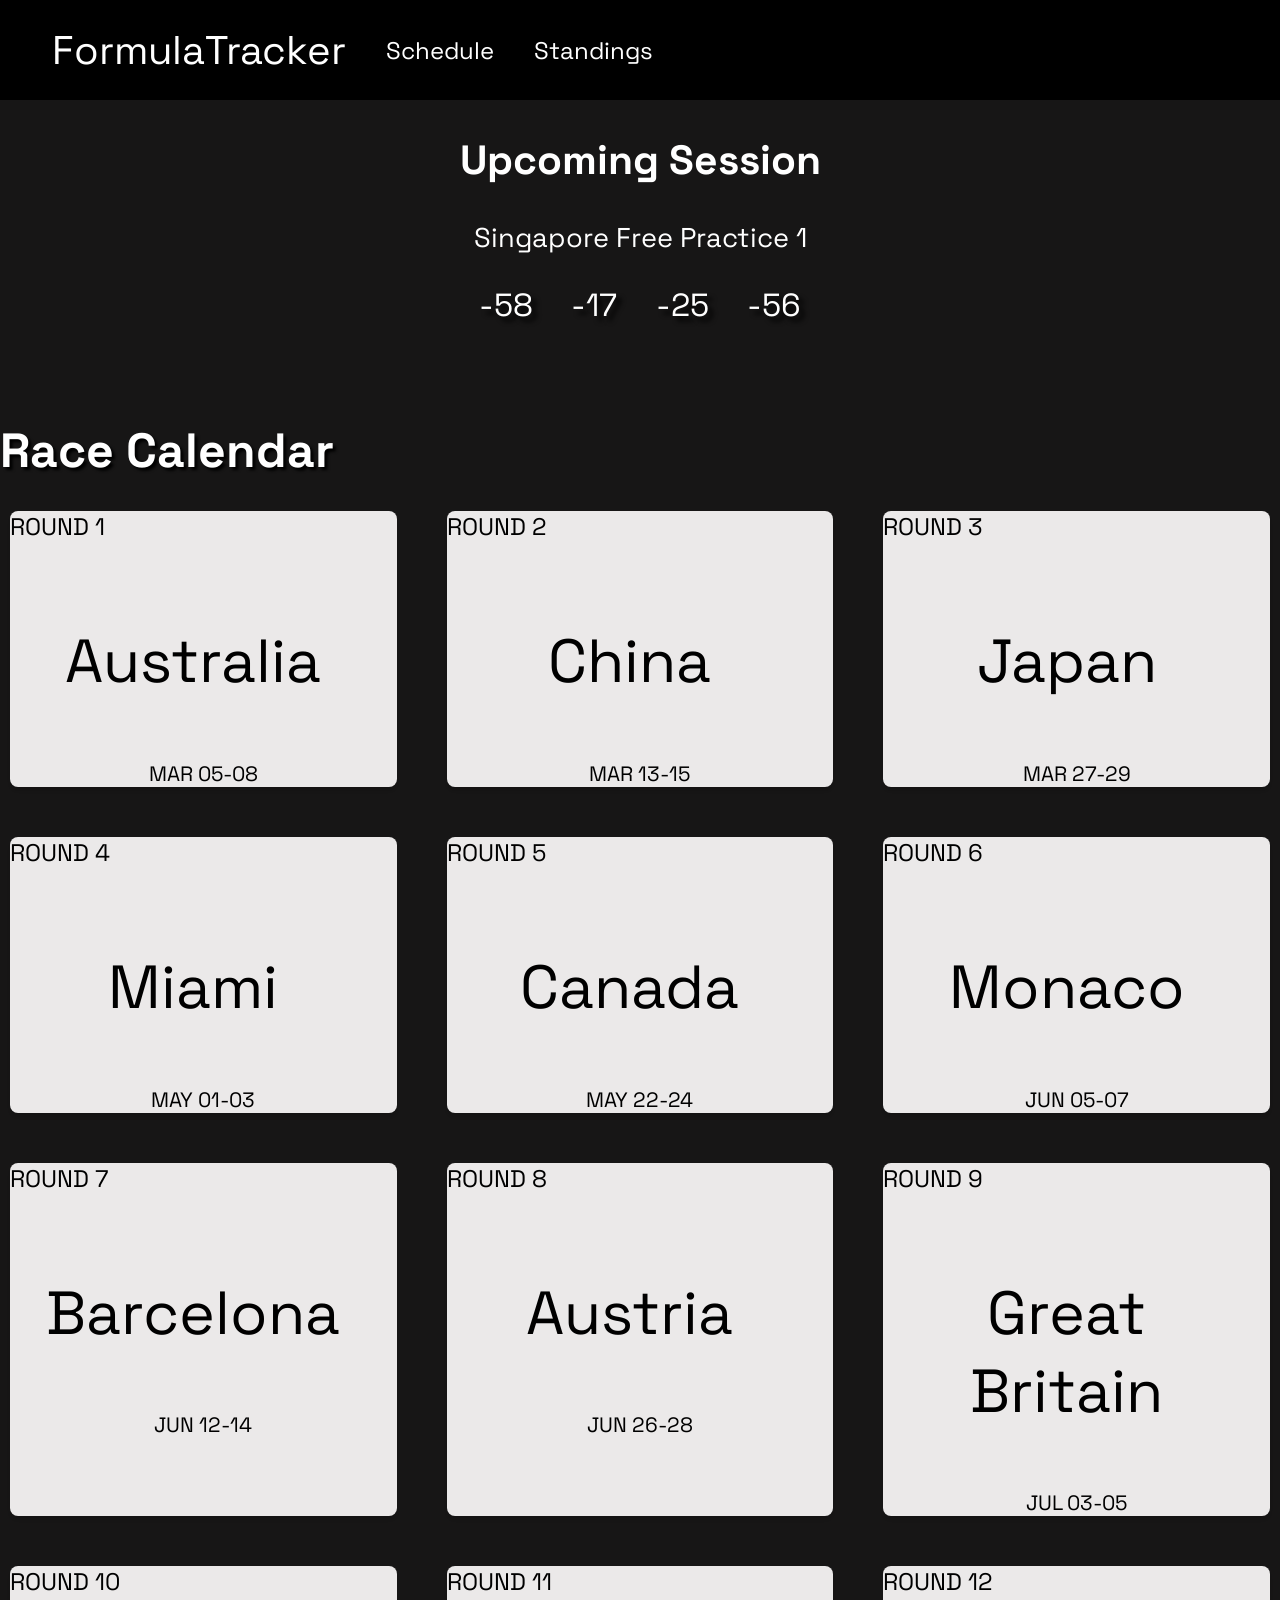
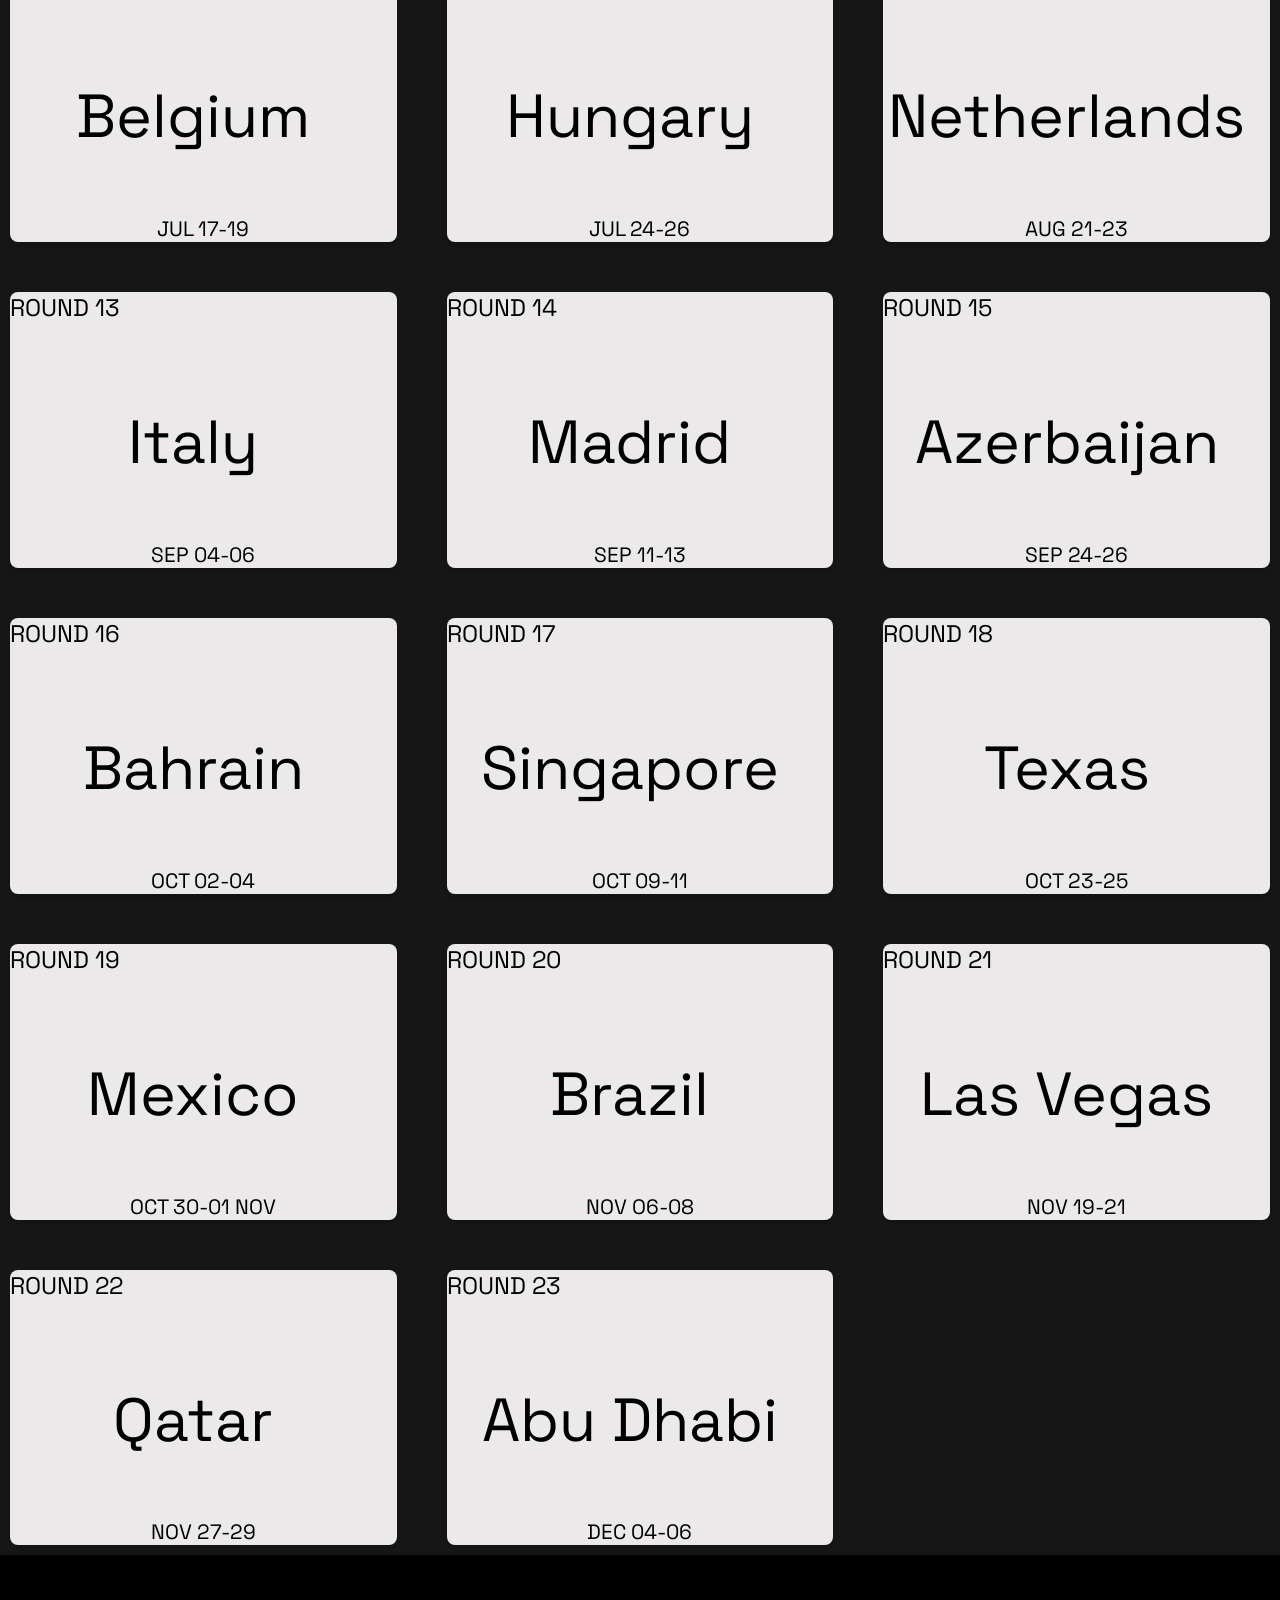
==== schedule/index.html @ 97226236 "Responsiveness and schedule fix Fixed all the races on the schedule also made it more responsive for" ====
<!DOCTYPE html>
<html lang="en">
<head>
    <meta charset="UTF-8">
    <meta name="viewport" content="width=device-width, initial-scale=1.0">
    <link rel="stylesheet" href="../style.css">
    <link rel="preconnect" href="https://fonts.googleapis.com">
    <link rel="preconnect" href="https://fonts.gstatic.com" crossorigin>
    <link href="https://fonts.googleapis.com/css2?family=Space+Grotesk:wght@300..700&display=swap" rel="stylesheet">
    <title>FormulaTracker</title>
</head>
<body>
    <header class="header">
        <nav class="nav">
            <a id="logo" href="index.html">FormulaTracker</a>
        

            <a class="nav-link" href="index.html">Schedule</a>
            <a class="nav-link" href="../standings/standings.html">Standings</a>
            

            <div class="nav-spacer"></div>
        </nav>
    </header>

    <section class="upcoming-bar">
        <video autoplay muted loop id="bg-video">
            <source src="../video/bgvideo.mp4" type="video/mp4">
        </video>
        <div id="session-info">
            <h1 id="session-title">Upcoming Session</h1>
            <p id="session-name"> Singapore Free Practice 1</p>
            <div class="clock" id="clock1">
                <div data-value="days"> </div>
                <div data-value="hours"> </div>
                <div data-value="minutes"> </div>
                <div data-value="seconds"> </div>
            </div>
        </div>
    </section>

    <main>
        <section id="calendar" class="calendar">
            <h2>Race Calendar</h2>
            <div id="calendar-container" class="calendar-container">
                <div class="card-content">
                    <span class="round">ROUND 1</span>
                    <p class="location">Australia </p>
                    <span class="race-date">MAR 05-08</span>
                </div>
                <div class="card-content">
                    <span class="round">ROUND 2</span>
                    <p class="location"> China </p>
                    <span class="race-date">MAR 13-15</span>
                </div>
                <div class="card-content">
                    <span class="round">ROUND 3</span>
                    <p class="location"> Japan </p>
                    <span class="race-date">MAR 27-29</span>
                </div>
                <div class="card-content">
                    <span class="round">ROUND 4</span>
                    <p class="location"> Miami </p>
                    <span class="race-date">MAY 01-03</span>
                </div>
                <div class="card-content">
                    <span class="round">ROUND 5</span>
                    <p class="location"> Canada </p>
                    <span class="race-date">MAY 22-24</span>
                </div>
                <div class="card-content">
                    <span class="round">ROUND 6</span>
                    <p class="location"> Monaco </p>
                    <span class="race-date">JUN 05-07</span>
                </div>
                <div class="card-content">
                    <span class="round">ROUND 7</span>
                    <p class="location"> Barcelona </p>
                    <span class="race-date">JUN 12-14</span>
                </div>
                <div class="card-content">
                    <span class="round">ROUND 8</span>
                    <p class="location"> Austria </p>
                    <span class="race-date">JUN 26-28</span>
                </div>
                <div class="card-content">
                    <span class="round">ROUND 9</span>
                    <p class="location"> Great Britain </p>
                    <span class="race-date">JUL 03-05</span>
                </div>
                <div class="card-content">
                    <span class="round">ROUND 10</span>
                    <p class="location"> Belgium </p>
                    <span class="race-date">JUL 17-19</span>
                </div>
                <div class="card-content">
                    <span class="round">ROUND 11</span>
                    <p class="location"> Hungary </p>
                    <span class="race-date">JUL 24-26</span>
                </div>
                <div class="card-content">
                    <span class="round">ROUND 12</span>
                    <p class="location"> Netherlands </p>
                    <span class="race-date">AUG 21-23</span>
                </div>
                <div class="card-content">
                    <span class="round">ROUND 13</span>
                    <p class="location"> Italy </p>
                    <span class="race-date">SEP 04-06</span>
                </div>
                <div class="card-content">
                    <span class="round">ROUND 14</span>
                    <p class="location"> Madrid </p>
                    <span class="race-date">SEP 11-13</span>
                </div>
                <div class="card-content">
                    <span class="round">ROUND 15</span>
                    <p class="location"> Azerbaijan </p>
                    <span class="race-date">SEP 24-26</span>
                </div>
                <div class="card-content">
                    <span class="round">ROUND 16</span>
                    <p class="location"> Bahrain </p>
                    <span class="race-date">OCT 02-04</span>
                </div>
                <div class="card-content">
                    <span class="round">ROUND 17</span>
                    <p class="location"> Singapore </p>
                    <span class="race-date">OCT 09-11</span>
                </div>
                <div class="card-content">
                    <span class="round">ROUND 18</span>
                    <p class="location"> Texas </p>
                    <span class="race-date">OCT 23-25</span>
                </div>
                 <div class="card-content">
                    <span class="round">ROUND 19</span>
                    <p class="location"> Mexico </p>
                    <span class="race-date">OCT 30-01 NOV</span>
                </div>
                 <div class="card-content">
                    <span class="round">ROUND 20</span>
                    <p class="location"> Brazil </p>
                    <span class="race-date">NOV O6-08</span>
                </div>
                 <div class="card-content">
                    <span class="round">ROUND 21</span>
                    <p class="location"> Las Vegas </p>
                    <span class="race-date">NOV 19-21</span>
                </div>
                 <div class="card-content">
                    <span class="round">ROUND 22</span>
                    <p class="location"> Qatar </p>
                    <span class="race-date">NOV 27-29</span>
                </div>
                 <div class="card-content">
                    <span class="round">ROUND 23</span>
                    <p class="location"> Abu Dhabi </p>
                    <span class="race-date">DEC 04-06</span>
                </div>
            </div>
        </section>
    </main>

     <footer>  
       <div class="footer-bar">



       </div>
    
    </footer>


    <script src="../script/countdown.js"> </script>
    <script src="../script/script.js"> </script>
    <script src="../script/calendar.js"> </script>
</body>
</html>
---- style.css ----
* {
    box-sizing: border-box;
    font-family: 'Space Grotesk', sans-serif;
    text-decoration: none;
    
}

body{
    margin: 0;
    padding: 0;
    background: #0e0d0df5;
    width: 100%;
    overflow-x: hidden;
   

}

span{
    display: block;
    font-size: 1rem;
}


.header{
    display: flex;
    background: #000000;
    height: 100px;
    padding: 20px;
    text-align: center;
}

.nav{
    display: flex;
    height: 100%;
    align-items: center;
    justify-content: flex-start;
    gap: 40px;
    padding: 0 32px;
}

#logo{
   color: white;
   display: flex;
  justify-content: space-between;
   text-shadow: 5px 5px 5px #000000;
   font-size: 2.5rem;
}

.nav-link{
    color: white;
    text-shadow: 5px 5px 5px #000000;
    font-size: 1.5rem;
}

.upcoming-bar{
    position: relative;
    height: 300px;
    min-height: 0px;

    display: flex;
    align-items: center;
    flex-direction: column;
    text-align: center;

    margin: 0px;
    padding:0%;

    font-size: 1.7rem;

  

    overflow: hidden;
}

#bg-video{
    position: absolute;
    top: 0;
    left: 0;

    width: 100%;
    height: 85%;

    object-fit: cover;
    z-index: -1;
}

#session-title{
    color: white;
}

#session-name{
   color: white;
}

.clock{
    display: flex;
   text-align: center;
   font-size: 2rem;
    margin-top: 30px;
   justify-content: space-around;
   flex-direction: row;
   

   color: white;
    text-shadow: 5px 5px 5px #000000;
}

#calendar-container{
    display: grid;
    grid-template-columns: repeat(3, 1fr);
    padding: 10px;
    

    grid-gap: 50px;
   

}

.card-content {
    display: flex;
    flex-direction: column;
    box-shadow: 0 4px 3px rgba(0, 0, 0, 0.1);
    border-radius: 8px; 
    width: 100%;
    height: 100%;
    background: #ebe9e9;
}
    
.round{
    font-size: 1.5rem;
}


.race-date{
    text-align: center;
    position: relative;
    font-size: 1.3rem;
  
}

.location{
    text-align: center;
    margin-top: 80px;
    margin-right: 20px;
    font-size: 3.8rem;
    overflow: auto;
}

h1{
    color: white;
}

h2{
    margin: 20px 0;
    font-size: 3rem;
    color: white;
    text-align: start;
    text-shadow: 3px 3px 3px #000000;
}

.footer-bar{
    margin: 0;
    background: black;
    height: 10vh;
    padding: 20px;

}

@media (max-width: 900px) {
    #calendar-container {
        grid-template-columns: repeat(auto-fit);
    }
}

@media (max-width: 300px) {
    #calendar-container {
        grid-template-columns: 1fr;
    }

    .header{
        min-height: 100px;
        height: 100px;
        padding: 15px;
    }

    .nav{
        gap: 15px;
    }

    .nav-link{
        font-size: 2rem;
    }
       
    #logo{
        font-size: 2.5rem;
    }  
    
    .location{
        font-size: 2rem;
    }

    .upcoming-bar{
        width: 100%;
        min-height: 300px;
        height: 300px;
    }

    .footer-bar {
        min-height: 100px;
        height: 100px;
    }

    span{
        font-size: 24px;
    }

    h2{
        font-size: 2rem;
        margin: 20px 0;
    }
    

}
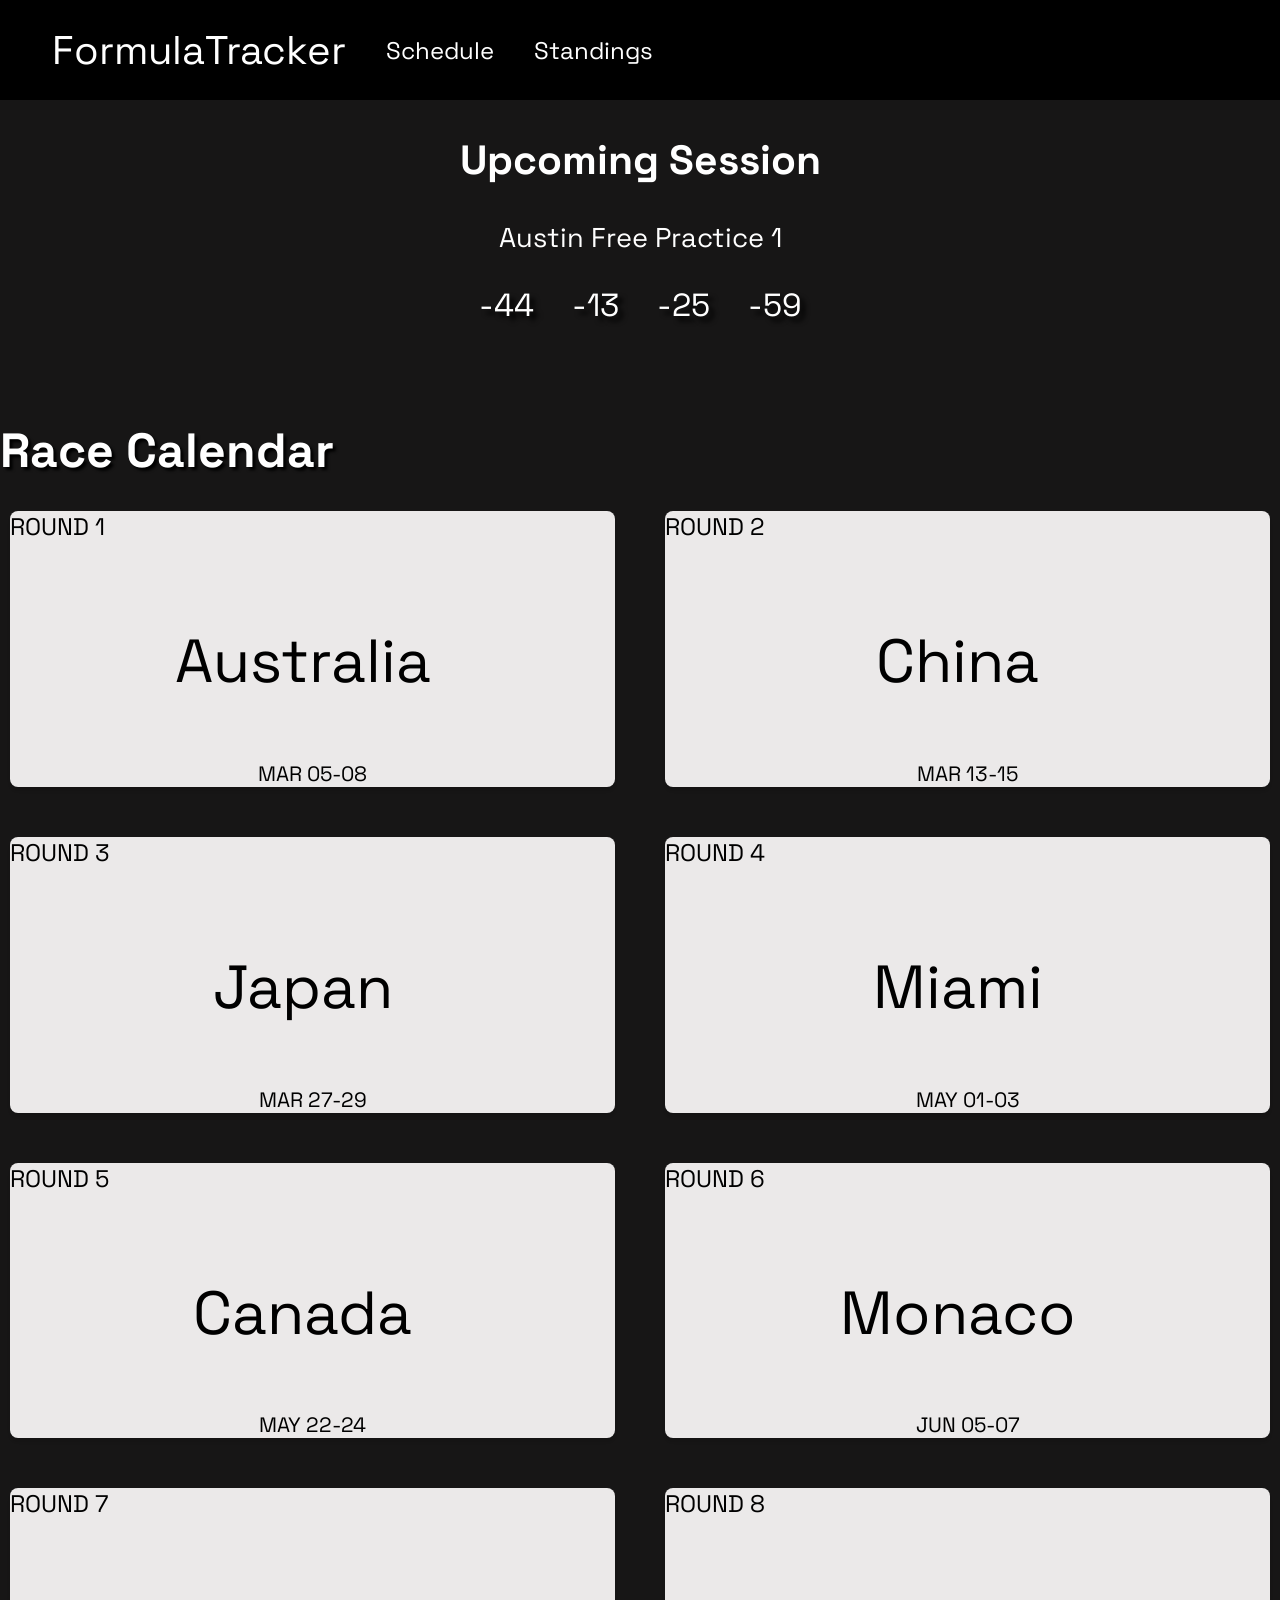
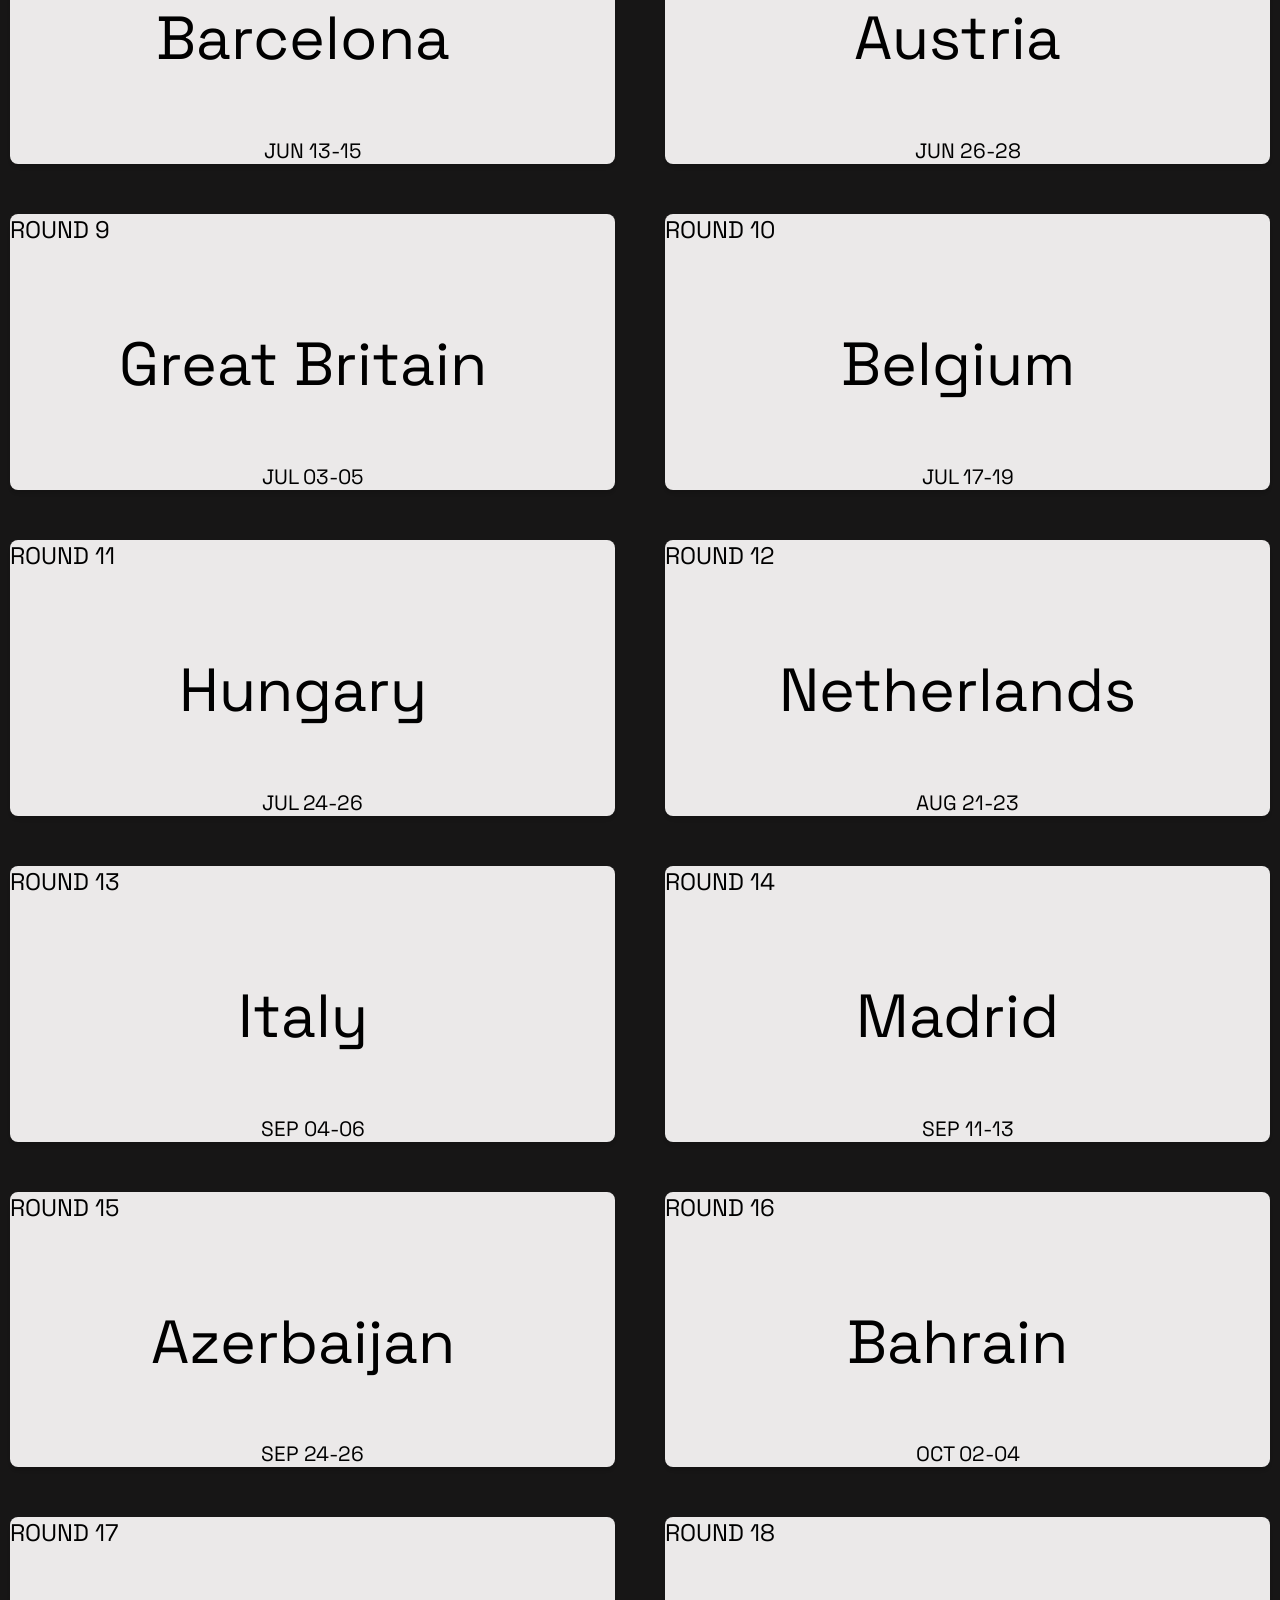
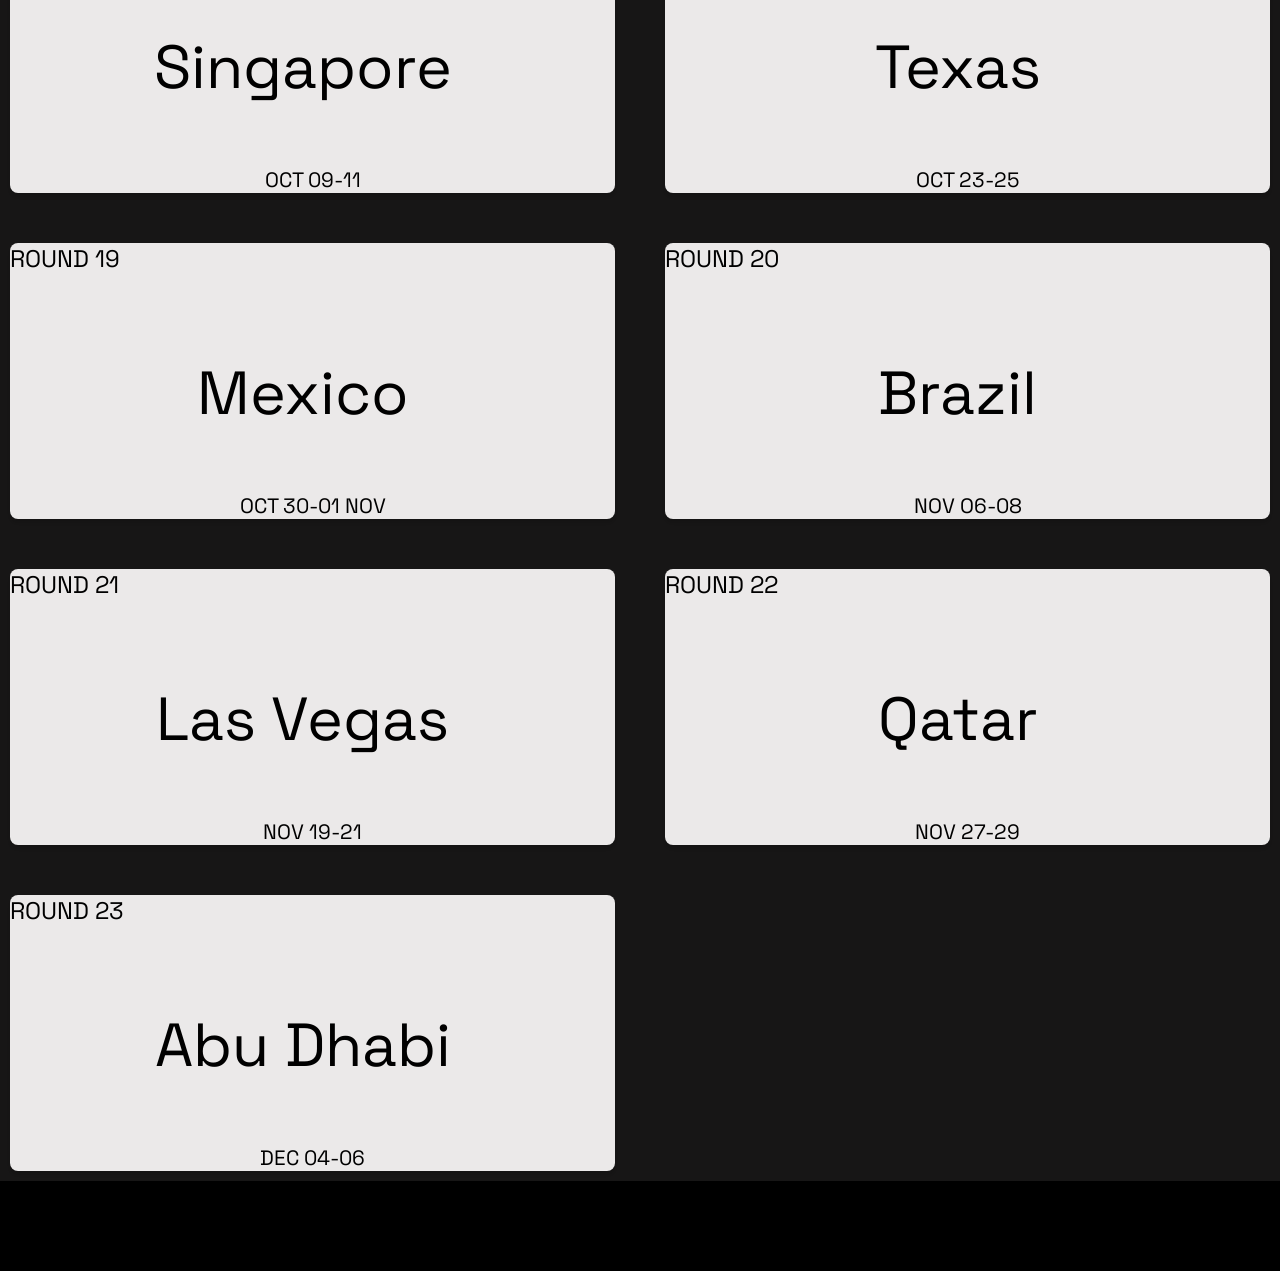
==== commit bf4cfdde: "Small changes Updated the countdown and the session, also fixed the calendar for more displays" ====
--- a/schedule/index.html
+++ b/schedule/index.html
@@ -29,7 +29,7 @@
         </video>
         <div id="session-info">
             <h1 id="session-title">Upcoming Session</h1>
-            <p id="session-name"> Singapore Free Practice 1</p>
+            <p id="session-name"> Austin Free Practice 1</p>
             <div class="clock" id="clock1">
                 <div data-value="days"> </div>
                 <div data-value="hours"> </div>
@@ -76,17 +76,17 @@
                 <div class="card-content">
                     <span class="round">ROUND 7</span>
                     <p class="location"> Barcelona </p>
-                    <span class="race-date">JUN 12-14</span>
-                </div>
-                <div class="card-content">
+                    <span class="race-date">JUN 13-15</span>
+                </div><div class="card-content">
                     <span class="round">ROUND 8</span>
                     <p class="location"> Austria </p>
                     <span class="race-date">JUN 26-28</span>
                 </div>
                 <div class="card-content">
                     <span class="round">ROUND 9</span>
-                    <p class="location"> Great Britain </p>
+                    <p class="location">Great Britain </p>
                     <span class="race-date">JUL 03-05</span>
+                    <div class="result">   </div>
                 </div>
                 <div class="card-content">
                     <span class="round">ROUND 10</span>
--- a/style.css
+++ b/style.css
@@ -18,6 +18,7 @@
 span{
     display: block;
     font-size: 1rem;
+    
 }
 
 
@@ -110,7 +111,7 @@
     grid-template-columns: repeat(3, 1fr);
     padding: 10px;
     
-
+    height: 100%;
     grid-gap: 50px;
    
 
@@ -133,8 +134,9 @@
 
 .race-date{
     text-align: center;
-    position: relative;
+    position:relative;
     font-size: 1.3rem;
+    
   
 }
 
@@ -166,6 +168,13 @@
 
 }
 
+@media (max-width: 1300px){
+    #calendar-container{
+         grid-template-columns:repeat(2, 1fr);
+    }
+   
+}
+
 @media (max-width: 900px) {
     #calendar-container {
         grid-template-columns: repeat(auto-fit);
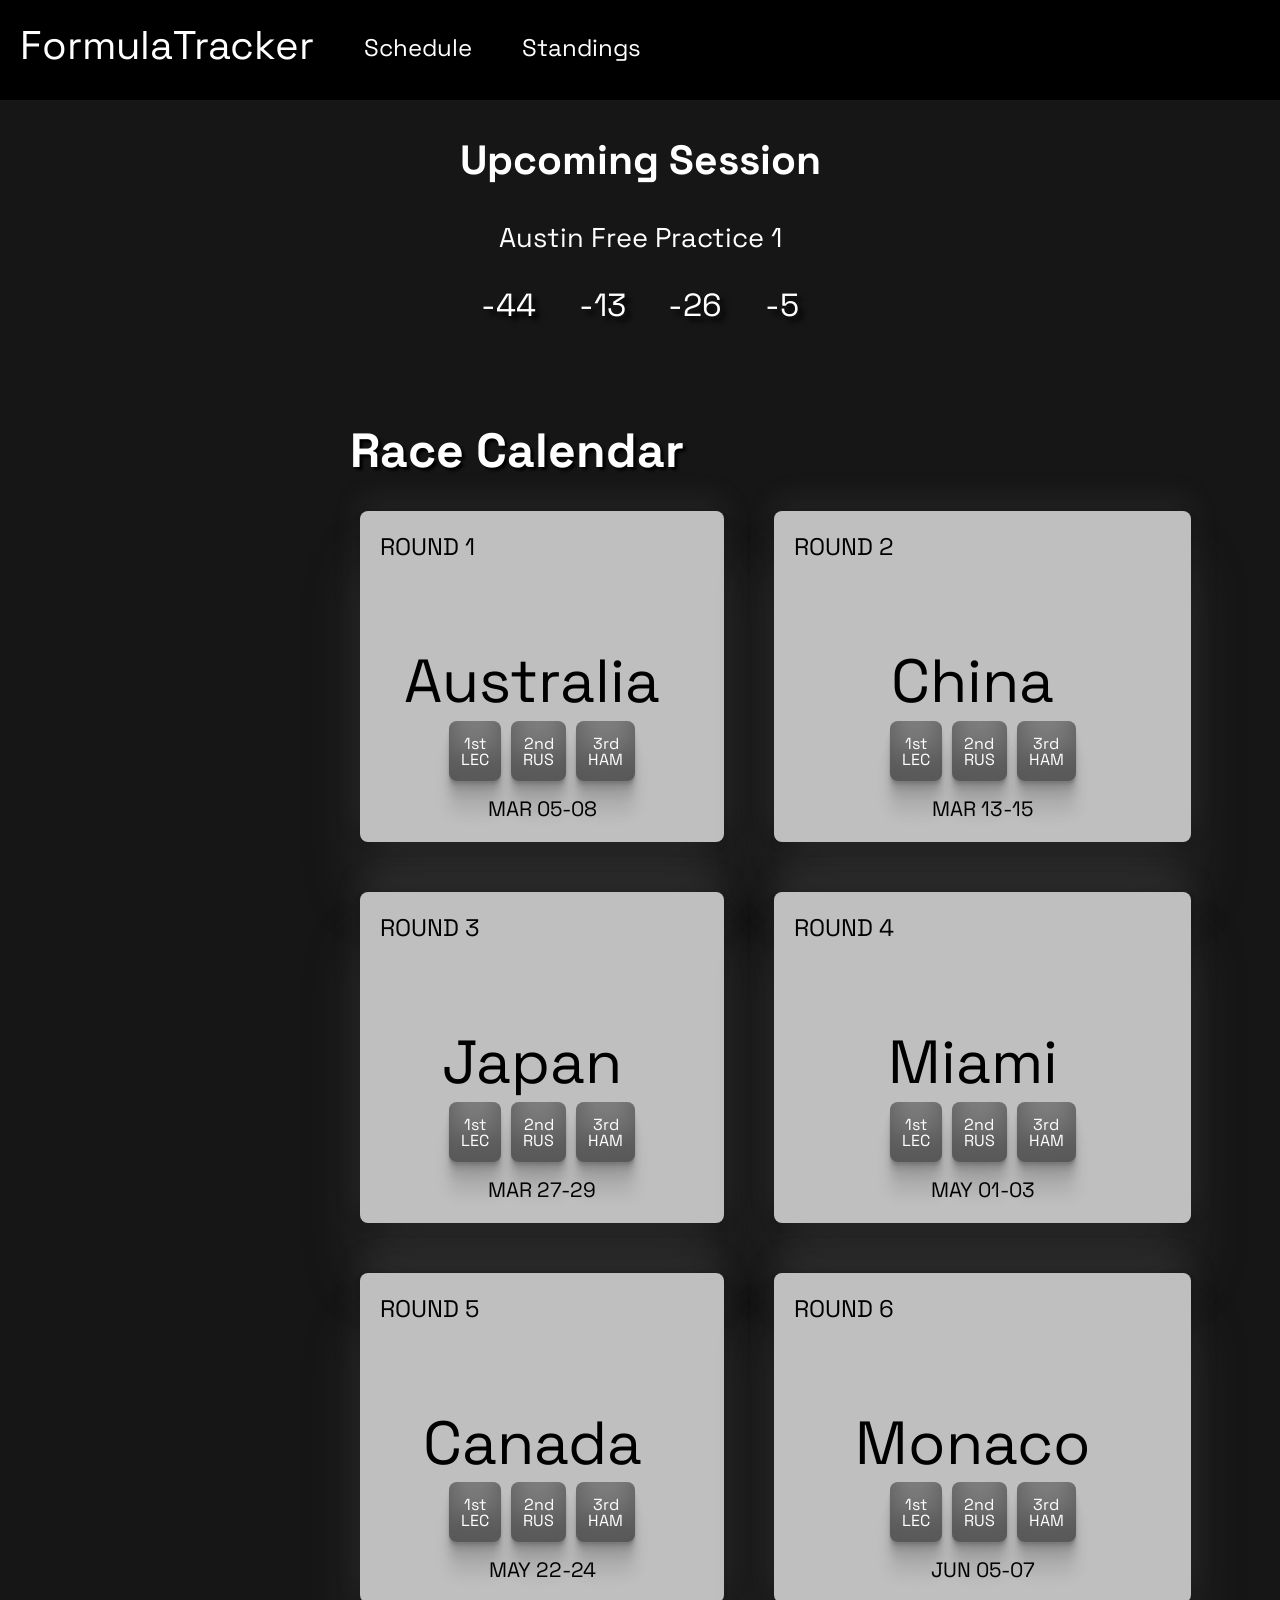
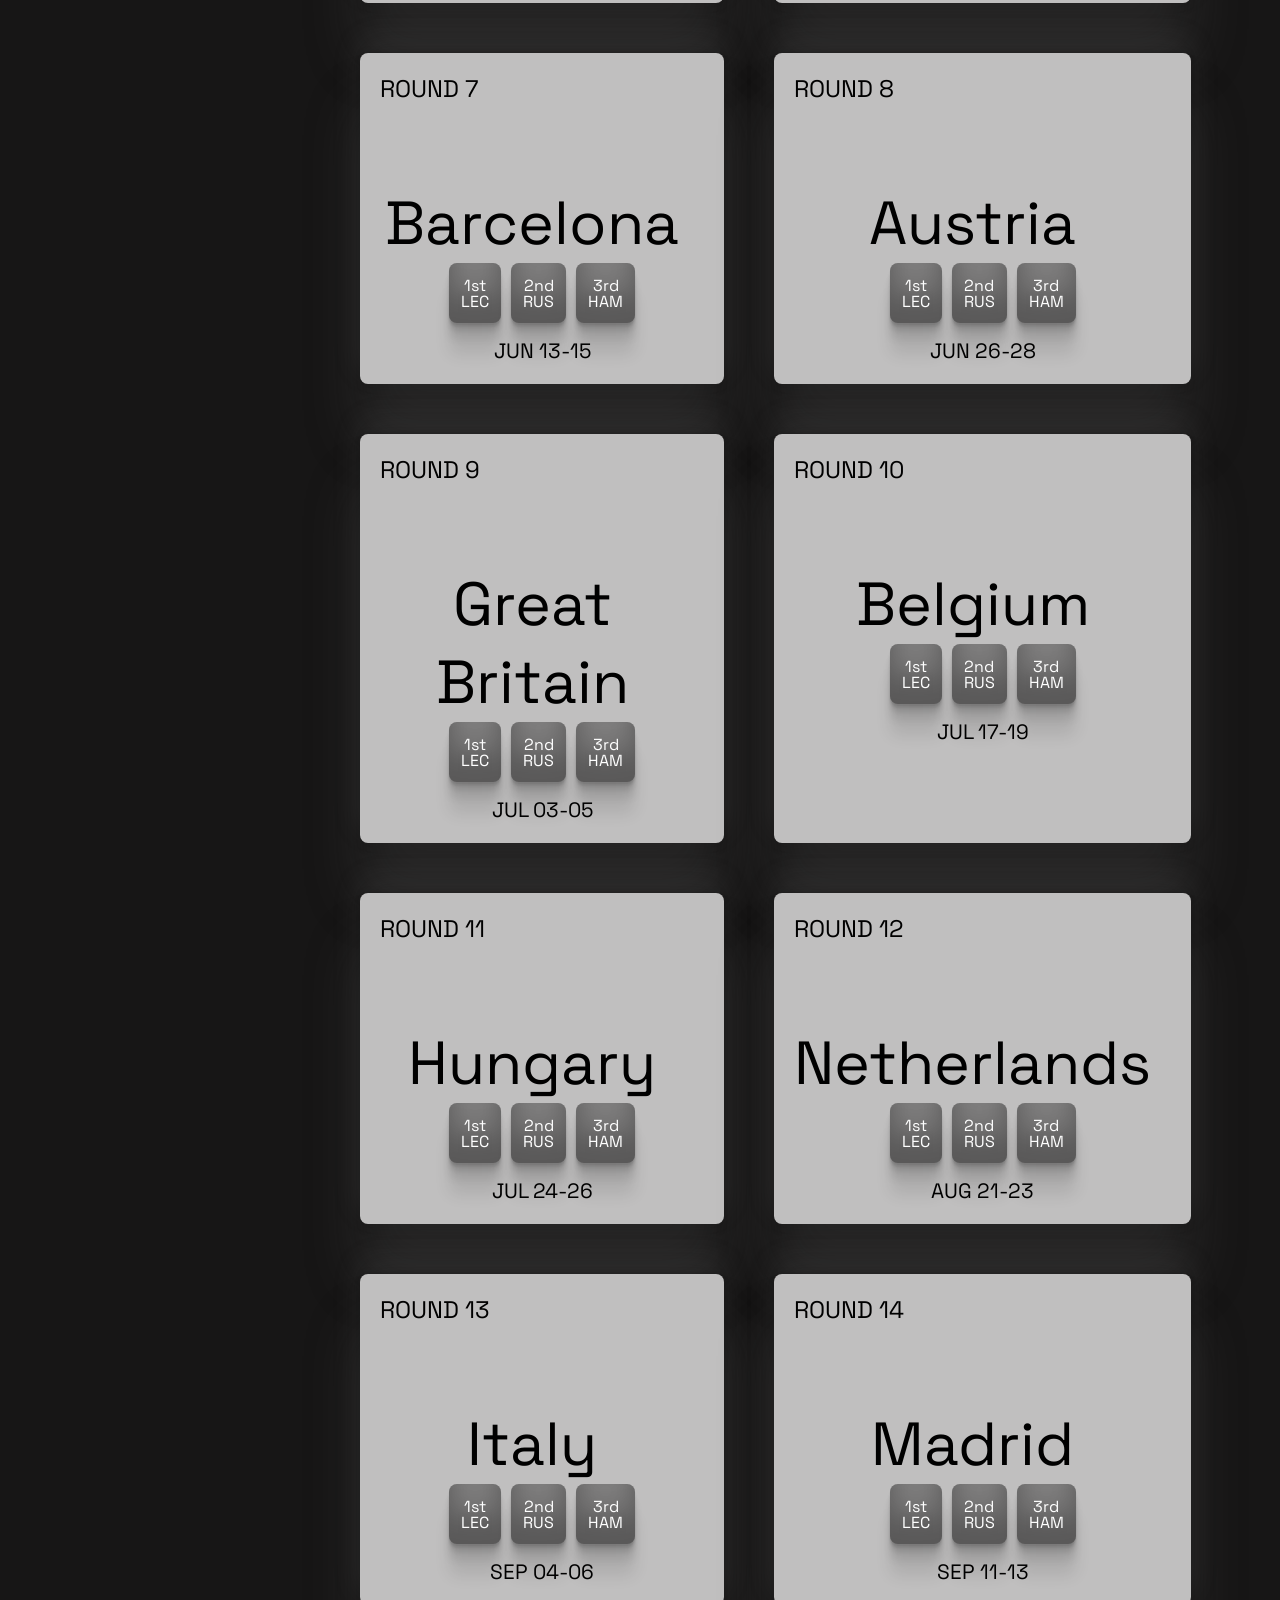
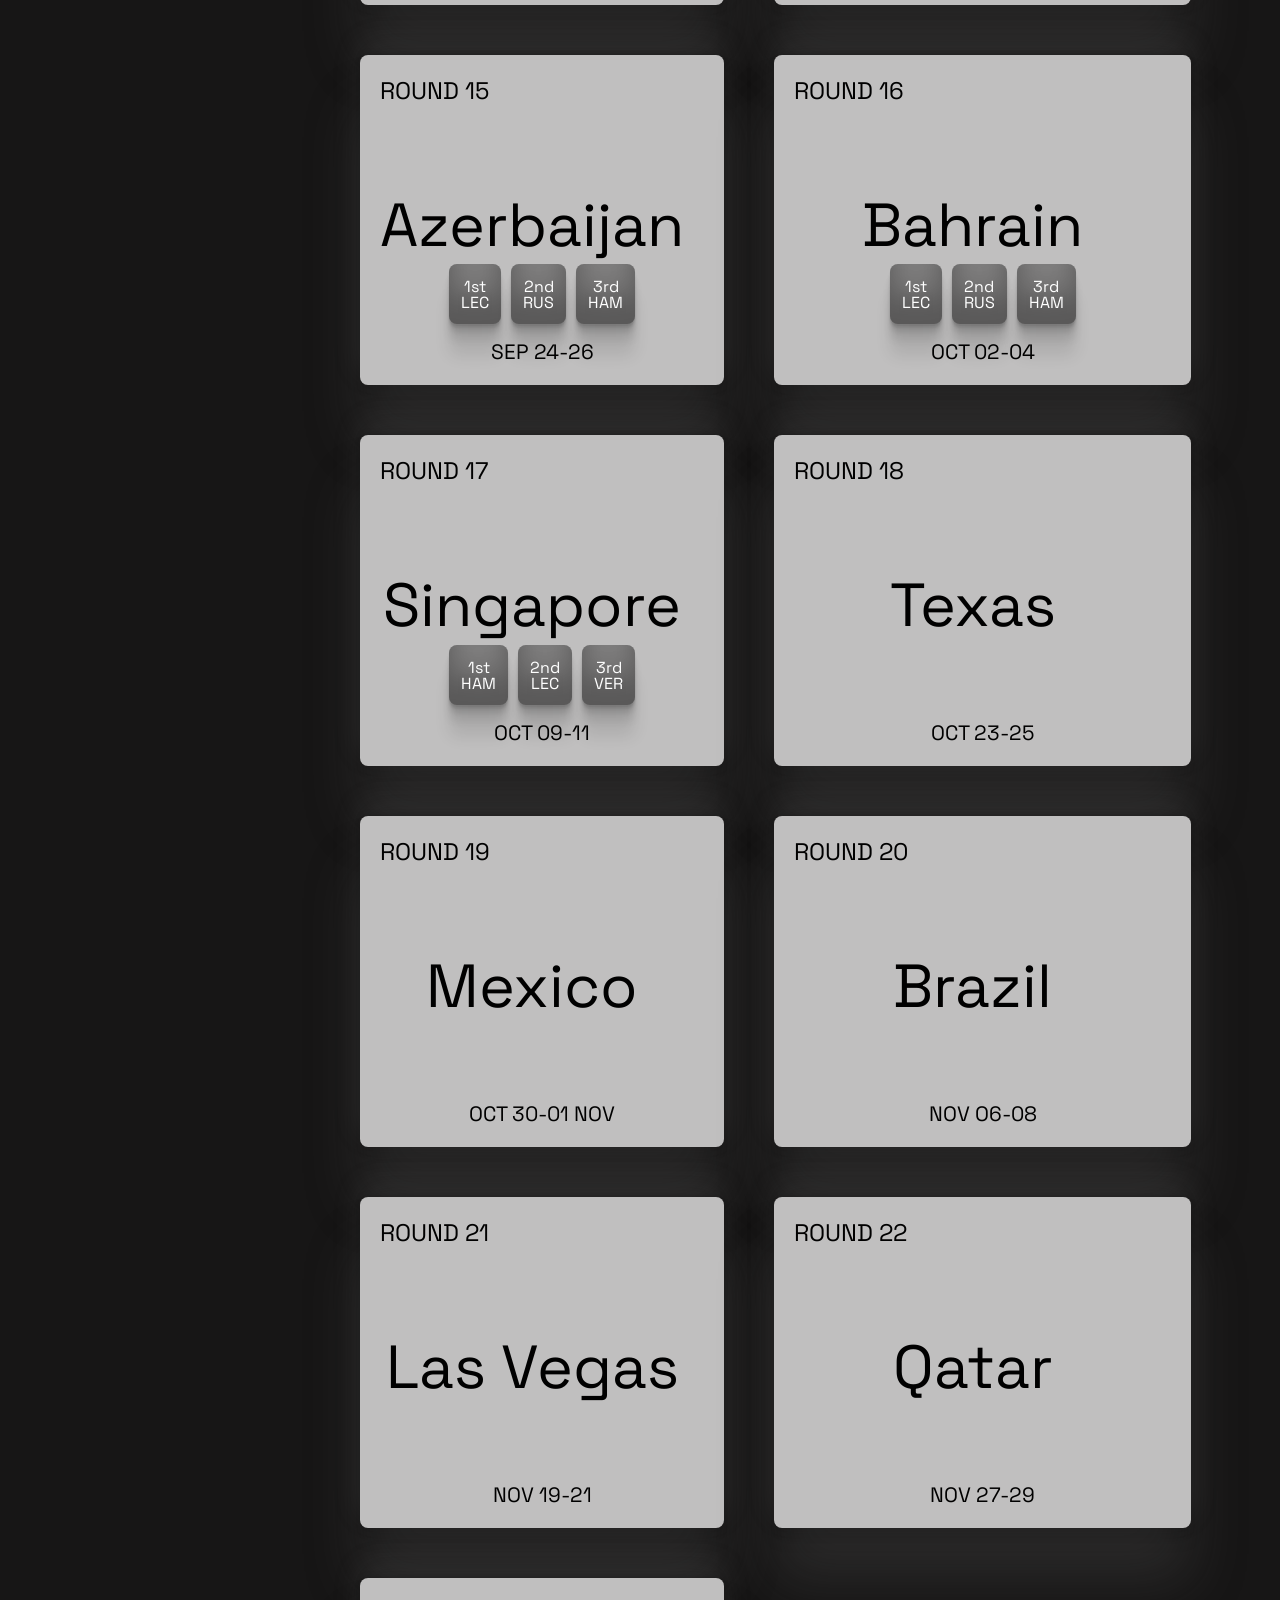
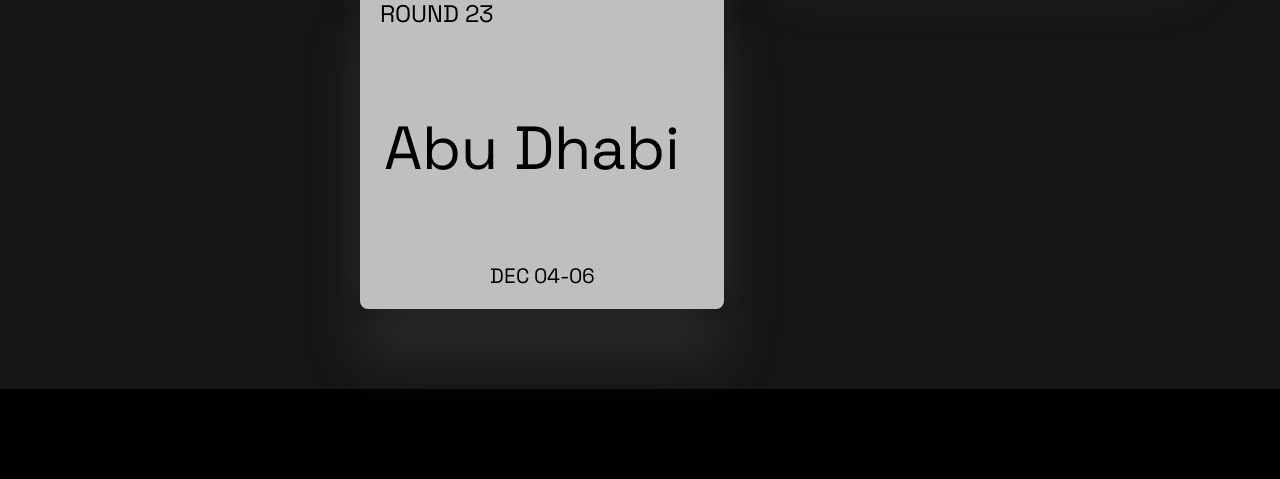
==== commit f4a81442: "Added standings menu Reworked main schedule page and added a new standings page, team standings are " ====
--- a/schedule/index.html
+++ b/schedule/index.html
@@ -10,7 +10,7 @@
     <title>FormulaTracker</title>
 </head>
 <body>
-    <header class="header">
+    <header id="header">
         <nav class="nav">
             <a id="logo" href="index.html">FormulaTracker</a>
         
@@ -18,9 +18,9 @@
             <a class="nav-link" href="index.html">Schedule</a>
             <a class="nav-link" href="../standings/standings.html">Standings</a>
             
-
-            <div class="nav-spacer"></div>
         </nav>
+
+        <div class="nav-spacer"></div>
     </header>
 
     <section class="upcoming-bar">
@@ -46,116 +46,372 @@
                 <div class="card-content">
                     <span class="round">ROUND 1</span>
                     <p class="location">Australia </p>
+                    <div class="podium">
+                         <div class="driver">  
+                            <span>1st</span>
+                            <p>LEC</p>
+                    </div>
+                    <div class="driver">  
+                            <span>2nd</span>
+                            <p>RUS</p>
+                    </div>
+                    <div class="driver">  
+                            <span>3rd</span>
+                            <p>HAM</p>
+                        </div>    
+                    </div>
                     <span class="race-date">MAR 05-08</span>
+                    <div class="race-details" hidden >hello</div>
                 </div>
                 <div class="card-content">
                     <span class="round">ROUND 2</span>
                     <p class="location"> China </p>
+                    <div class="podium">
+                        <div class="driver">  
+                            <span>1st</span>
+                            <p>LEC</p>
+                        </div>
+                    <div class="driver">  
+                            <span>2nd</span>
+                            <p>RUS</p>
+                        </div>
+                    <div class="driver">  
+                            <span>3rd</span>
+                            <p>HAM</p>
+                        </div>    
+                    </div>
                     <span class="race-date">MAR 13-15</span>
                 </div>
                 <div class="card-content">
                     <span class="round">ROUND 3</span>
                     <p class="location"> Japan </p>
+                    <div class="podium">
+                        <div class="driver">  
+                            <span>1st</span>
+                            <p>LEC</p>
+                        </div>
+                    <div class="driver">  
+                            <span>2nd</span>
+                            <p>RUS</p>
+                        </div>
+                    <div class="driver">  
+                            <span>3rd</span>
+                            <p>HAM</p>
+                        </div>    
+                    </div>
                     <span class="race-date">MAR 27-29</span>
                 </div>
                 <div class="card-content">
                     <span class="round">ROUND 4</span>
                     <p class="location"> Miami </p>
+                    <div class="podium">
+                          <div class="driver">  
+                            <span>1st</span>
+                            <p>LEC</p>
+                        </div>
+                    <div class="driver">  
+                            <span>2nd</span>
+                            <p>RUS</p>
+                        </div>
+                    <div class="driver">  
+                            <span>3rd</span>
+                            <p>HAM</p>
+                        </div>    
+                    </div>
                     <span class="race-date">MAY 01-03</span>
                 </div>
                 <div class="card-content">
                     <span class="round">ROUND 5</span>
                     <p class="location"> Canada </p>
+                    <div class="podium">
+                         <div class="driver">  
+                            <span>1st</span>
+                            <p>LEC</p>
+                        </div>
+                    <div class="driver">  
+                            <span>2nd</span>
+                            <p>RUS</p>
+                        </div>
+                    <div class="driver">  
+                            <span>3rd</span>
+                            <p>HAM</p>
+                        </div>    
+                    </div>
                     <span class="race-date">MAY 22-24</span>
                 </div>
                 <div class="card-content">
                     <span class="round">ROUND 6</span>
                     <p class="location"> Monaco </p>
+                    <div class="podium">
+                         <div class="driver">  
+                            <span>1st</span>
+                            <p>LEC</p>
+                        </div>
+                    <div class="driver">  
+                            <span>2nd</span>
+                            <p>RUS</p>
+                        </div>
+                    <div class="driver">  
+                            <span>3rd</span>
+                            <p>HAM</p>
+                        </div>    
+                    </div>
                     <span class="race-date">JUN 05-07</span>
                 </div>
                 <div class="card-content">
                     <span class="round">ROUND 7</span>
                     <p class="location"> Barcelona </p>
+                    <div class="podium">
+                          <div class="driver">  
+                            <span>1st</span>
+                            <p>LEC</p>
+                        </div>
+                    <div class="driver">  
+                            <span>2nd</span>
+                            <p>RUS</p>
+                        </div>
+                    <div class="driver">  
+                            <span>3rd</span>
+                            <p>HAM</p>
+                        </div>    
+                    </div>
                     <span class="race-date">JUN 13-15</span>
                 </div><div class="card-content">
                     <span class="round">ROUND 8</span>
                     <p class="location"> Austria </p>
+                    <div class="podium">
+                           <div class="driver">  
+                            <span>1st</span>
+                            <p>LEC</p>
+                        </div>
+                    <div class="driver">  
+                            <span>2nd</span>
+                            <p>RUS</p>
+                        </div>
+                    <div class="driver">  
+                            <span>3rd</span>
+                            <p>HAM</p>
+                        </div>    
+                    </div>
                     <span class="race-date">JUN 26-28</span>
                 </div>
                 <div class="card-content">
                     <span class="round">ROUND 9</span>
                     <p class="location">Great Britain </p>
+                     <div class="podium">
+                        <div class="driver">  
+                            <span>1st</span>
+                            <p>LEC</p>
+                        </div>
+                    <div class="driver">  
+                            <span>2nd</span>
+                            <p>RUS</p>
+                        </div>
+                    <div class="driver">  
+                            <span>3rd</span>
+                            <p>HAM</p>
+                        </div>    
+                    </div>
                     <span class="race-date">JUL 03-05</span>
-                    <div class="result">   </div>
                 </div>
                 <div class="card-content">
                     <span class="round">ROUND 10</span>
                     <p class="location"> Belgium </p>
+                    <div class="podium">
+                          <div class="driver">  
+                            <span>1st</span>
+                            <p>LEC</p>
+                        </div>
+                    <div class="driver">  
+                            <span>2nd</span>
+                            <p>RUS</p>
+                        </div>
+                    <div class="driver">  
+                            <span>3rd</span>
+                            <p>HAM</p>
+                        </div>    
+                    </div>
                     <span class="race-date">JUL 17-19</span>
                 </div>
                 <div class="card-content">
                     <span class="round">ROUND 11</span>
                     <p class="location"> Hungary </p>
+                    <div class="podium">
+                         <div class="driver">  
+                            <span>1st</span>
+                            <p>LEC</p>
+                        </div>
+                    <div class="driver">  
+                            <span>2nd</span>
+                            <p>RUS</p>
+                        </div>
+                    <div class="driver">  
+                            <span>3rd</span>
+                            <p>HAM</p>
+                        </div>    
+                    </div>
                     <span class="race-date">JUL 24-26</span>
                 </div>
                 <div class="card-content">
                     <span class="round">ROUND 12</span>
                     <p class="location"> Netherlands </p>
+                    <div class="podium">
+                       <div class="driver">  
+                            <span>1st</span>
+                            <p>LEC</p>
+                        </div>
+                    <div class="driver">  
+                            <span>2nd</span>
+                            <p>RUS</p>
+                        </div>
+                    <div class="driver">  
+                            <span>3rd</span>
+                            <p>HAM</p>
+                        </div>    
+                    </div>
                     <span class="race-date">AUG 21-23</span>
                 </div>
                 <div class="card-content">
                     <span class="round">ROUND 13</span>
                     <p class="location"> Italy </p>
+                    <div class="podium">
+                          <div class="driver">  
+                            <span>1st</span>
+                            <p>LEC</p>
+                        </div>
+                    <div class="driver">  
+                            <span>2nd</span>
+                            <p>RUS</p>
+                        </div>
+                    <div class="driver">  
+                            <span>3rd</span>
+                            <p>HAM</p>
+                        </div>    
+                    </div>
                     <span class="race-date">SEP 04-06</span>
                 </div>
                 <div class="card-content">
                     <span class="round">ROUND 14</span>
                     <p class="location"> Madrid </p>
+                    <div class="podium">
+                           <div class="driver">  
+                            <span>1st</span>
+                            <p>LEC</p>
+                        </div>
+                    <div class="driver">  
+                            <span>2nd</span>
+                            <p>RUS</p>
+                        </div>
+                    <div class="driver">  
+                            <span>3rd</span>
+                            <p>HAM</p>
+                        </div>    
+                    </div>
                     <span class="race-date">SEP 11-13</span>
                 </div>
                 <div class="card-content">
                     <span class="round">ROUND 15</span>
                     <p class="location"> Azerbaijan </p>
+                    <div class="podium">
+                          <div class="driver">  
+                            <span>1st</span>
+                            <p>LEC</p>
+                        </div>
+                    <div class="driver">  
+                            <span>2nd</span>
+                            <p>RUS</p>
+                        </div>
+                    <div class="driver">  
+                            <span>3rd</span>
+                            <p>HAM</p>
+                        </div>    
+                    </div>
                     <span class="race-date">SEP 24-26</span>
                 </div>
                 <div class="card-content">
                     <span class="round">ROUND 16</span>
                     <p class="location"> Bahrain </p>
+                    <div class="podium">
+                          <div class="driver">  
+                            <span>1st</span>
+                            <p>LEC</p>
+                        </div>
+                    <div class="driver">  
+                            <span>2nd</span>
+                            <p>RUS</p>
+                        </div>
+                    <div class="driver">  
+                            <span>3rd</span>
+                            <p>HAM</p>
+                        </div>    
+                    </div>
                     <span class="race-date">OCT 02-04</span>
                 </div>
                 <div class="card-content">
                     <span class="round">ROUND 17</span>
                     <p class="location"> Singapore </p>
+                    <div class="podium">
+                          <div class="driver">  
+                            <span>1st</span>
+                            <p>HAM</p>
+                        </div>
+                    <div class="driver">  
+                            <span>2nd</span>
+                            <p>LEC</p>
+                        </div>
+                    <div class="driver">  
+                            <span>3rd</span>
+                            <p>VER</p>
+                        </div>    
+                    </div>
                     <span class="race-date">OCT 09-11</span>
                 </div>
                 <div class="card-content">
                     <span class="round">ROUND 18</span>
                     <p class="location"> Texas </p>
+                    <div class="podium">
+                        
+                    </div>
                     <span class="race-date">OCT 23-25</span>
                 </div>
                  <div class="card-content">
                     <span class="round">ROUND 19</span>
                     <p class="location"> Mexico </p>
+                    <div class="podium">
+                       
+                    </div>
                     <span class="race-date">OCT 30-01 NOV</span>
                 </div>
                  <div class="card-content">
                     <span class="round">ROUND 20</span>
                     <p class="location"> Brazil </p>
+                    <div class="podium">
+                         
+                    </div>
                     <span class="race-date">NOV O6-08</span>
                 </div>
                  <div class="card-content">
                     <span class="round">ROUND 21</span>
                     <p class="location"> Las Vegas </p>
+                    <div class="podium">
+                       
+                    </div>
                     <span class="race-date">NOV 19-21</span>
                 </div>
                  <div class="card-content">
                     <span class="round">ROUND 22</span>
                     <p class="location"> Qatar </p>
+                    <div class="podium">
+                      
+                    </div>
                     <span class="race-date">NOV 27-29</span>
                 </div>
                  <div class="card-content">
                     <span class="round">ROUND 23</span>
                     <p class="location"> Abu Dhabi </p>
+                    <div class="podium">
+                
+                    </div>
                     <span class="race-date">DEC 04-06</span>
                 </div>
             </div>
@@ -175,5 +431,6 @@
     <script src="../script/countdown.js"> </script>
     <script src="../script/script.js"> </script>
     <script src="../script/calendar.js"> </script>
+    <script src="../script/header.js"></script>
 </body>
 </html>
--- a/style.css
+++ b/style.css
@@ -3,6 +3,12 @@
     font-family: 'Space Grotesk', sans-serif;
     text-decoration: none;
     
+}
+
+main{
+    padding-left: 350px;
+    padding-right: 350px;
+    padding-bottom: 70px;
 }
 
 body{
@@ -18,16 +24,16 @@
 span{
     display: block;
     font-size: 1rem;
-    
-}
-
-
-.header{
+}
+
+
+#header{
     display: flex;
     background: #000000;
     height: 100px;
     padding: 20px;
     text-align: center;
+    gap: 50px;
 }
 
 .nav{
@@ -37,6 +43,7 @@
     justify-content: flex-start;
     gap: 40px;
     padding: 0 32px;
+    
 }
 
 #logo{
@@ -51,6 +58,7 @@
     color: white;
     text-shadow: 5px 5px 5px #000000;
     font-size: 1.5rem;
+    margin-top: 12px;
 }
 
 .upcoming-bar{
@@ -120,11 +128,17 @@
 .card-content {
     display: flex;
     flex-direction: column;
-    box-shadow: 0 4px 3px rgba(0, 0, 0, 0.1);
+    box-shadow: rgba(97, 96, 96, 0.25) 0px 54px 55px, rgba(143, 141, 141, 0.12) 0px -12px 30px, rgba(0, 0, 0, 0.12) 0px 4px 6px, rgba(0, 0, 0, 0.17) 0px 12px 13px, rgba(0, 0, 0, 0.09) 0px -3px 5px;
     border-radius: 8px; 
     width: 100%;
     height: 100%;
-    background: #ebe9e9;
+    padding: 20px;
+    background: #c0bfbf;
+}
+
+.card-content:hover{
+    transform: translateY(-4px);
+    box-shadow: rgba(0, 0, 0, 0.35) 0px -50px 36px -28px inset;
 }
     
 .round{
@@ -136,6 +150,7 @@
     text-align: center;
     position:relative;
     font-size: 1.3rem;
+    margin-top: 15px;
     
   
 }
@@ -168,6 +183,85 @@
 
 }
 
+.podium{
+    display: flex;
+    flex-direction: row;
+    justify-content: center;
+    gap: 10px;
+    height: 60px;
+    margin-top: -60px;
+    text-align: center;
+    color: white;
+}
+
+.driver{
+    background:#8d8c8c;
+    padding: 12px;
+    border-radius: 8px;
+    box-shadow: rgba(0, 0, 0, 0.17) 0px -23px 25px 0px inset, rgba(0, 0, 0, 0.15) 0px -36px 30px 0px inset, rgba(0, 0, 0, 0.1) 0px -79px 40px 0px inset, rgba(0, 0, 0, 0.06) 0px 2px 1px, rgba(0, 0, 0, 0.09) 0px 4px 2px, rgba(0, 0, 0, 0.09) 0px 8px 4px, rgba(0, 0, 0, 0.09) 0px 16px 8px, rgba(0, 0, 0, 0.09) 0px 32px 16px;
+}
+
+.driver p{
+
+    margin-top: -5px;
+}
+
+.standings h1{
+    text-align: center;
+}
+
+.driver-standings-container{
+    display: flex;
+    
+    flex-direction: column;
+    margin:  auto;
+    align-self: st;
+    
+
+    background: #c0bfbf;
+    border-radius: 10px; 
+    width: 50%;
+}
+
+.team-standings-container{
+    display: flex;
+    
+    flex-direction: column;
+    margin:  auto;
+    align-self: st;
+    
+
+    background: #c0bfbf;
+    border-radius: 10px; 
+    width: 50%;
+}
+
+.driver-row{
+    display: flex;
+    list-style-type: none;
+    box-shadow: rgba(9, 30, 66, 0.25) 0px 1px 1px, rgba(9, 30, 66, 0.13) 0px 0px 1px 1px;
+    margin: 10px;
+    margin-right: 50px;
+   
+   justify-content: space-between;
+}
+
+.driver-name{
+    text-align: start;
+     list-style-type: none;
+}
+
+.driver-row .team{
+    align-items: center;
+}
+
+.team.row{
+    
+}
+
+
+
+
 @media (max-width: 1300px){
     #calendar-container{
          grid-template-columns:repeat(2, 1fr);
@@ -186,7 +280,7 @@
         grid-template-columns: 1fr;
     }
 
-    .header{
+    #header{
         min-height: 100px;
         height: 100px;
         padding: 15px;
@@ -227,7 +321,7 @@
         font-size: 2rem;
         margin: 20px 0;
     }
-    
-
-}
-
+
+    .standings-container{}
+}
+
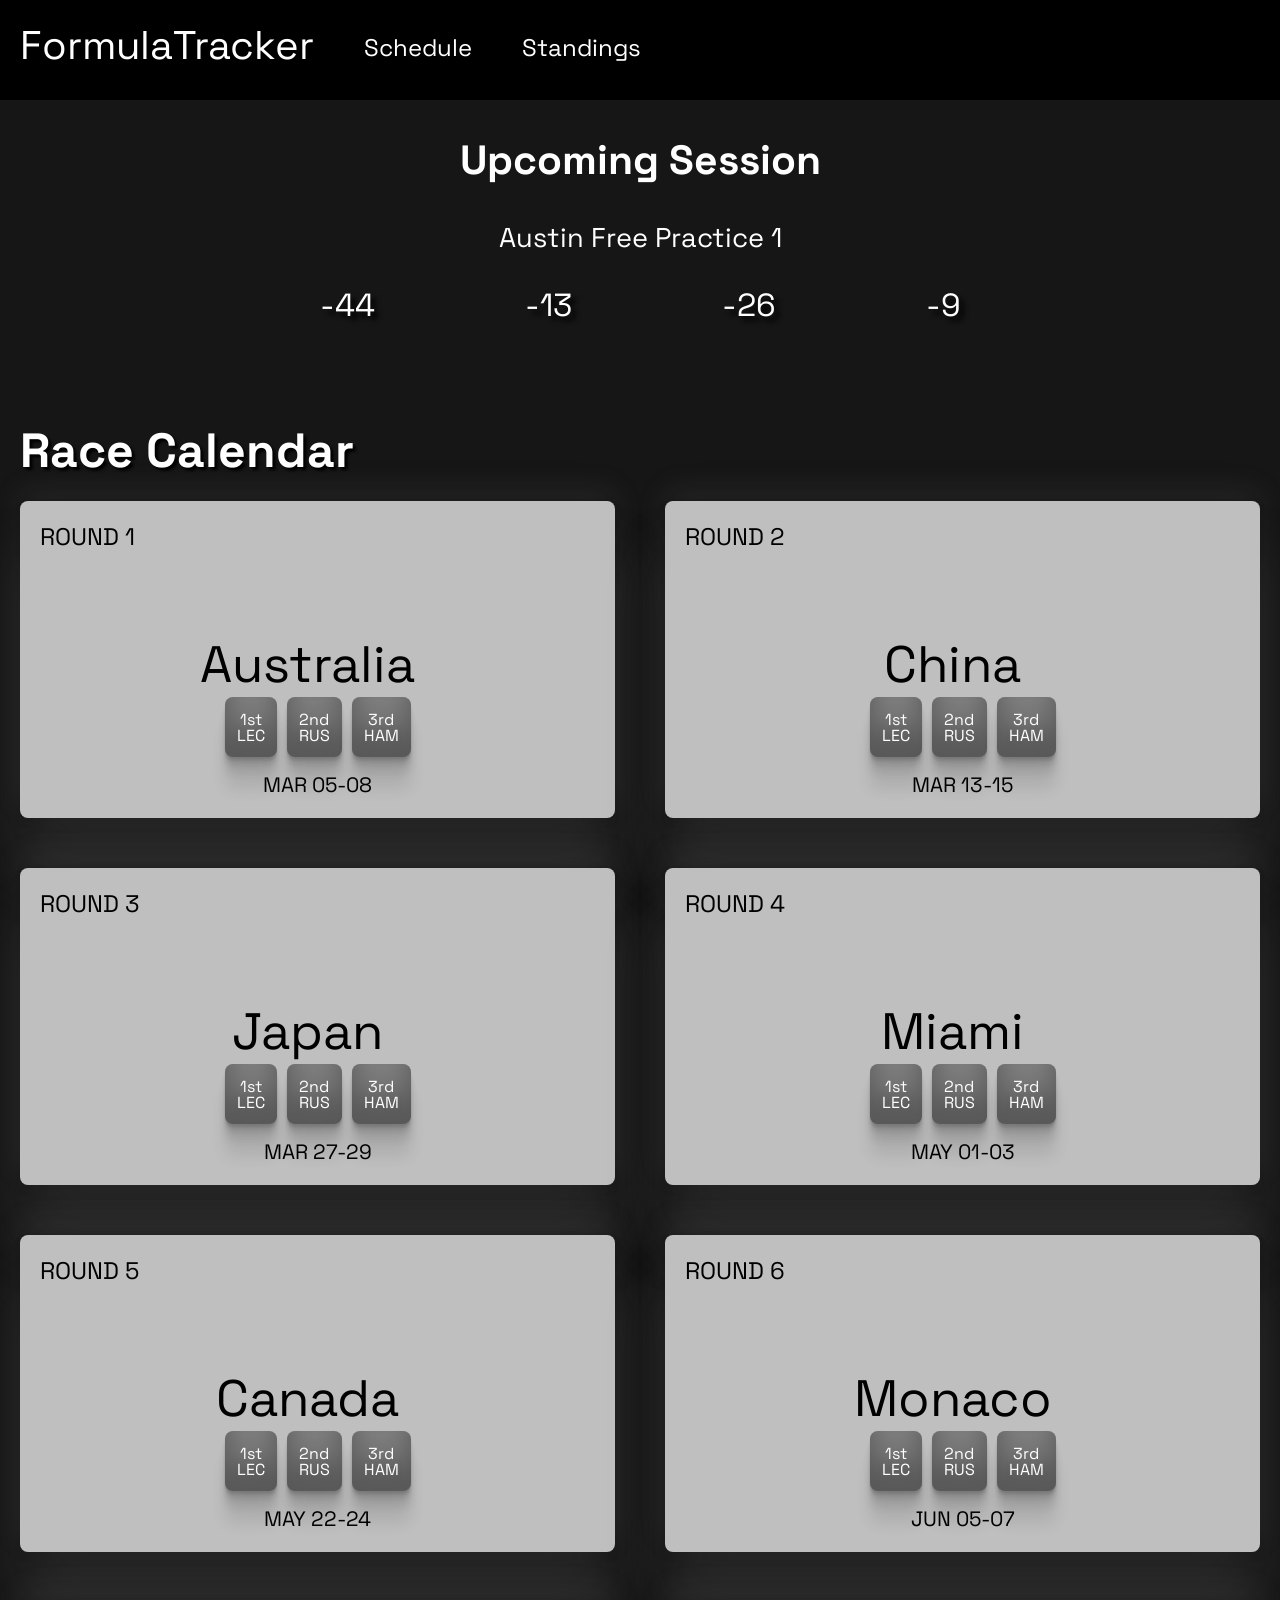
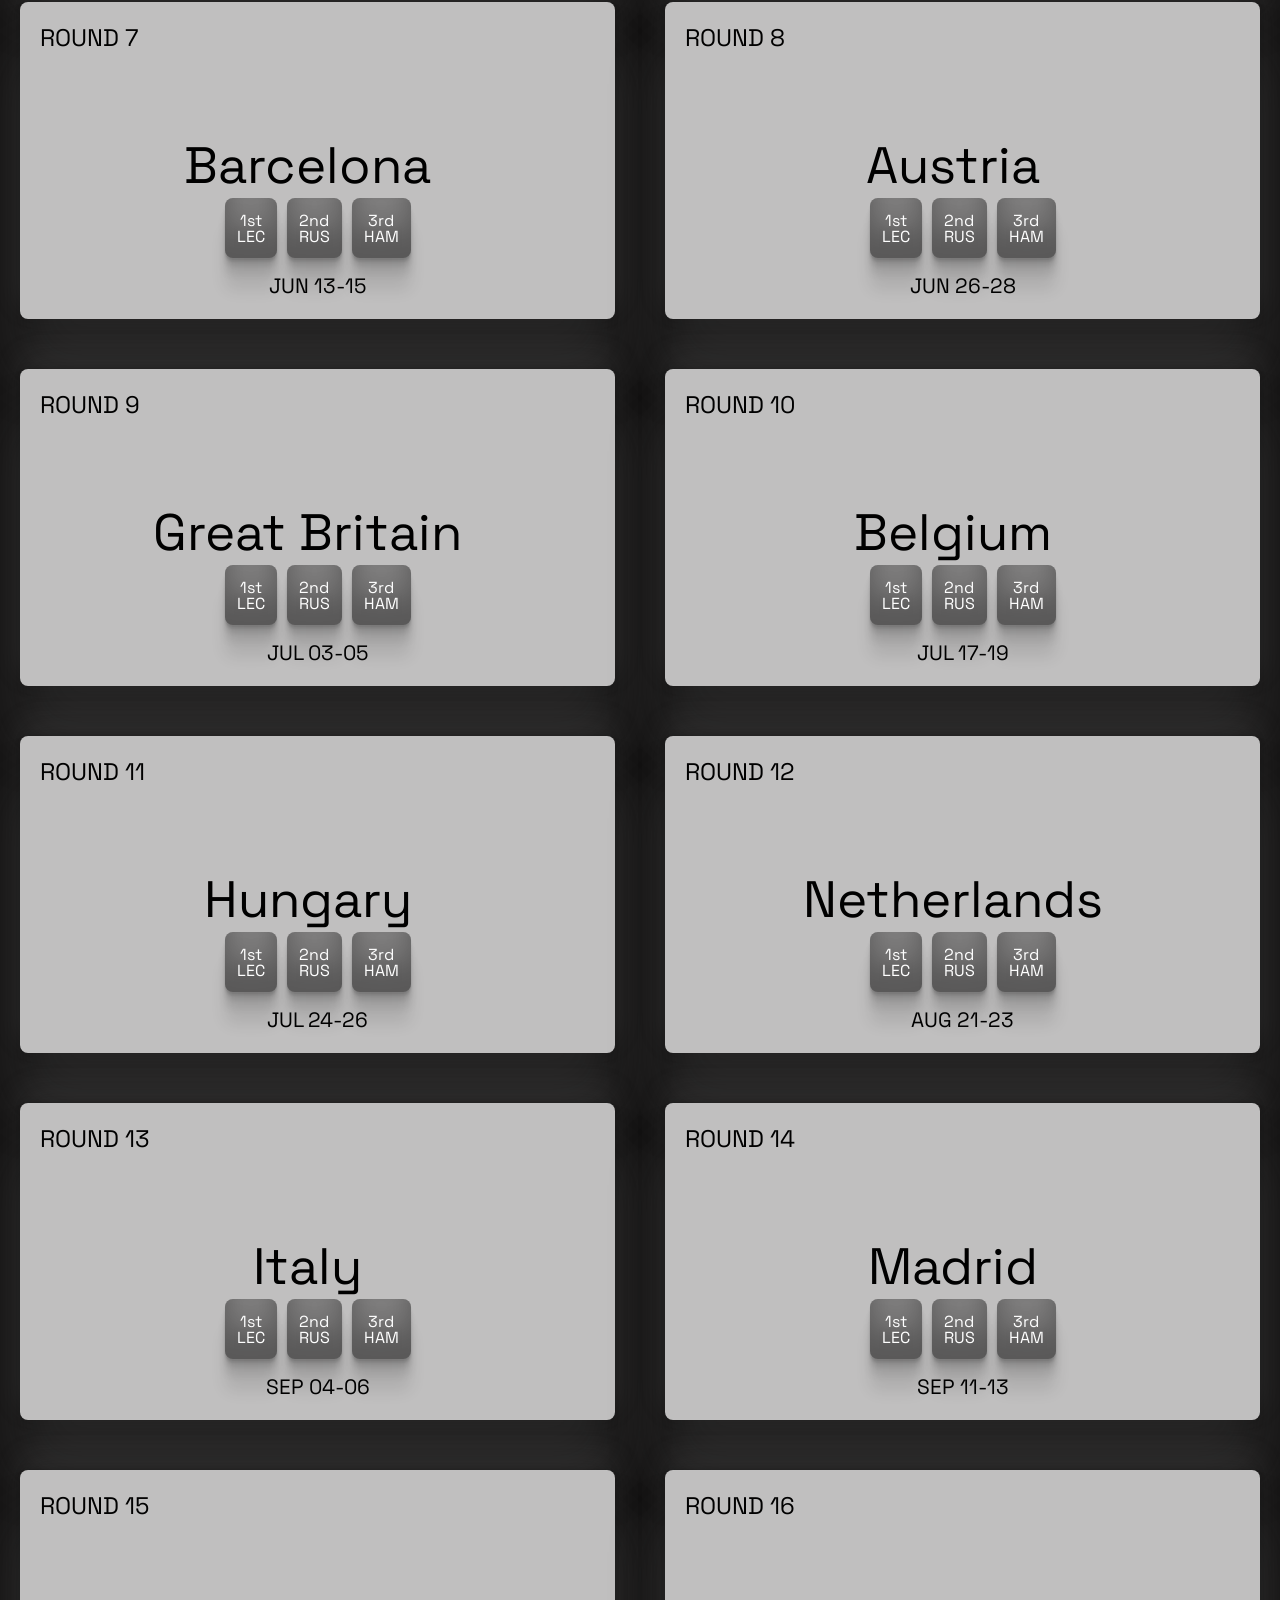
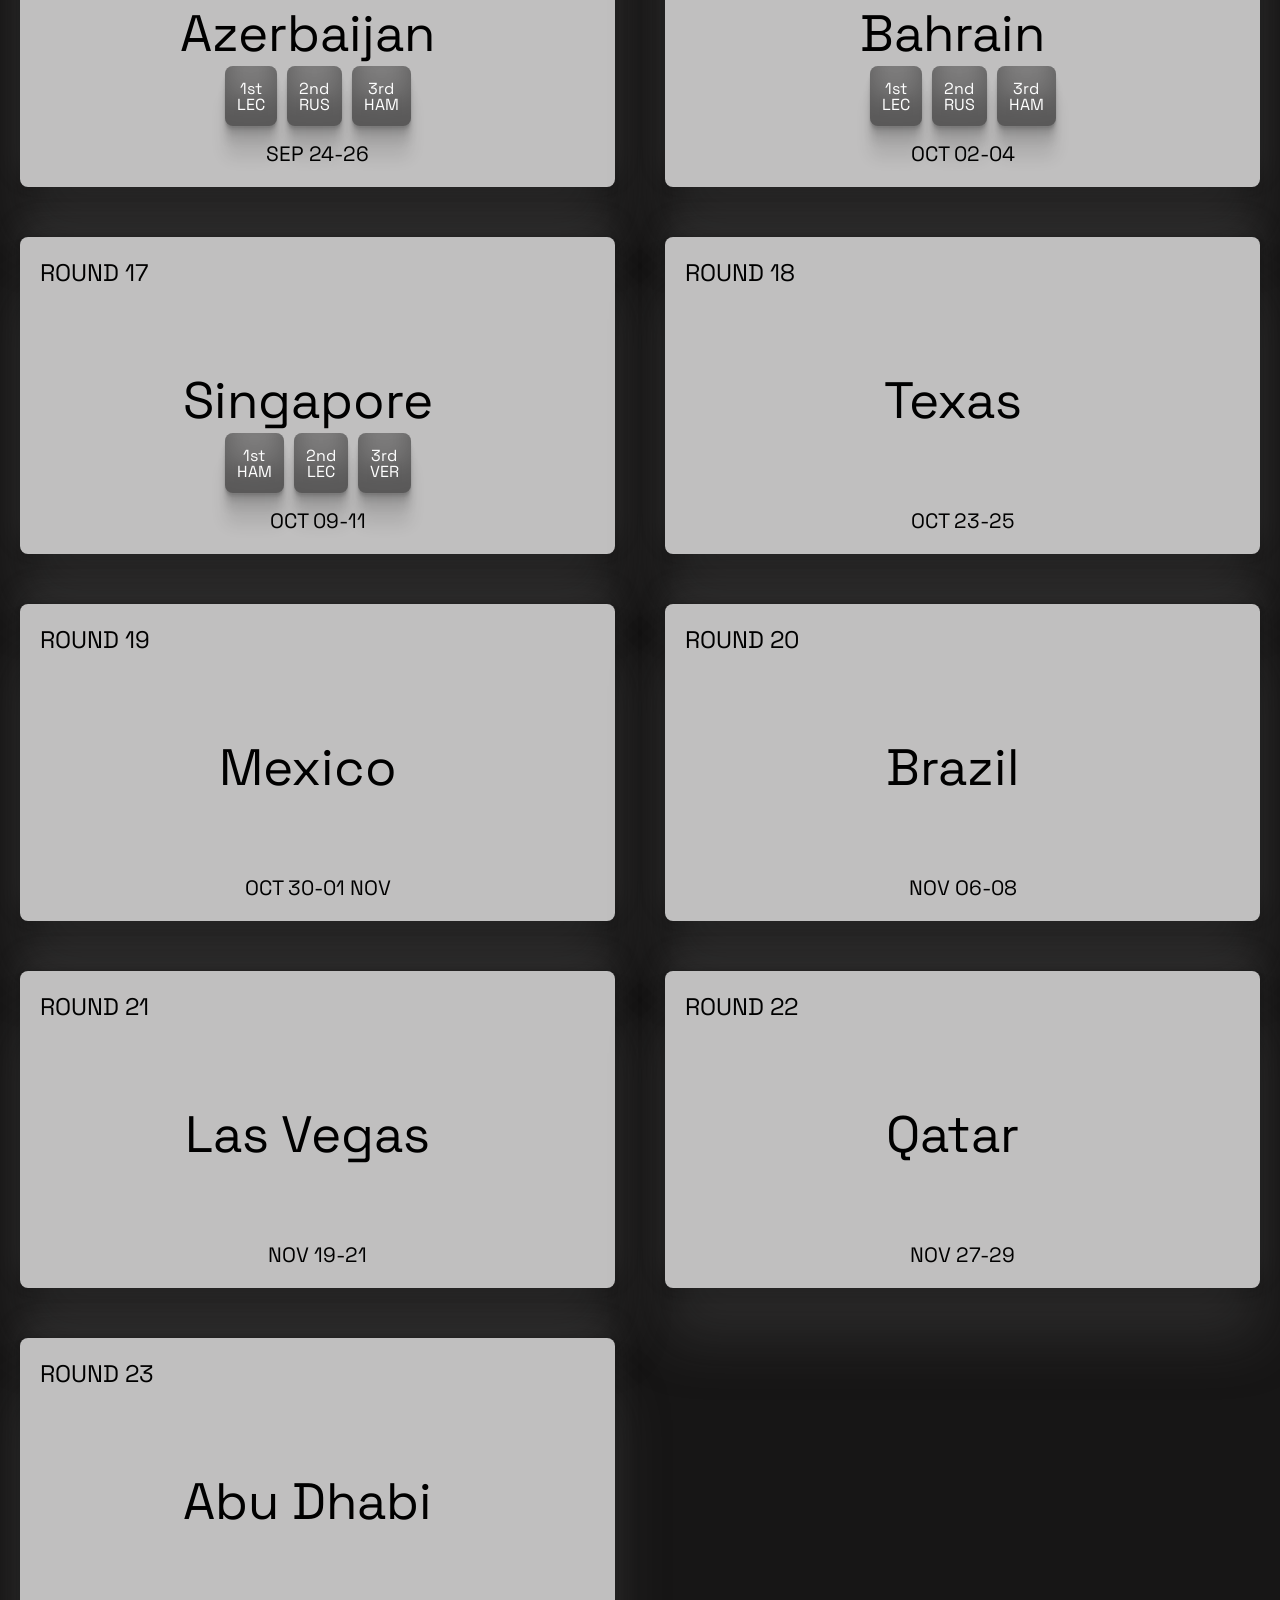
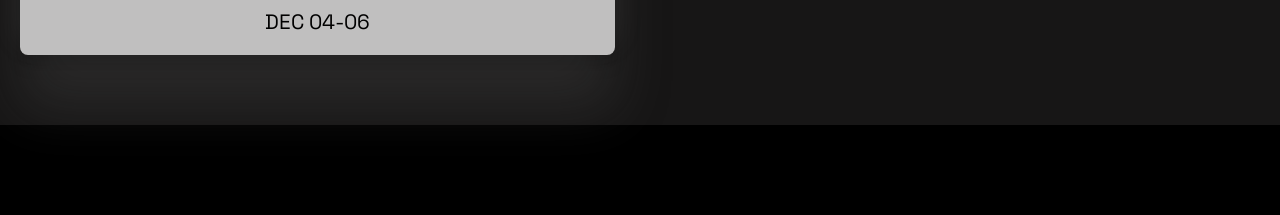
==== commit 340b4739: "working on the standings page" ====
--- a/schedule/index.html
+++ b/schedule/index.html
@@ -45,7 +45,7 @@
             <div id="calendar-container" class="calendar-container">
                 <div class="card-content">
                     <span class="round">ROUND 1</span>
-                    <p class="location">Australia </p>
+                    <p class="location">Australia</p>
                     <div class="podium">
                          <div class="driver">  
                             <span>1st</span>
--- a/style.css
+++ b/style.css
@@ -6,9 +6,10 @@
 }
 
 main{
-    padding-left: 350px;
-    padding-right: 350px;
-    padding-bottom: 70px;
+    width: 100%;
+    max-width: 1440px;
+    margin: 0 auto;
+    padding: 0 20px 70px;
 }
 
 body{
@@ -63,8 +64,9 @@
 
 .upcoming-bar{
     position: relative;
+    min-height: 0px;
+    width: 100%;
     height: 300px;
-    min-height: 0px;
 
     display: flex;
     align-items: center;
@@ -75,8 +77,6 @@
     padding:0%;
 
     font-size: 1.7rem;
-
-  
 
     overflow: hidden;
 }
@@ -97,16 +97,21 @@
     color: white;
 }
 
+#session-info{
+    width: 100%;
+    padding: 0 16px;
+}
+
 #session-name{
    color: white;
 }
 
 .clock{
     display: flex;
-   text-align: center;
    font-size: 2rem;
     margin-top: 30px;
-   justify-content: space-around;
+   justify-content: center;
+   gap: 150px;
    flex-direction: row;
    
 
@@ -117,7 +122,7 @@
 #calendar-container{
     display: grid;
     grid-template-columns: repeat(3, 1fr);
-    padding: 10px;
+    
     
     height: 100%;
     grid-gap: 50px;
@@ -130,6 +135,8 @@
     flex-direction: column;
     box-shadow: rgba(97, 96, 96, 0.25) 0px 54px 55px, rgba(143, 141, 141, 0.12) 0px -12px 30px, rgba(0, 0, 0, 0.12) 0px 4px 6px, rgba(0, 0, 0, 0.17) 0px 12px 13px, rgba(0, 0, 0, 0.09) 0px -3px 5px;
     border-radius: 8px; 
+
+    min-width: 0;
     width: 100%;
     height: 100%;
     padding: 20px;
@@ -158,8 +165,9 @@
 .location{
     text-align: center;
     margin-top: 80px;
+    margin-bottom: 0;
     margin-right: 20px;
-    font-size: 3.8rem;
+    font-size: clamp(2rem, 4vw, 3.8rem);
     overflow: auto;
 }
 
@@ -189,7 +197,6 @@
     justify-content: center;
     gap: 10px;
     height: 60px;
-    margin-top: -60px;
     text-align: center;
     color: white;
 }
@@ -215,12 +222,13 @@
     
     flex-direction: column;
     margin:  auto;
-    align-self: st;
+    justify-content: center;
     
 
     background: #c0bfbf;
     border-radius: 10px; 
-    width: 50%;
+    width: 100%;
+    height: 40%;
 }
 
 .team-standings-container{
@@ -228,12 +236,11 @@
     
     flex-direction: column;
     margin:  auto;
-    align-self: st;
     
 
     background: #c0bfbf;
     border-radius: 10px; 
-    width: 50%;
+    width: 50%;   
 }
 
 .driver-row{
@@ -255,10 +262,44 @@
     align-items: center;
 }
 
-.team.row{
-    
-}
-
+.dropdown button{
+    background: #000000;
+    color: white;
+    padding: 10px 10px;
+    cursor: pointer;
+    border-radius: 18px;
+}
+
+.dropdown button:hover{
+    background: #a09e9e54;
+}
+
+.dropdown a{
+    display: block;
+    text-decoration: none;
+}
+
+.dropdown-content{
+    display: none;
+    position: absolute;
+    border-radius: 10px;
+    background-color: darkgray;
+}
+
+.container{
+    margin: auto;
+    margin-top: -25px;
+    margin-bottom: 20px;
+    background: #000000;
+    height: 100px;
+    width: 60%;
+    border-bottom-right-radius: 20px;
+    border-bottom-left-radius: 20px;
+}
+
+.short-name{
+    display: none;
+}
 
 
 
@@ -273,17 +314,44 @@
     #calendar-container {
         grid-template-columns: repeat(auto-fit);
     }
-}
-
-@media (max-width: 300px) {
+
+    main{
+        margin:auto;
+    }
+}
+
+@media  (max-width: 650px) {
+
+    main{
+       
+    }
+
+   
+
     #calendar-container {
         grid-template-columns: 1fr;
+        padding: auto;
     }
 
     #header{
         min-height: 100px;
         height: 100px;
         padding: 15px;
+        width: 100%;
+        width: 1000px;
+    }
+
+    .driver-name{
+        display: none;
+    }
+
+    .team{
+        display: none;
+    }
+
+    .short-name{
+        display: block;
+
     }
 
     .nav{
@@ -299,18 +367,21 @@
     }  
     
     .location{
-        font-size: 2rem;
+          font-size: clamp(2rem, 4vw, 3.8rem);
     }
 
     .upcoming-bar{
         width: 100%;
         min-height: 300px;
-        height: 300px;
+        height: 100%;
+        width: 1000px;
     }
 
     .footer-bar {
-        min-height: 100px;
-        height: 100px;
+        min-height: 500px;
+        height: 100%;
+        width: 100%;
+        width: 1000px;
     }
 
     span{
@@ -325,3 +396,4 @@
     .standings-container{}
 }
 
+
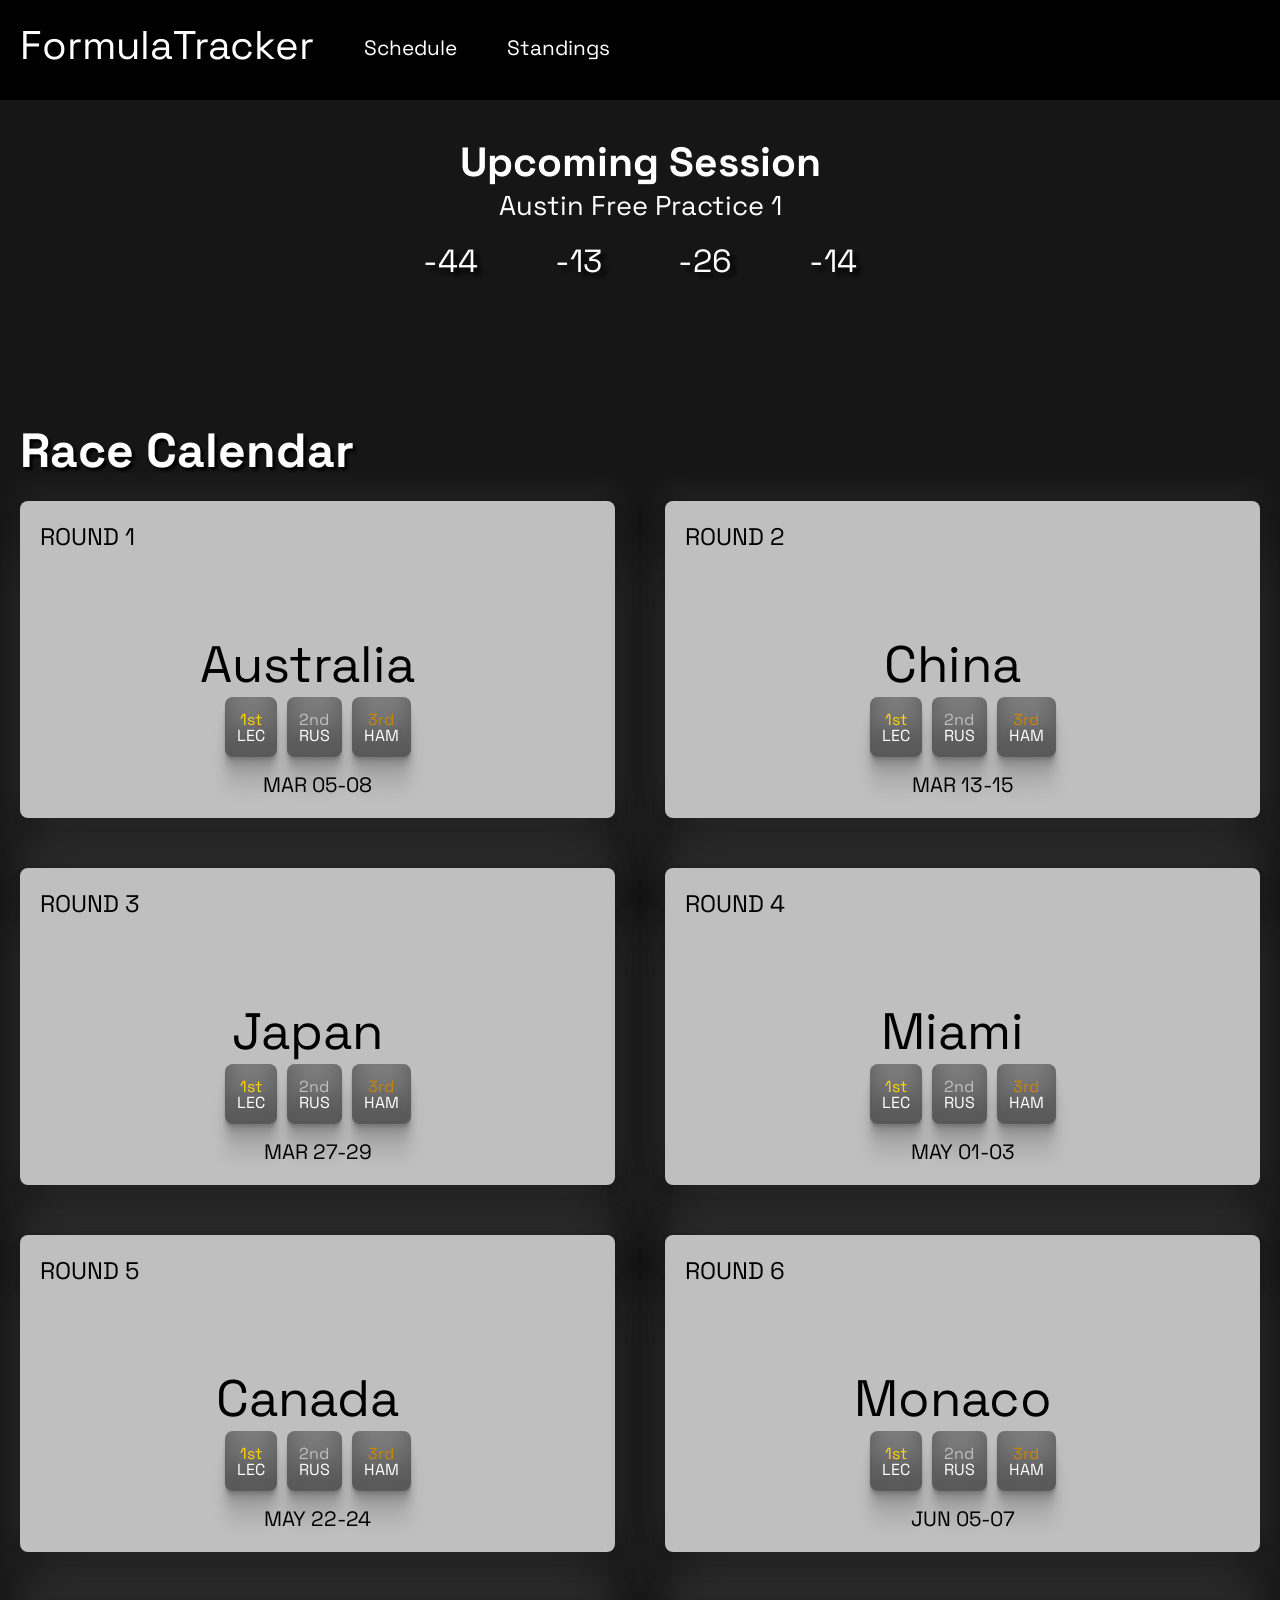
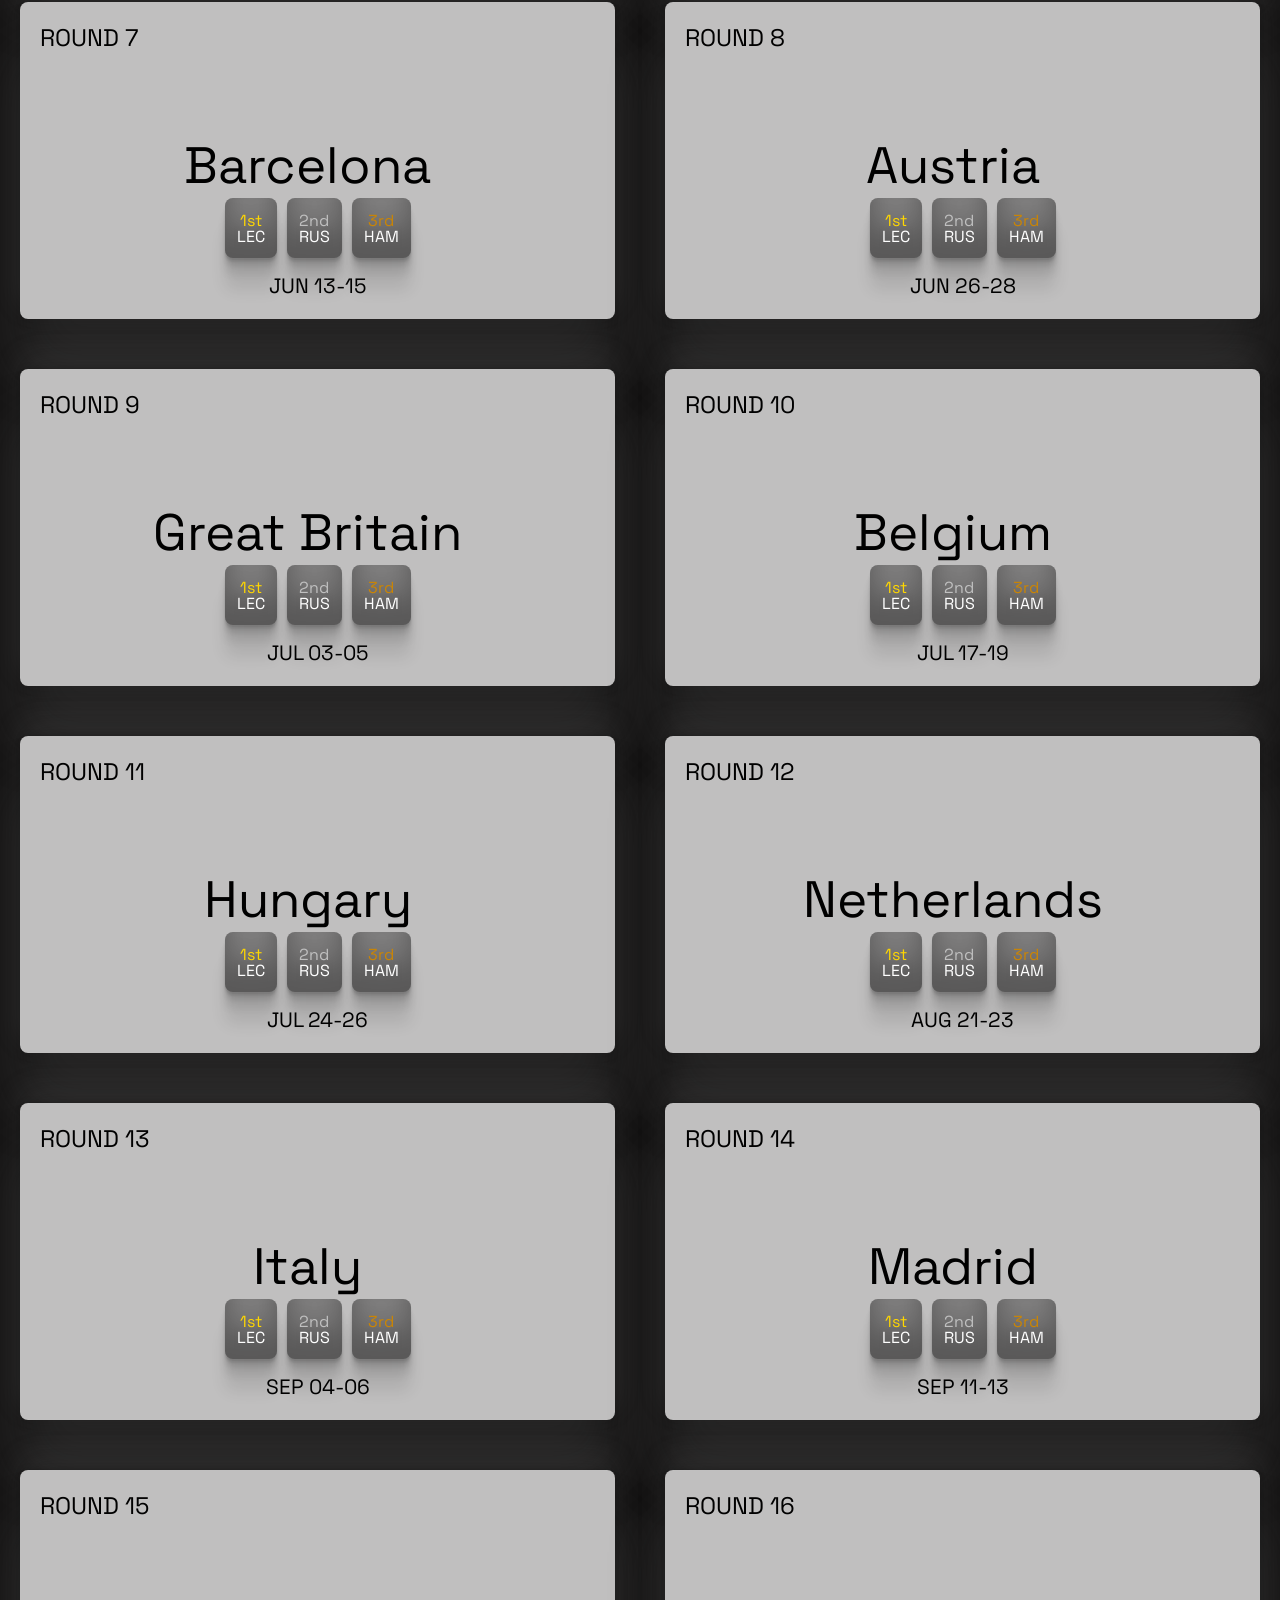
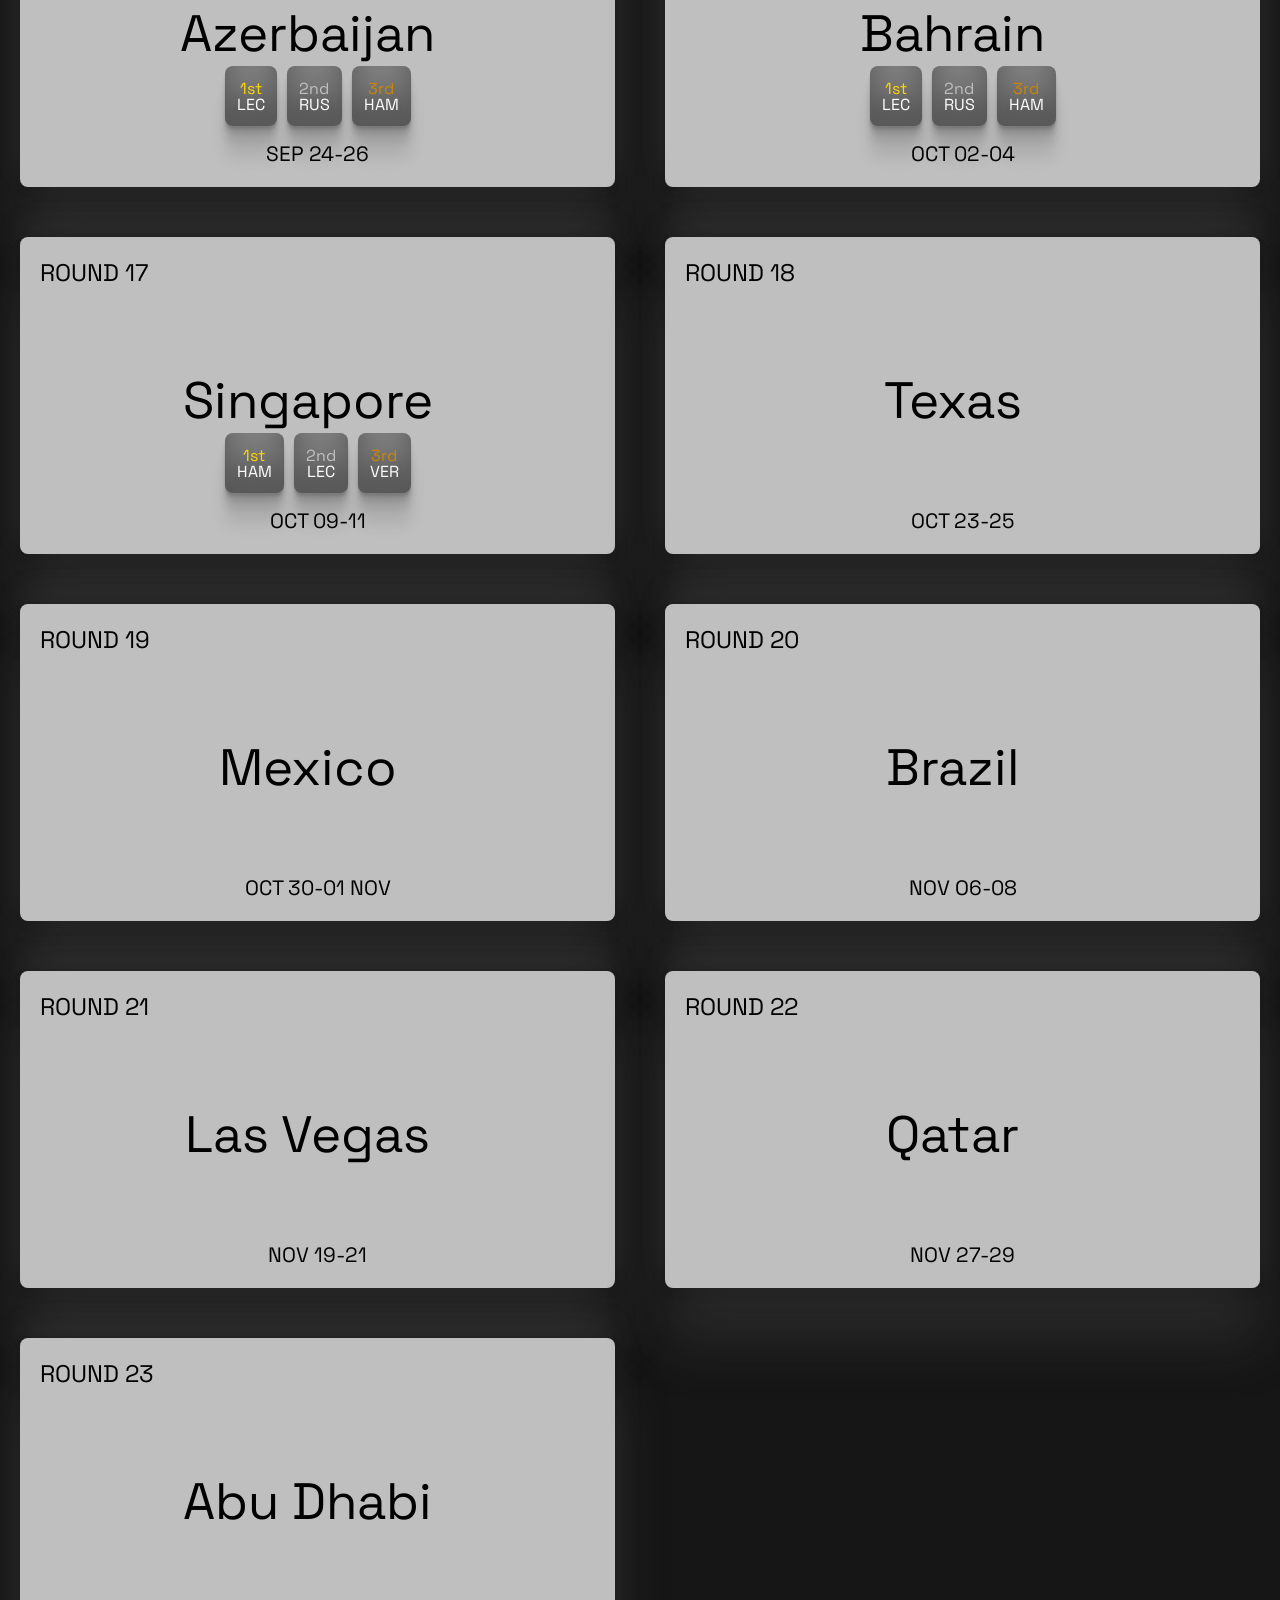
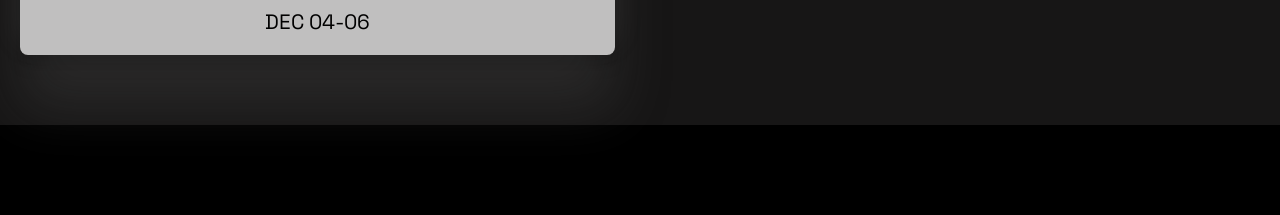
==== commit 28097381: "Working on the standings page" ====
--- a/schedule/index.html
+++ b/schedule/index.html
@@ -13,11 +13,8 @@
     <header id="header">
         <nav class="nav">
             <a id="logo" href="index.html">FormulaTracker</a>
-        
-
             <a class="nav-link" href="index.html">Schedule</a>
             <a class="nav-link" href="../standings/standings.html">Standings</a>
-            
         </nav>
 
         <div class="nav-spacer"></div>
@@ -25,7 +22,7 @@
 
     <section class="upcoming-bar">
         <video autoplay muted loop id="bg-video">
-            <source src="../video/bgvideo.mp4" type="video/mp4">
+            <source src="../video/bgvideo.mp4" type="video/mp4" width = 100 height = 100>
         </video>
         <div id="session-info">
             <h1 id="session-title">Upcoming Session</h1>
@@ -48,15 +45,15 @@
                     <p class="location">Australia</p>
                     <div class="podium">
                          <div class="driver">  
-                            <span>1st</span>
-                            <p>LEC</p>
-                    </div>
-                    <div class="driver">  
-                            <span>2nd</span>
-                            <p>RUS</p>
-                    </div>
-                    <div class="driver">  
-                            <span>3rd</span>
+                            <span class ="p1">1st</span>
+                            <p>LEC</p>
+                    </div>
+                    <div class="driver">  
+                            <span class="p2">2nd</span>
+                            <p>RUS</p>
+                    </div>
+                    <div class="driver">  
+                            <span class="p3">3rd</span>
                             <p>HAM</p>
                         </div>    
                     </div>
@@ -68,15 +65,15 @@
                     <p class="location"> China </p>
                     <div class="podium">
                         <div class="driver">  
-                            <span>1st</span>
-                            <p>LEC</p>
-                        </div>
-                    <div class="driver">  
-                            <span>2nd</span>
-                            <p>RUS</p>
-                        </div>
-                    <div class="driver">  
-                            <span>3rd</span>
+                            <span class="p1">1st</span>
+                            <p>LEC</p>
+                        </div>
+                    <div class="driver">  
+                            <span class="p2">2nd</span>
+                            <p>RUS</p>
+                        </div>
+                    <div class="driver">  
+                            <span class="p3">3rd</span>
                             <p>HAM</p>
                         </div>    
                     </div>
@@ -87,15 +84,15 @@
                     <p class="location"> Japan </p>
                     <div class="podium">
                         <div class="driver">  
-                            <span>1st</span>
-                            <p>LEC</p>
-                        </div>
-                    <div class="driver">  
-                            <span>2nd</span>
-                            <p>RUS</p>
-                        </div>
-                    <div class="driver">  
-                            <span>3rd</span>
+                            <span class="p1">1st</span>
+                            <p>LEC</p>
+                        </div>
+                    <div class="driver">  
+                            <span class="p2">2nd</span>
+                            <p>RUS</p>
+                        </div>
+                    <div class="driver">  
+                            <span class="p3">3rd</span>
                             <p>HAM</p>
                         </div>    
                     </div>
@@ -106,15 +103,15 @@
                     <p class="location"> Miami </p>
                     <div class="podium">
                           <div class="driver">  
-                            <span>1st</span>
-                            <p>LEC</p>
-                        </div>
-                    <div class="driver">  
-                            <span>2nd</span>
-                            <p>RUS</p>
-                        </div>
-                    <div class="driver">  
-                            <span>3rd</span>
+                            <span class="p1">1st</span>
+                            <p>LEC</p>
+                        </div>
+                    <div class="driver">  
+                            <span class="p2">2nd</span>
+                            <p>RUS</p>
+                        </div>
+                    <div class="driver">  
+                            <span class="p3">3rd</span>
                             <p>HAM</p>
                         </div>    
                     </div>
@@ -125,15 +122,15 @@
                     <p class="location"> Canada </p>
                     <div class="podium">
                          <div class="driver">  
-                            <span>1st</span>
-                            <p>LEC</p>
-                        </div>
-                    <div class="driver">  
-                            <span>2nd</span>
-                            <p>RUS</p>
-                        </div>
-                    <div class="driver">  
-                            <span>3rd</span>
+                            <span class="p1">1st</span>
+                            <p>LEC</p>
+                        </div>
+                    <div class="driver">  
+                            <span class="p2">2nd</span>
+                            <p>RUS</p>
+                        </div>
+                    <div class="driver">  
+                            <span class="p3">3rd</span>
                             <p>HAM</p>
                         </div>    
                     </div>
@@ -144,15 +141,15 @@
                     <p class="location"> Monaco </p>
                     <div class="podium">
                          <div class="driver">  
-                            <span>1st</span>
-                            <p>LEC</p>
-                        </div>
-                    <div class="driver">  
-                            <span>2nd</span>
-                            <p>RUS</p>
-                        </div>
-                    <div class="driver">  
-                            <span>3rd</span>
+                            <span class="p1">1st</span>
+                            <p>LEC</p>
+                        </div>
+                    <div class="driver">  
+                            <span class="p2">2nd</span>
+                            <p>RUS</p>
+                        </div>
+                    <div class="driver">  
+                            <span class="p3">3rd</span>
                             <p>HAM</p>
                         </div>    
                     </div>
@@ -163,15 +160,15 @@
                     <p class="location"> Barcelona </p>
                     <div class="podium">
                           <div class="driver">  
-                            <span>1st</span>
-                            <p>LEC</p>
-                        </div>
-                    <div class="driver">  
-                            <span>2nd</span>
-                            <p>RUS</p>
-                        </div>
-                    <div class="driver">  
-                            <span>3rd</span>
+                            <span class="p1">1st</span>
+                            <p>LEC</p>
+                        </div>
+                    <div class="driver">  
+                            <span class="p2">2nd</span>
+                            <p>RUS</p>
+                        </div>
+                    <div class="driver">  
+                            <span class="p3">3rd</span>
                             <p>HAM</p>
                         </div>    
                     </div>
@@ -181,15 +178,15 @@
                     <p class="location"> Austria </p>
                     <div class="podium">
                            <div class="driver">  
-                            <span>1st</span>
-                            <p>LEC</p>
-                        </div>
-                    <div class="driver">  
-                            <span>2nd</span>
-                            <p>RUS</p>
-                        </div>
-                    <div class="driver">  
-                            <span>3rd</span>
+                            <span class="p1">1st</span>
+                            <p>LEC</p>
+                        </div>
+                    <div class="driver">  
+                            <span class="p2">2nd</span>
+                            <p>RUS</p>
+                        </div>
+                    <div class="driver">  
+                            <span class="p3">3rd</span>
                             <p>HAM</p>
                         </div>    
                     </div>
@@ -200,15 +197,15 @@
                     <p class="location">Great Britain </p>
                      <div class="podium">
                         <div class="driver">  
-                            <span>1st</span>
-                            <p>LEC</p>
-                        </div>
-                    <div class="driver">  
-                            <span>2nd</span>
-                            <p>RUS</p>
-                        </div>
-                    <div class="driver">  
-                            <span>3rd</span>
+                            <span class="p1">1st</span>
+                            <p>LEC</p>
+                        </div>
+                    <div class="driver">  
+                            <span class="p2">2nd</span>
+                            <p>RUS</p>
+                        </div>
+                    <div class="driver">  
+                            <span class="p3">3rd</span>
                             <p>HAM</p>
                         </div>    
                     </div>
@@ -219,15 +216,15 @@
                     <p class="location"> Belgium </p>
                     <div class="podium">
                           <div class="driver">  
-                            <span>1st</span>
-                            <p>LEC</p>
-                        </div>
-                    <div class="driver">  
-                            <span>2nd</span>
-                            <p>RUS</p>
-                        </div>
-                    <div class="driver">  
-                            <span>3rd</span>
+                            <span class="p1">1st</span>
+                            <p>LEC</p>
+                        </div>
+                    <div class="driver">  
+                            <span class="p2">2nd</span>
+                            <p>RUS</p>
+                        </div>
+                    <div class="driver">  
+                            <span class="p3">3rd</span>
                             <p>HAM</p>
                         </div>    
                     </div>
@@ -238,15 +235,15 @@
                     <p class="location"> Hungary </p>
                     <div class="podium">
                          <div class="driver">  
-                            <span>1st</span>
-                            <p>LEC</p>
-                        </div>
-                    <div class="driver">  
-                            <span>2nd</span>
-                            <p>RUS</p>
-                        </div>
-                    <div class="driver">  
-                            <span>3rd</span>
+                            <span class="p1">1st</span>
+                            <p>LEC</p>
+                        </div>
+                    <div class="driver">  
+                            <span class="p2">2nd</span>
+                            <p>RUS</p>
+                        </div>
+                    <div class="driver">  
+                            <span class="p3">3rd</span>
                             <p>HAM</p>
                         </div>    
                     </div>
@@ -257,15 +254,15 @@
                     <p class="location"> Netherlands </p>
                     <div class="podium">
                        <div class="driver">  
-                            <span>1st</span>
-                            <p>LEC</p>
-                        </div>
-                    <div class="driver">  
-                            <span>2nd</span>
-                            <p>RUS</p>
-                        </div>
-                    <div class="driver">  
-                            <span>3rd</span>
+                            <span class="p1">1st</span>
+                            <p>LEC</p>
+                        </div>
+                    <div class="driver">  
+                            <span class="p2">2nd</span>
+                            <p>RUS</p>
+                        </div>
+                    <div class="driver">  
+                            <span class="p3">3rd</span>
                             <p>HAM</p>
                         </div>    
                     </div>
@@ -276,15 +273,15 @@
                     <p class="location"> Italy </p>
                     <div class="podium">
                           <div class="driver">  
-                            <span>1st</span>
-                            <p>LEC</p>
-                        </div>
-                    <div class="driver">  
-                            <span>2nd</span>
-                            <p>RUS</p>
-                        </div>
-                    <div class="driver">  
-                            <span>3rd</span>
+                            <span class="p1">1st</span>
+                            <p>LEC</p>
+                        </div>
+                    <div class="driver">  
+                            <span class="p2">2nd</span>
+                            <p>RUS</p>
+                        </div>
+                    <div class="driver">  
+                            <span class="p3">3rd</span>
                             <p>HAM</p>
                         </div>    
                     </div>
@@ -295,15 +292,15 @@
                     <p class="location"> Madrid </p>
                     <div class="podium">
                            <div class="driver">  
-                            <span>1st</span>
-                            <p>LEC</p>
-                        </div>
-                    <div class="driver">  
-                            <span>2nd</span>
-                            <p>RUS</p>
-                        </div>
-                    <div class="driver">  
-                            <span>3rd</span>
+                            <span class="p1">1st</span>
+                            <p>LEC</p>
+                        </div>
+                    <div class="driver">  
+                            <span class="p2">2nd</span>
+                            <p>RUS</p>
+                        </div>
+                    <div class="driver">  
+                            <span class="p3">3rd</span>
                             <p>HAM</p>
                         </div>    
                     </div>
@@ -314,15 +311,15 @@
                     <p class="location"> Azerbaijan </p>
                     <div class="podium">
                           <div class="driver">  
-                            <span>1st</span>
-                            <p>LEC</p>
-                        </div>
-                    <div class="driver">  
-                            <span>2nd</span>
-                            <p>RUS</p>
-                        </div>
-                    <div class="driver">  
-                            <span>3rd</span>
+                            <span class="p1">1st</span>
+                            <p>LEC</p>
+                        </div>
+                    <div class="driver">  
+                            <span class="p2">2nd</span>
+                            <p>RUS</p>
+                        </div>
+                    <div class="driver">  
+                            <span class="p3">3rd</span>
                             <p>HAM</p>
                         </div>    
                     </div>
@@ -333,15 +330,15 @@
                     <p class="location"> Bahrain </p>
                     <div class="podium">
                           <div class="driver">  
-                            <span>1st</span>
-                            <p>LEC</p>
-                        </div>
-                    <div class="driver">  
-                            <span>2nd</span>
-                            <p>RUS</p>
-                        </div>
-                    <div class="driver">  
-                            <span>3rd</span>
+                            <span class="p1">1st</span>
+                            <p>LEC</p>
+                        </div>
+                    <div class="driver">  
+                            <span class="p2">2nd</span>
+                            <p>RUS</p>
+                        </div>
+                    <div class="driver">  
+                            <span class="p3">3rd</span>
                             <p>HAM</p>
                         </div>    
                     </div>
@@ -352,15 +349,15 @@
                     <p class="location"> Singapore </p>
                     <div class="podium">
                           <div class="driver">  
-                            <span>1st</span>
-                            <p>HAM</p>
-                        </div>
-                    <div class="driver">  
-                            <span>2nd</span>
-                            <p>LEC</p>
-                        </div>
-                    <div class="driver">  
-                            <span>3rd</span>
+                            <span class="p1">1st</span>
+                            <p>HAM</p>
+                        </div>
+                    <div class="driver">  
+                            <span class="p2">2nd</span>
+                            <p>LEC</p>
+                        </div>
+                    <div class="driver">  
+                            <span class="p3">3rd</span>
                             <p>VER</p>
                         </div>    
                     </div>
--- a/style.css
+++ b/style.css
@@ -2,11 +2,12 @@
     box-sizing: border-box;
     font-family: 'Space Grotesk', sans-serif;
     text-decoration: none;
-    
+    margin: 0;
+    padding: 0;
 }
 
 main{
-    width: 100%;
+  
     max-width: 1440px;
     margin: 0 auto;
     padding: 0 20px 70px;
@@ -30,6 +31,7 @@
 
 #header{
     display: flex;
+    flex-direction: row;
     background: #000000;
     height: 100px;
     padding: 20px;
@@ -37,31 +39,30 @@
     gap: 50px;
 }
 
-.nav{
-    display: flex;
-    height: 100%;
-    align-items: center;
-    justify-content: flex-start;
-    gap: 40px;
-    padding: 0 32px;
-    
-}
+
 
 #logo{
    color: white;
    display: flex;
-  justify-content: space-between;
+
    text-shadow: 5px 5px 5px #000000;
    font-size: 2.5rem;
 }
 
-.nav-link{
+ .nav-link{
+    display: flex;
+    flex-direction: row;
     color: white;
     text-shadow: 5px 5px 5px #000000;
-    font-size: 1.5rem;
-    margin-top: 12px;
-}
-
+    font-size: 1.3rem;
+    margin-top: 15px;
+
+    transition: background-color 150ms ease;
+}
+
+.nav-link:hover{
+    border-bottom: 2px solid red;
+}
 .upcoming-bar{
     position: relative;
     min-height: 0px;
@@ -73,8 +74,8 @@
     flex-direction: column;
     text-align: center;
 
-    margin: 0px;
-    padding:0%;
+    margin-top: auto;
+   
 
     font-size: 1.7rem;
 
@@ -100,6 +101,7 @@
 #session-info{
     width: 100%;
     padding: 0 16px;
+    margin-top: 4vh;
 }
 
 #session-name{
@@ -108,10 +110,10 @@
 
 .clock{
     display: flex;
-   font-size: 2rem;
-    margin-top: 30px;
+    font-size: 2rem;
+    margin-top: 2vh;
    justify-content: center;
-   gap: 150px;
+   gap: 6vw;
    flex-direction: row;
    
 
@@ -218,17 +220,7 @@
 }
 
 .driver-standings-container{
-    display: flex;
-    
-    flex-direction: column;
-    margin:  auto;
-    justify-content: center;
-    
-
-    background: #c0bfbf;
-    border-radius: 10px; 
-    width: 100%;
-    height: 40%;
+   min-height: 100%;
 }
 
 .team-standings-container{
@@ -243,14 +235,22 @@
     width: 50%;   
 }
 
-.driver-row{
-    display: flex;
-    list-style-type: none;
-    box-shadow: rgba(9, 30, 66, 0.25) 0px 1px 1px, rgba(9, 30, 66, 0.13) 0px 0px 1px 1px;
-    margin: 10px;
-    margin-right: 50px;
-   
-   justify-content: space-between;
+#driver-table{
+    display: relative;
+    width: 50%;
+    height: 40%;
+    background: rgb(49, 49, 49);
+    z-index: 10;
+    border-radius: 9px;
+    margin: auto;
+    text-align: center;
+    color: white;
+}
+
+#driver-table th, td{
+    padding: 10px;
+    background: rgb(49, 49, 49);    
+    
 }
 
 .driver-name{
@@ -285,6 +285,18 @@
     border-radius: 10px;
     background-color: darkgray;
 }
+
+.short-name{
+    display: none;
+}
+
+.p1{
+    color: gold;
+}
+.p2{
+    color: silver;
+}
+.p3{color: rgb(202, 133, 5);}
 
 .container{
     margin: auto;
@@ -297,10 +309,6 @@
     border-bottom-left-radius: 20px;
 }
 
-.short-name{
-    display: none;
-}
-
 
 
 @media (max-width: 1300px){
@@ -318,15 +326,19 @@
     main{
         margin:auto;
     }
-}
-
-@media  (max-width: 650px) {
-
-    main{
-       
-    }
-
-   
+
+    
+}
+
+@media  (max-width: 600px) {
+
+    html, body {
+    overflow-x: hidden;
+    }
+    body {
+    position: relative
+    }
+    
 
     #calendar-container {
         grid-template-columns: 1fr;
@@ -334,11 +346,20 @@
     }
 
     #header{
+        display: flex;
+        flex: 0 1;
         min-height: 100px;
         height: 100px;
         padding: 15px;
         width: 100%;
-        width: 1000px;
+    }
+
+    .driver-standings-container{
+        display: flex;
+        flex: 0 1;
+        justify-content: center;
+        padding: auto;
+        
     }
 
     .driver-name{
@@ -354,12 +375,9 @@
 
     }
 
-    .nav{
-        gap: 15px;
-    }
-
     .nav-link{
-        font-size: 2rem;
+        font-size: 1rem;
+       
     }
        
     #logo{
@@ -371,29 +389,36 @@
     }
 
     .upcoming-bar{
+        display: flex;
+        flex: 0 1;
         width: 100%;
         min-height: 300px;
         height: 100%;
-        width: 1000px;
+      
     }
 
     .footer-bar {
         min-height: 500px;
         height: 100%;
         width: 100%;
-        width: 1000px;
-    }
-
-    span{
-        font-size: 24px;
-    }
+        width: 100vw;
+    }
+    
+    .clock{
+        flex-direction: row;
+        flex-shrink: 1;
+    }
+
+    
+    #session-info{
+        margin-top: -0vh;
+    }
+
 
     h2{
         font-size: 2rem;
         margin: 20px 0;
     }
-
-    .standings-container{}
-}
-
-
+}
+
+
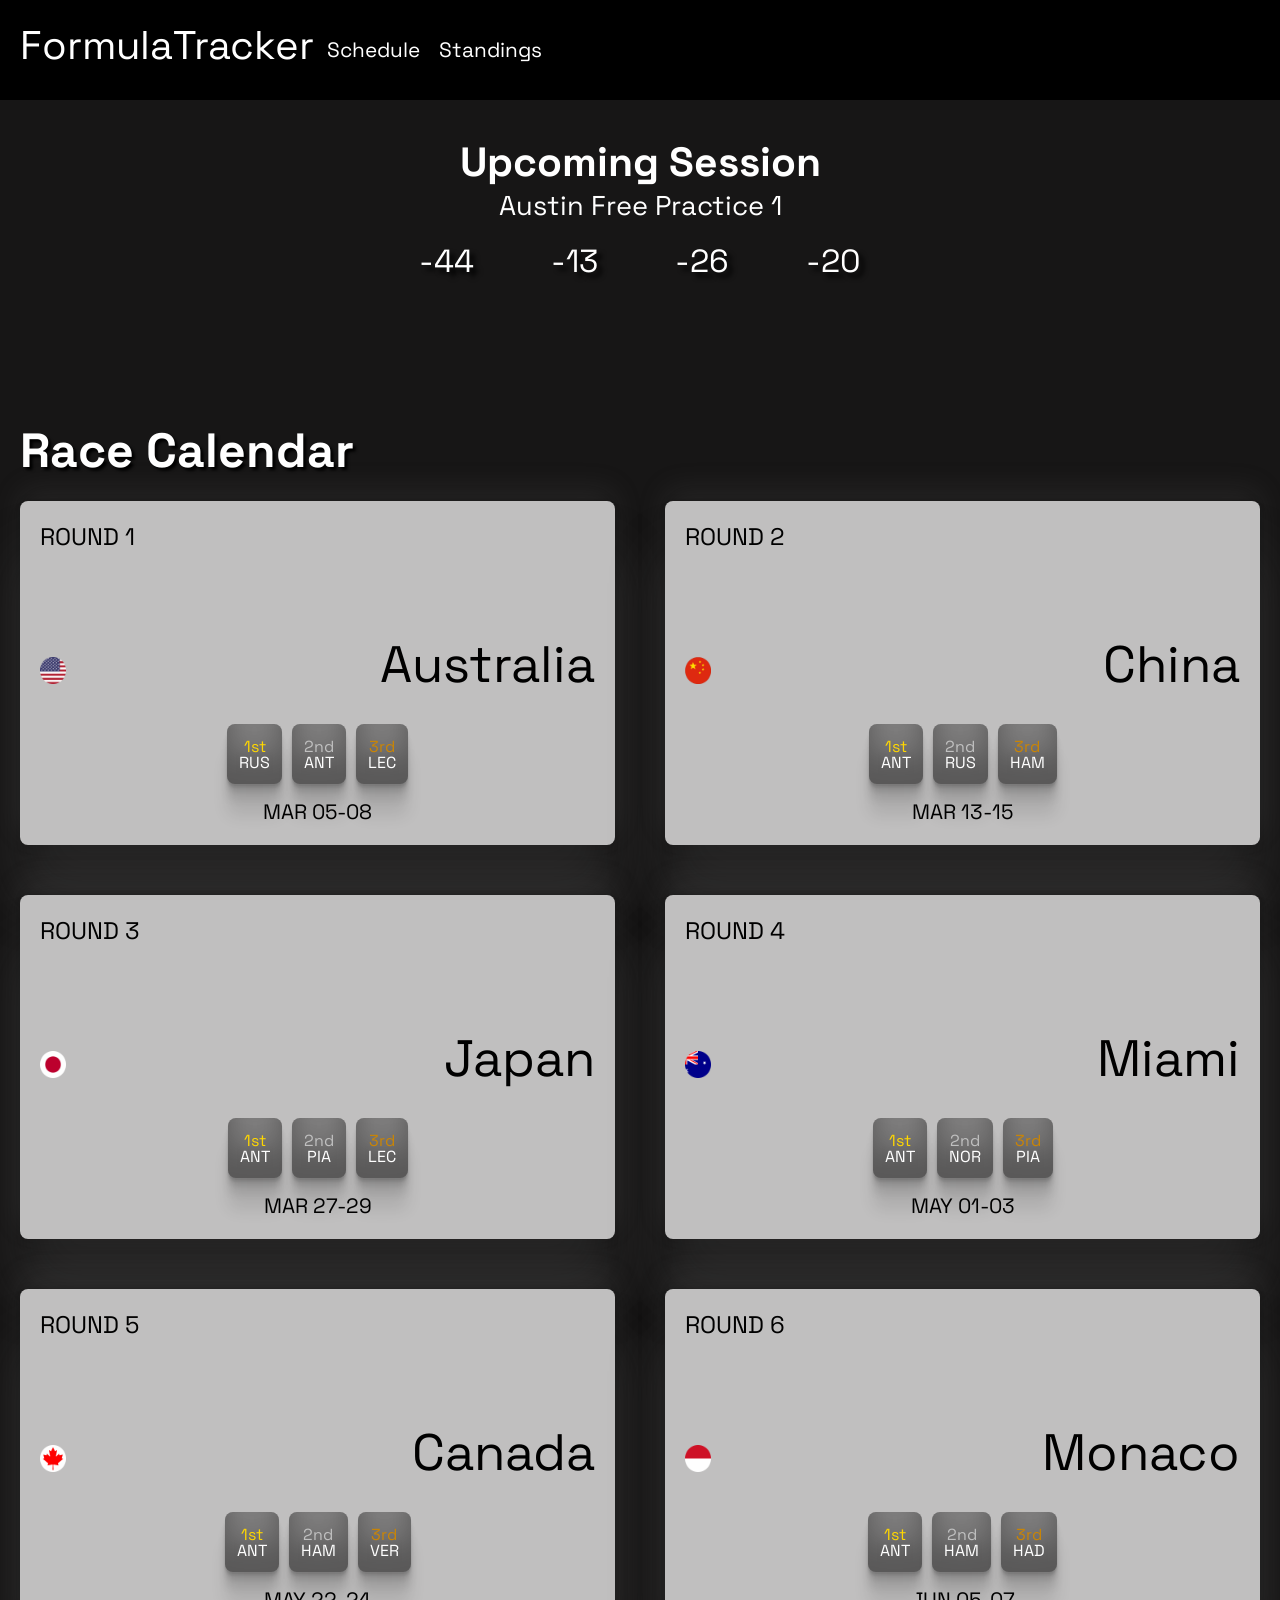
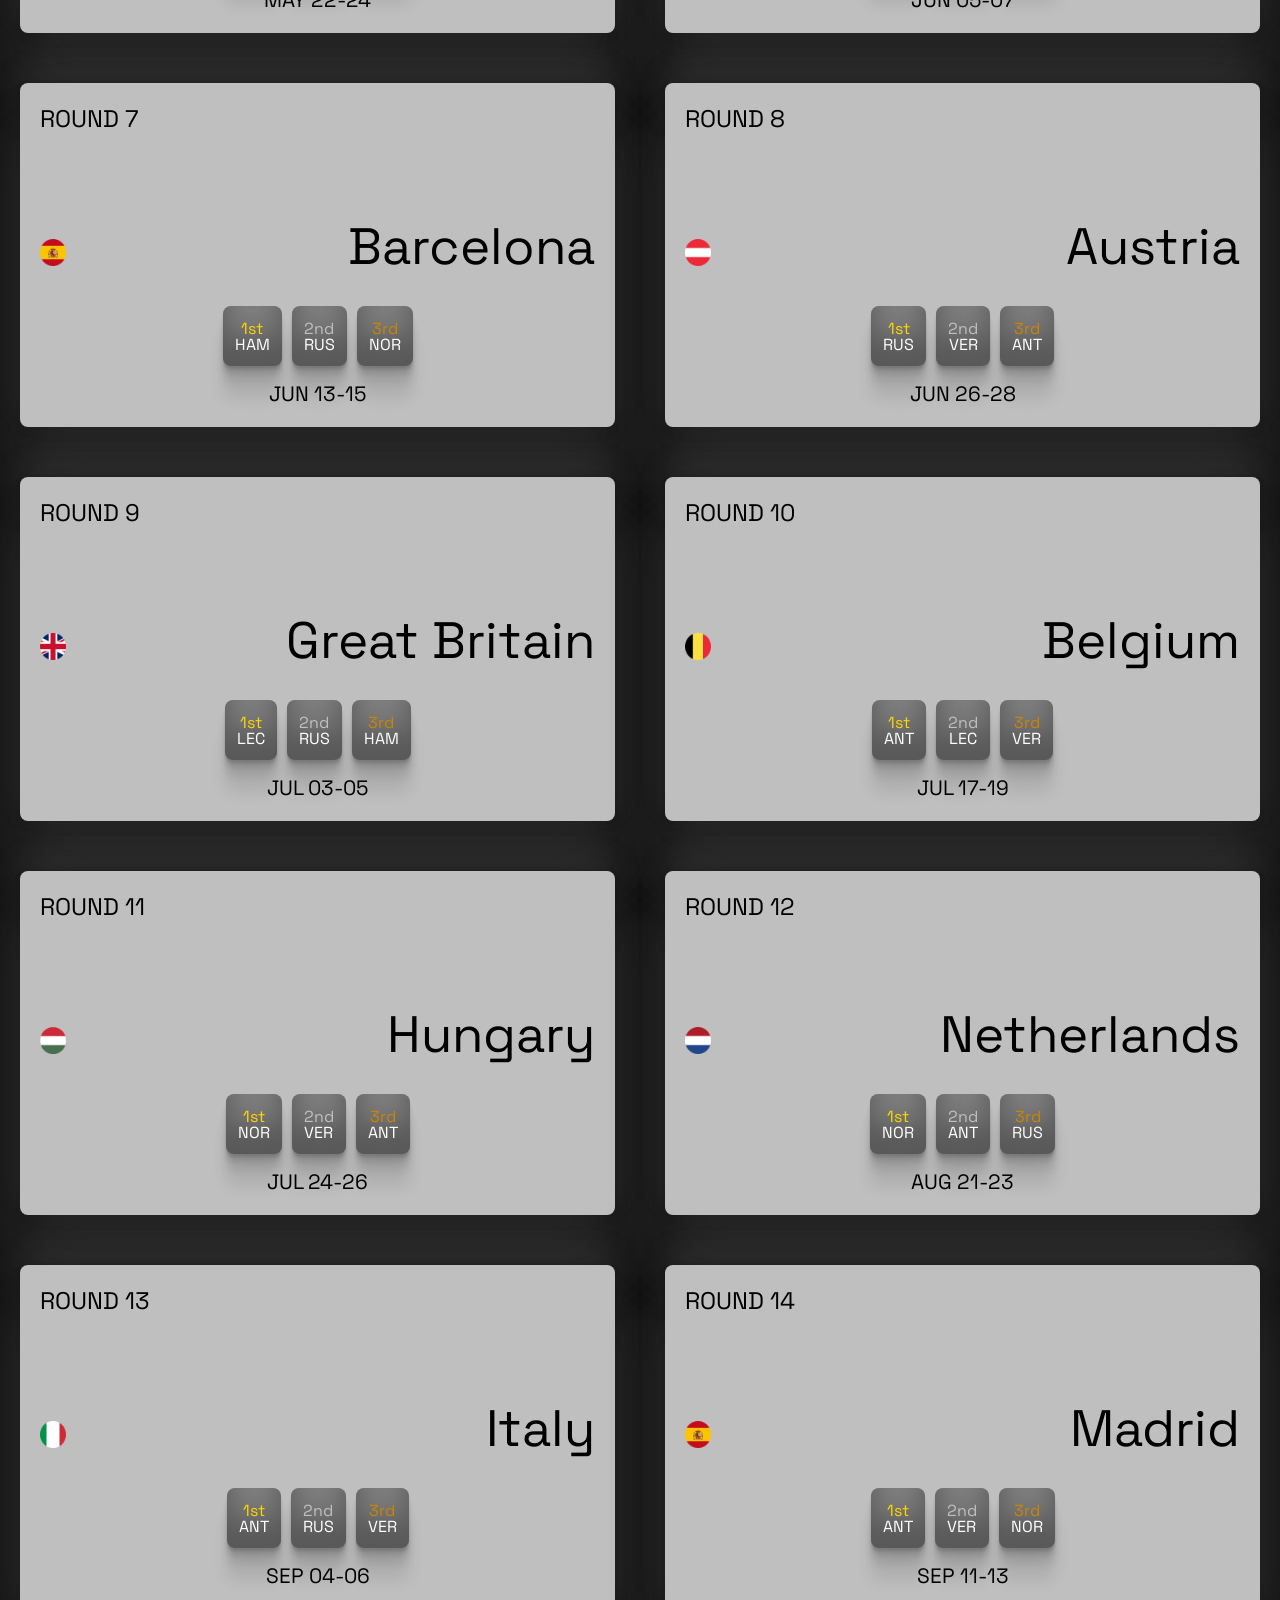
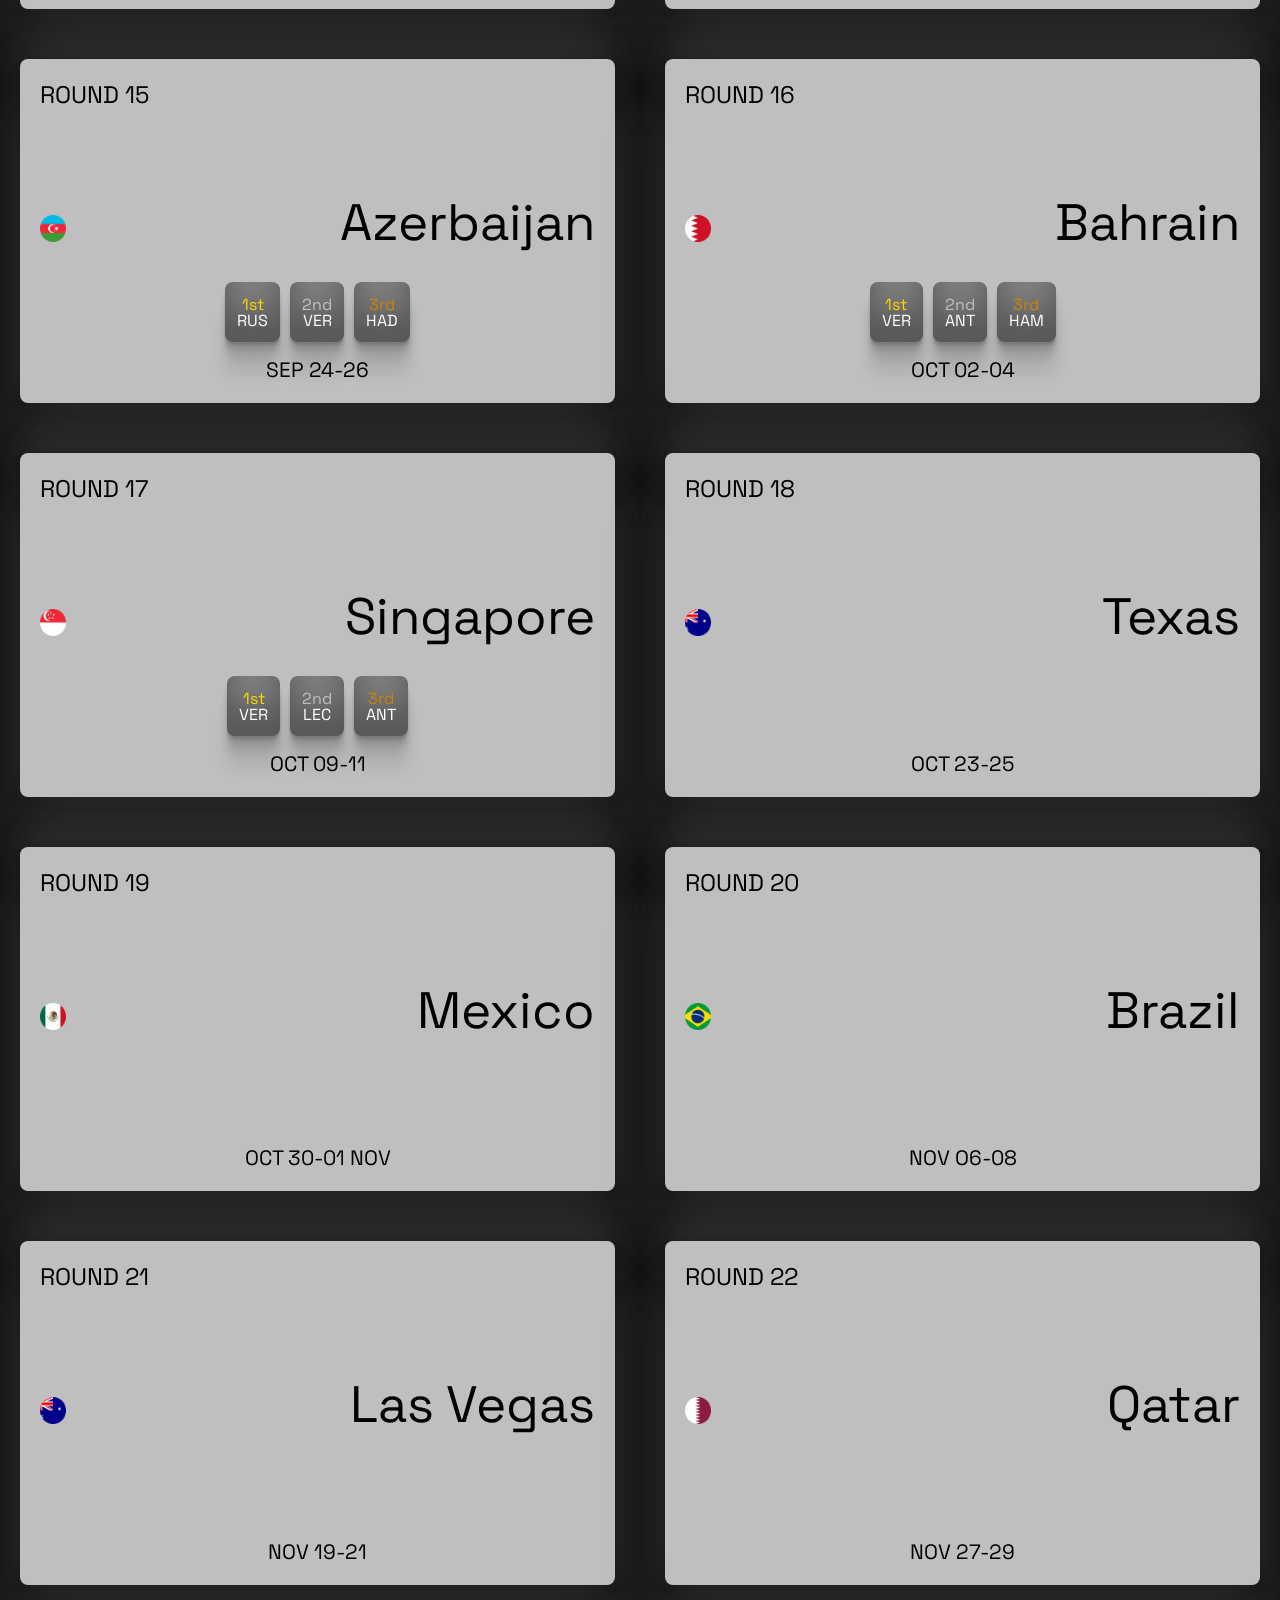
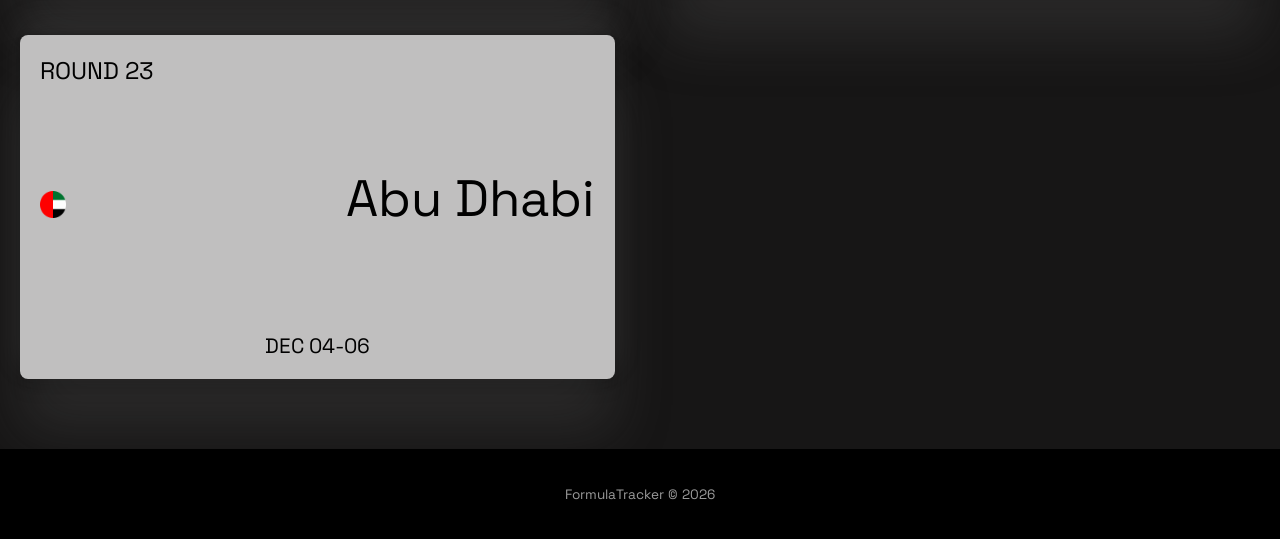
==== commit 6a4332a4: "Added country flags and fixed layout and responsiveness" ====
--- a/schedule/index.html
+++ b/schedule/index.html
@@ -10,18 +10,10 @@
     <title>FormulaTracker</title>
 </head>
 <body>
-    <header id="header">
-        <nav class="nav">
-            <a id="logo" href="index.html">FormulaTracker</a>
-            <a class="nav-link" href="index.html">Schedule</a>
-            <a class="nav-link" href="../standings/standings.html">Standings</a>
-        </nav>
-
-        <div class="nav-spacer"></div>
-    </header>
+   <header id="header"></header>
 
     <section class="upcoming-bar">
-        <video autoplay muted loop id="bg-video">
+        <video autoplay muted loop playsinline id="bg-video">
             <source src="../video/bgvideo.mp4" type="video/mp4" width = 100 height = 100>
         </video>
         <div id="session-info">
@@ -43,18 +35,19 @@
                 <div class="card-content">
                     <span class="round">ROUND 1</span>
                     <p class="location">Australia</p>
+                    <img src="../images/flags/USA.png" alt="">
                     <div class="podium">
                          <div class="driver">  
                             <span class ="p1">1st</span>
+                            <p>RUS</p>
+                    </div>
+                    <div class="driver">  
+                            <span class="p2">2nd</span>
+                            <p>ANT</p>
+                    </div>
+                    <div class="driver">  
+                            <span class="p3">3rd</span>
                             <p>LEC</p>
-                    </div>
-                    <div class="driver">  
-                            <span class="p2">2nd</span>
-                            <p>RUS</p>
-                    </div>
-                    <div class="driver">  
-                            <span class="p3">3rd</span>
-                            <p>HAM</p>
                         </div>    
                     </div>
                     <span class="race-date">MAR 05-08</span>
@@ -63,10 +56,11 @@
                 <div class="card-content">
                     <span class="round">ROUND 2</span>
                     <p class="location"> China </p>
+                    <img src="../images/flags/CN.png" alt="">
                     <div class="podium">
                         <div class="driver">  
                             <span class="p1">1st</span>
-                            <p>LEC</p>
+                            <p>ANT</p>
                         </div>
                     <div class="driver">  
                             <span class="p2">2nd</span>
@@ -82,18 +76,19 @@
                 <div class="card-content">
                     <span class="round">ROUND 3</span>
                     <p class="location"> Japan </p>
+                    <img src="../images/flags/JP.png" alt="">
                     <div class="podium">
                         <div class="driver">  
                             <span class="p1">1st</span>
+                            <p>ANT</p>
+                        </div>
+                    <div class="driver">  
+                            <span class="p2">2nd</span>
+                            <p>PIA</p>
+                        </div>
+                    <div class="driver">  
+                            <span class="p3">3rd</span>
                             <p>LEC</p>
-                        </div>
-                    <div class="driver">  
-                            <span class="p2">2nd</span>
-                            <p>RUS</p>
-                        </div>
-                    <div class="driver">  
-                            <span class="p3">3rd</span>
-                            <p>HAM</p>
                         </div>    
                     </div>
                     <span class="race-date">MAR 27-29</span>
@@ -101,18 +96,19 @@
                 <div class="card-content">
                     <span class="round">ROUND 4</span>
                     <p class="location"> Miami </p>
-                    <div class="podium">
-                          <div class="driver">  
-                            <span class="p1">1st</span>
-                            <p>LEC</p>
-                        </div>
-                    <div class="driver">  
-                            <span class="p2">2nd</span>
-                            <p>RUS</p>
-                        </div>
-                    <div class="driver">  
-                            <span class="p3">3rd</span>
-                            <p>HAM</p>
+                    <img src="../images/flags/AUS.png" alt="">
+                    <div class="podium">
+                          <div class="driver">  
+                            <span class="p1">1st</span>
+                            <p>ANT</p>
+                        </div>
+                    <div class="driver">  
+                            <span class="p2">2nd</span>
+                            <p>NOR</p>
+                        </div>
+                    <div class="driver">  
+                            <span class="p3">3rd</span>
+                            <p>PIA</p>
                         </div>    
                     </div>
                     <span class="race-date">MAY 01-03</span>
@@ -120,18 +116,19 @@
                 <div class="card-content">
                     <span class="round">ROUND 5</span>
                     <p class="location"> Canada </p>
+                    <img src="../images/flags/CA.png" alt="">
                     <div class="podium">
                          <div class="driver">  
                             <span class="p1">1st</span>
-                            <p>LEC</p>
-                        </div>
-                    <div class="driver">  
-                            <span class="p2">2nd</span>
-                            <p>RUS</p>
-                        </div>
-                    <div class="driver">  
-                            <span class="p3">3rd</span>
-                            <p>HAM</p>
+                            <p>ANT</p>
+                        </div>
+                    <div class="driver">  
+                            <span class="p2">2nd</span>
+                            <p>HAM</p>
+                        </div>
+                    <div class="driver">  
+                            <span class="p3">3rd</span>
+                            <p>VER</p>
                         </div>    
                     </div>
                     <span class="race-date">MAY 22-24</span>
@@ -139,18 +136,19 @@
                 <div class="card-content">
                     <span class="round">ROUND 6</span>
                     <p class="location"> Monaco </p>
+                    <img src="../images/flags/MO.png" alt="">
                     <div class="podium">
                          <div class="driver">  
                             <span class="p1">1st</span>
-                            <p>LEC</p>
-                        </div>
-                    <div class="driver">  
-                            <span class="p2">2nd</span>
-                            <p>RUS</p>
-                        </div>
-                    <div class="driver">  
-                            <span class="p3">3rd</span>
-                            <p>HAM</p>
+                            <p>ANT</p>
+                        </div>
+                    <div class="driver">  
+                            <span class="p2">2nd</span>
+                            <p>HAM</p>
+                        </div>
+                    <div class="driver">  
+                            <span class="p3">3rd</span>
+                            <p>HAD</p>
                         </div>    
                     </div>
                     <span class="race-date">JUN 05-07</span>
@@ -158,36 +156,38 @@
                 <div class="card-content">
                     <span class="round">ROUND 7</span>
                     <p class="location"> Barcelona </p>
-                    <div class="podium">
-                          <div class="driver">  
-                            <span class="p1">1st</span>
-                            <p>LEC</p>
-                        </div>
-                    <div class="driver">  
-                            <span class="p2">2nd</span>
-                            <p>RUS</p>
-                        </div>
-                    <div class="driver">  
-                            <span class="p3">3rd</span>
-                            <p>HAM</p>
+                    <img src="../images/flags/ES.png" alt="">
+                    <div class="podium">
+                          <div class="driver">  
+                            <span class="p1">1st</span>
+                            <p>HAM</p>
+                        </div>
+                    <div class="driver">  
+                            <span class="p2">2nd</span>
+                            <p>RUS</p>
+                        </div>
+                    <div class="driver">  
+                            <span class="p3">3rd</span>
+                            <p>NOR</p>
                         </div>    
                     </div>
                     <span class="race-date">JUN 13-15</span>
                 </div><div class="card-content">
                     <span class="round">ROUND 8</span>
                     <p class="location"> Austria </p>
+                    <img src="../images/flags/AU.png" alt="">
                     <div class="podium">
                            <div class="driver">  
                             <span class="p1">1st</span>
-                            <p>LEC</p>
-                        </div>
-                    <div class="driver">  
-                            <span class="p2">2nd</span>
-                            <p>RUS</p>
-                        </div>
-                    <div class="driver">  
-                            <span class="p3">3rd</span>
-                            <p>HAM</p>
+                            <p>RUS</p>
+                        </div>
+                    <div class="driver">  
+                            <span class="p2">2nd</span>
+                            <p>VER</p>
+                        </div>
+                    <div class="driver">  
+                            <span class="p3">3rd</span>
+                            <p>ANT</p>
                         </div>    
                     </div>
                     <span class="race-date">JUN 26-28</span>
@@ -195,6 +195,7 @@
                 <div class="card-content">
                     <span class="round">ROUND 9</span>
                     <p class="location">Great Britain </p>
+                    <img src="../images/flags/UK.png" alt="">
                      <div class="podium">
                         <div class="driver">  
                             <span class="p1">1st</span>
@@ -214,18 +215,19 @@
                 <div class="card-content">
                     <span class="round">ROUND 10</span>
                     <p class="location"> Belgium </p>
-                    <div class="podium">
-                          <div class="driver">  
-                            <span class="p1">1st</span>
+                    <img src="../images/flags/BL.png" alt="">
+                    <div class="podium">
+                          <div class="driver">  
+                            <span class="p1">1st</span>
+                            <p>ANT</p>
+                        </div>
+                    <div class="driver">  
+                            <span class="p2">2nd</span>
                             <p>LEC</p>
                         </div>
                     <div class="driver">  
-                            <span class="p2">2nd</span>
-                            <p>RUS</p>
-                        </div>
-                    <div class="driver">  
-                            <span class="p3">3rd</span>
-                            <p>HAM</p>
+                            <span class="p3">3rd</span>
+                            <p>VER</p>
                         </div>    
                     </div>
                     <span class="race-date">JUL 17-19</span>
@@ -233,18 +235,19 @@
                 <div class="card-content">
                     <span class="round">ROUND 11</span>
                     <p class="location"> Hungary </p>
+                    <img src="../images/flags/HU.png" alt="">
                     <div class="podium">
                          <div class="driver">  
                             <span class="p1">1st</span>
-                            <p>LEC</p>
-                        </div>
-                    <div class="driver">  
-                            <span class="p2">2nd</span>
-                            <p>RUS</p>
-                        </div>
-                    <div class="driver">  
-                            <span class="p3">3rd</span>
-                            <p>HAM</p>
+                            <p>NOR</p>
+                        </div>
+                    <div class="driver">  
+                            <span class="p2">2nd</span>
+                            <p>VER</p>
+                        </div>
+                    <div class="driver">  
+                            <span class="p3">3rd</span>
+                            <p>ANT</p>
                         </div>    
                     </div>
                     <span class="race-date">JUL 24-26</span>
@@ -252,18 +255,19 @@
                 <div class="card-content">
                     <span class="round">ROUND 12</span>
                     <p class="location"> Netherlands </p>
+                    <img src="../images/flags/NL.png" alt="">
                     <div class="podium">
                        <div class="driver">  
                             <span class="p1">1st</span>
-                            <p>LEC</p>
-                        </div>
-                    <div class="driver">  
-                            <span class="p2">2nd</span>
-                            <p>RUS</p>
-                        </div>
-                    <div class="driver">  
-                            <span class="p3">3rd</span>
-                            <p>HAM</p>
+                            <p>NOR</p>
+                        </div>
+                    <div class="driver">  
+                            <span class="p2">2nd</span>
+                            <p>ANT</p>
+                        </div>
+                    <div class="driver">  
+                            <span class="p3">3rd</span>
+                            <p>RUS</p>
                         </div>    
                     </div>
                     <span class="race-date">AUG 21-23</span>
@@ -271,18 +275,19 @@
                 <div class="card-content">
                     <span class="round">ROUND 13</span>
                     <p class="location"> Italy </p>
-                    <div class="podium">
-                          <div class="driver">  
-                            <span class="p1">1st</span>
-                            <p>LEC</p>
-                        </div>
-                    <div class="driver">  
-                            <span class="p2">2nd</span>
-                            <p>RUS</p>
-                        </div>
-                    <div class="driver">  
-                            <span class="p3">3rd</span>
-                            <p>HAM</p>
+                    <img src="../images/flags/IT.png" alt="">
+                    <div class="podium">
+                          <div class="driver">  
+                            <span class="p1">1st</span>
+                            <p>ANT</p>
+                        </div>
+                    <div class="driver">  
+                            <span class="p2">2nd</span>
+                            <p>RUS</p>
+                        </div>
+                    <div class="driver">  
+                            <span class="p3">3rd</span>
+                            <p>VER</p>
                         </div>    
                     </div>
                     <span class="race-date">SEP 04-06</span>
@@ -290,18 +295,19 @@
                 <div class="card-content">
                     <span class="round">ROUND 14</span>
                     <p class="location"> Madrid </p>
+                    <img src="../images/flags/ES.png" alt="">
                     <div class="podium">
                            <div class="driver">  
                             <span class="p1">1st</span>
-                            <p>LEC</p>
-                        </div>
-                    <div class="driver">  
-                            <span class="p2">2nd</span>
-                            <p>RUS</p>
-                        </div>
-                    <div class="driver">  
-                            <span class="p3">3rd</span>
-                            <p>HAM</p>
+                            <p>ANT</p>
+                        </div>
+                    <div class="driver">  
+                            <span class="p2">2nd</span>
+                            <p>VER</p>
+                        </div>
+                    <div class="driver">  
+                            <span class="p3">3rd</span>
+                            <p>NOR</p>
                         </div>    
                     </div>
                     <span class="race-date">SEP 11-13</span>
@@ -309,18 +315,19 @@
                 <div class="card-content">
                     <span class="round">ROUND 15</span>
                     <p class="location"> Azerbaijan </p>
-                    <div class="podium">
-                          <div class="driver">  
-                            <span class="p1">1st</span>
-                            <p>LEC</p>
-                        </div>
-                    <div class="driver">  
-                            <span class="p2">2nd</span>
-                            <p>RUS</p>
-                        </div>
-                    <div class="driver">  
-                            <span class="p3">3rd</span>
-                            <p>HAM</p>
+                    <img src="../images/flags/AZ.png" alt="">
+                    <div class="podium">
+                          <div class="driver">  
+                            <span class="p1">1st</span>
+                            <p>RUS</p>
+                        </div>
+                    <div class="driver">  
+                            <span class="p2">2nd</span>
+                            <p>VER</p>
+                        </div>
+                    <div class="driver">  
+                            <span class="p3">3rd</span>
+                            <p>HAD</p>
                         </div>    
                     </div>
                     <span class="race-date">SEP 24-26</span>
@@ -328,14 +335,15 @@
                 <div class="card-content">
                     <span class="round">ROUND 16</span>
                     <p class="location"> Bahrain </p>
-                    <div class="podium">
-                          <div class="driver">  
-                            <span class="p1">1st</span>
-                            <p>LEC</p>
-                        </div>
-                    <div class="driver">  
-                            <span class="p2">2nd</span>
-                            <p>RUS</p>
+                    <img src="../images/flags/BH.png" alt="">
+                    <div class="podium">
+                          <div class="driver">  
+                            <span class="p1">1st</span>
+                            <p>VER</p>
+                        </div>
+                    <div class="driver">  
+                            <span class="p2">2nd</span>
+                            <p>ANT</p>
                         </div>
                     <div class="driver">  
                             <span class="p3">3rd</span>
@@ -347,10 +355,11 @@
                 <div class="card-content">
                     <span class="round">ROUND 17</span>
                     <p class="location"> Singapore </p>
-                    <div class="podium">
-                          <div class="driver">  
-                            <span class="p1">1st</span>
-                            <p>HAM</p>
+                    <img src="../images/flags/SN.png" alt="Singapore Flag">
+                    <div class="podium">
+                          <div class="driver">  
+                            <span class="p1">1st</span>
+                            <p>VER</p>
                         </div>
                     <div class="driver">  
                             <span class="p2">2nd</span>
@@ -358,7 +367,7 @@
                         </div>
                     <div class="driver">  
                             <span class="p3">3rd</span>
-                            <p>VER</p>
+                            <p>ANT</p>
                         </div>    
                     </div>
                     <span class="race-date">OCT 09-11</span>
@@ -366,6 +375,7 @@
                 <div class="card-content">
                     <span class="round">ROUND 18</span>
                     <p class="location"> Texas </p>
+                    <img src="../images/flags/AUS.png" alt="">
                     <div class="podium">
                         
                     </div>
@@ -374,6 +384,7 @@
                  <div class="card-content">
                     <span class="round">ROUND 19</span>
                     <p class="location"> Mexico </p>
+                    <img src="../images/flags/MX.png" alt="">
                     <div class="podium">
                        
                     </div>
@@ -382,6 +393,7 @@
                  <div class="card-content">
                     <span class="round">ROUND 20</span>
                     <p class="location"> Brazil </p>
+                    <img src="../images/flags/BR.png" alt="">
                     <div class="podium">
                          
                     </div>
@@ -390,6 +402,7 @@
                  <div class="card-content">
                     <span class="round">ROUND 21</span>
                     <p class="location"> Las Vegas </p>
+                    <img src="../images/flags/AUS.png" alt="">
                     <div class="podium">
                        
                     </div>
@@ -398,6 +411,7 @@
                  <div class="card-content">
                     <span class="round">ROUND 22</span>
                     <p class="location"> Qatar </p>
+                    <img src="../images/flags/QA.png" alt="">
                     <div class="podium">
                       
                     </div>
@@ -406,6 +420,7 @@
                  <div class="card-content">
                     <span class="round">ROUND 23</span>
                     <p class="location"> Abu Dhabi </p>
+                    <img src="../images/flags/UAE.png" alt="">
                     <div class="podium">
                 
                     </div>
@@ -414,15 +429,10 @@
             </div>
         </section>
     </main>
-
-     <footer>  
-       <div class="footer-bar">
-
-
-
-       </div>
-    
-    </footer>
+    <div class="footer-container">
+        <footer id="footer"></footer>
+    </div>
+      
 
 
     <script src="../script/countdown.js"> </script>
--- a/style.css
+++ b/style.css
@@ -19,7 +19,7 @@
     background: #0e0d0df5;
     width: 100%;
     overflow-x: hidden;
-   
+    height: 100%
 
 }
 
@@ -28,9 +28,26 @@
     font-size: 1rem;
 }
 
+h1{
+    color: white;
+}
+
+h2{
+    margin: 20px 0;
+    font-size: 3rem;
+    color: white;
+    text-align: start;
+    text-shadow: 3px 3px 3px #000000;
+}
+
+img{
+    height: 3vh;
+    width: 2vw;
+}
 
 #header{
     display: flex;
+    position: relative;
     flex-direction: row;
     background: #000000;
     height: 100px;
@@ -39,33 +56,87 @@
     gap: 50px;
 }
 
-
+.footer-container{
+    display: flex;
+    flex-direction: column;
+}
+
+.footer-bar{
+    background: black;
+    height: 10vh;
+    width: 100%;
+    width: 100vw;
+    flex-shrink: 0;
+
+    display: flex;
+    flex-direction: column;
+    justify-content: center;
+    align-items: center;
+    gap: 4px;
+    color: #9a9a9a;
+    font-size: 0.85rem;
+    text-align: center;
+}
 
 #logo{
    color: white;
    display: flex;
-
    text-shadow: 5px 5px 5px #000000;
    font-size: 2.5rem;
-}
-
- .nav-link{
-    display: flex;
-    flex-direction: row;
+   margin-right: 1vw;
+}
+
+
+.nav-link{
+    display: flex;
     color: white;
     text-shadow: 5px 5px 5px #000000;
     font-size: 1.3rem;
-    margin-top: 15px;
-
+    justify-content: space-around;
     transition: background-color 150ms ease;
 }
 
 .nav-link:hover{
     border-bottom: 2px solid red;
 }
+
+.nav-links {
+    display: flex;
+    align-items: center;
+    gap: 1.5vw;
+}
+
+.nav-links .nav-link {
+    margin: 0; 
+}
+
+.menu-toggle {
+    display: none; /* hidden on desktop */
+    background: none;
+    border: none;
+    cursor: pointer;
+    padding: 8px;
+}
+
+.menu-toggle .bar {
+    display: block;
+    width: 28px;
+    height: 3px;
+    background: white;
+    border-radius: 2px;
+    transition: transform 200ms ease, opacity 200ms ease;
+}
+
+.menu-toggle .bar + .bar {
+    margin-top: 6px;
+}
+
+.menu-toggle.active .bar:nth-child(1) { transform: translateY(9px) rotate(45deg); }
+.menu-toggle.active .bar:nth-child(2) { opacity: 0; }
+.menu-toggle.active .bar:nth-child(3) { transform: translateY(-9px) rotate(-45deg); }
+
 .upcoming-bar{
     position: relative;
-    min-height: 0px;
     width: 100%;
     height: 300px;
 
@@ -132,7 +203,7 @@
 
 }
 
-.card-content {
+.card-content{
     display: flex;
     flex-direction: column;
     box-shadow: rgba(97, 96, 96, 0.25) 0px 54px 55px, rgba(143, 141, 141, 0.12) 0px -12px 30px, rgba(0, 0, 0, 0.12) 0px 4px 6px, rgba(0, 0, 0, 0.17) 0px 12px 13px, rgba(0, 0, 0, 0.09) 0px -3px 5px;
@@ -145,8 +216,16 @@
     background: #c0bfbf;
 }
 
+.card-content img{
+    display: flex;
+    position: relative;
+    top: -4.5vh;
+    margin-right: 2vw ;
+}
+
 .card-content:hover{
     transform: translateY(-4px);
+    transition: 150ms ease;
     box-shadow: rgba(0, 0, 0, 0.35) 0px -50px 36px -28px inset;
 }
     
@@ -165,32 +244,12 @@
 }
 
 .location{
-    text-align: center;
+    text-align: right;
     margin-top: 80px;
     margin-bottom: 0;
-    margin-right: 20px;
+    margin-left: 1.1vw;
     font-size: clamp(2rem, 4vw, 3.8rem);
     overflow: auto;
-}
-
-h1{
-    color: white;
-}
-
-h2{
-    margin: 20px 0;
-    font-size: 3rem;
-    color: white;
-    text-align: start;
-    text-shadow: 3px 3px 3px #000000;
-}
-
-.footer-bar{
-    margin: 0;
-    background: black;
-    height: 10vh;
-    padding: 20px;
-
 }
 
 .podium{
@@ -215,28 +274,10 @@
     margin-top: -5px;
 }
 
-.standings h1{
-    text-align: center;
-}
-
-.driver-standings-container{
-   min-height: 100%;
-}
-
-.team-standings-container{
-    display: flex;
-    
-    flex-direction: column;
-    margin:  auto;
-    
-
-    background: #c0bfbf;
-    border-radius: 10px; 
-    width: 50%;   
-}
-
-#driver-table{
-    display: relative;
+
+
+
+#driver-table, #team-table{
     width: 50%;
     height: 40%;
     background: rgb(49, 49, 49);
@@ -245,9 +286,10 @@
     margin: auto;
     text-align: center;
     color: white;
-}
-
-#driver-table th, td{
+    margin-bottom: 28vh;
+}
+
+#driver-table, #team-table, th, td{
     padding: 10px;
     background: rgb(49, 49, 49);    
     
@@ -258,37 +300,7 @@
      list-style-type: none;
 }
 
-.driver-row .team{
-    align-items: center;
-}
-
-.dropdown button{
-    background: #000000;
-    color: white;
-    padding: 10px 10px;
-    cursor: pointer;
-    border-radius: 18px;
-}
-
-.dropdown button:hover{
-    background: #a09e9e54;
-}
-
-.dropdown a{
-    display: block;
-    text-decoration: none;
-}
-
-.dropdown-content{
-    display: none;
-    position: absolute;
-    border-radius: 10px;
-    background-color: darkgray;
-}
-
-.short-name{
-    display: none;
-}
+
 
 .p1{
     color: gold;
@@ -298,15 +310,29 @@
 }
 .p3{color: rgb(202, 133, 5);}
 
-.container{
+.standings-header{
+    flex: 1;
+    justify-content: center;
     margin: auto;
-    margin-top: -25px;
+    margin-top: 0;
     margin-bottom: 20px;
     background: #000000;
     height: 100px;
     width: 60%;
     border-bottom-right-radius: 20px;
     border-bottom-left-radius: 20px;
+    
+}
+
+.standings-header h1, nav{
+    justify-content: center;
+    display: flex;
+    flex-direction: row;
+}
+
+.standings-header nav {
+    justify-content: space-evenly;
+    
 }
 
 
@@ -319,9 +345,6 @@
 }
 
 @media (max-width: 900px) {
-    #calendar-container {
-        grid-template-columns: repeat(auto-fit);
-    }
 
     main{
         margin:auto;
@@ -342,7 +365,7 @@
 
     #calendar-container {
         grid-template-columns: 1fr;
-        padding: auto;
+
     }
 
     #header{
@@ -353,15 +376,7 @@
         padding: 15px;
         width: 100%;
     }
-
-    .driver-standings-container{
-        display: flex;
-        flex: 0 1;
-        justify-content: center;
-        padding: auto;
-        
-    }
-
+    
     .driver-name{
         display: none;
     }
@@ -378,6 +393,39 @@
     .nav-link{
         font-size: 1rem;
        
+    }
+
+    .nav {
+    width: 100%;
+    justify-content: space-between;
+    align-items: center;
+    }
+
+    .menu-toggle {
+        display: block;
+    }
+
+    .nav-links {
+        display: none;
+        position: absolute;
+        top: 100%;
+        left: 0;
+        right: 0;
+        z-index: 100;
+        flex-direction: column;
+        gap: 0;
+        background: #000;
+        padding: 10px 20px 20px;
+    }
+
+    .nav-links.open {
+        display: flex;
+    }
+
+    .nav-links .nav-link {
+        margin: 0;
+        padding: 14px 0;
+        border-bottom: 1px solid #222;
     }
        
     #logo{
@@ -399,9 +447,8 @@
 
     .footer-bar {
         min-height: 500px;
-        height: 100%;
+        height: 50%;
         width: 100%;
-        width: 100vw;
     }
     
     .clock{
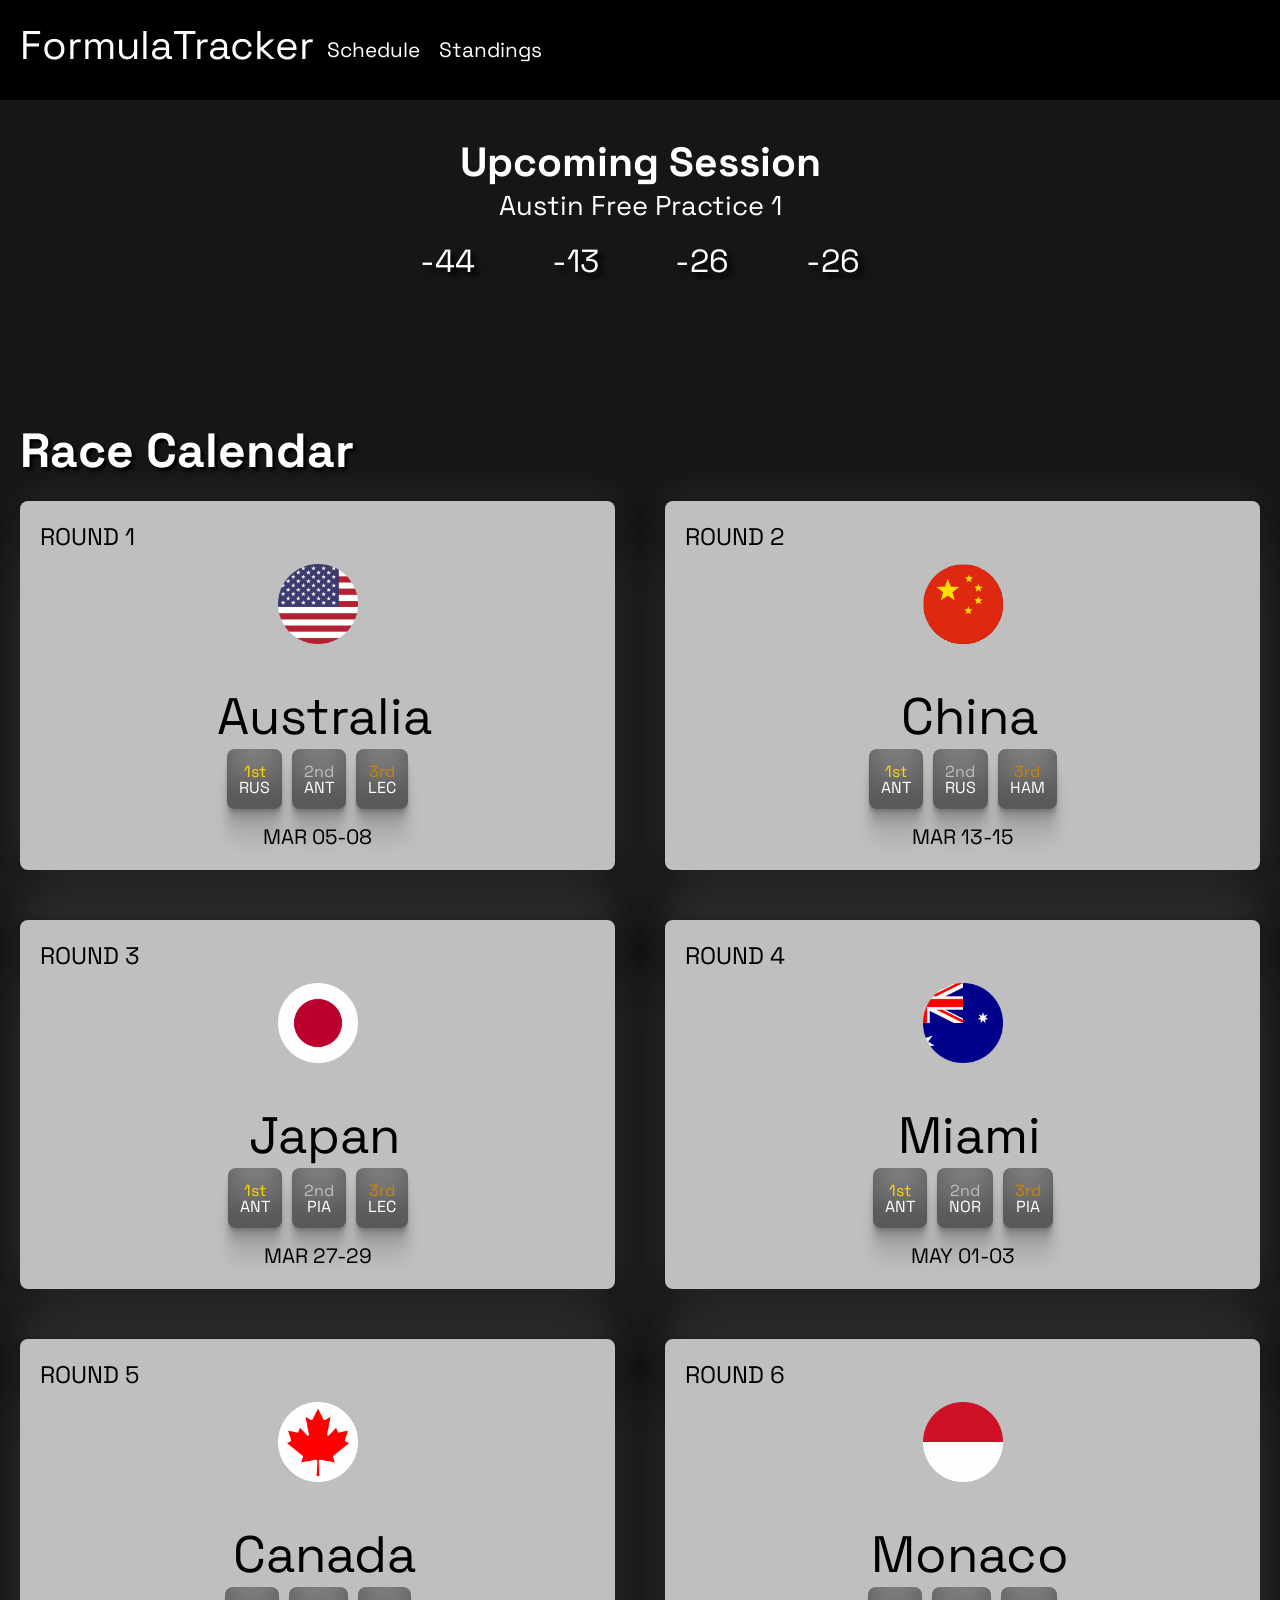
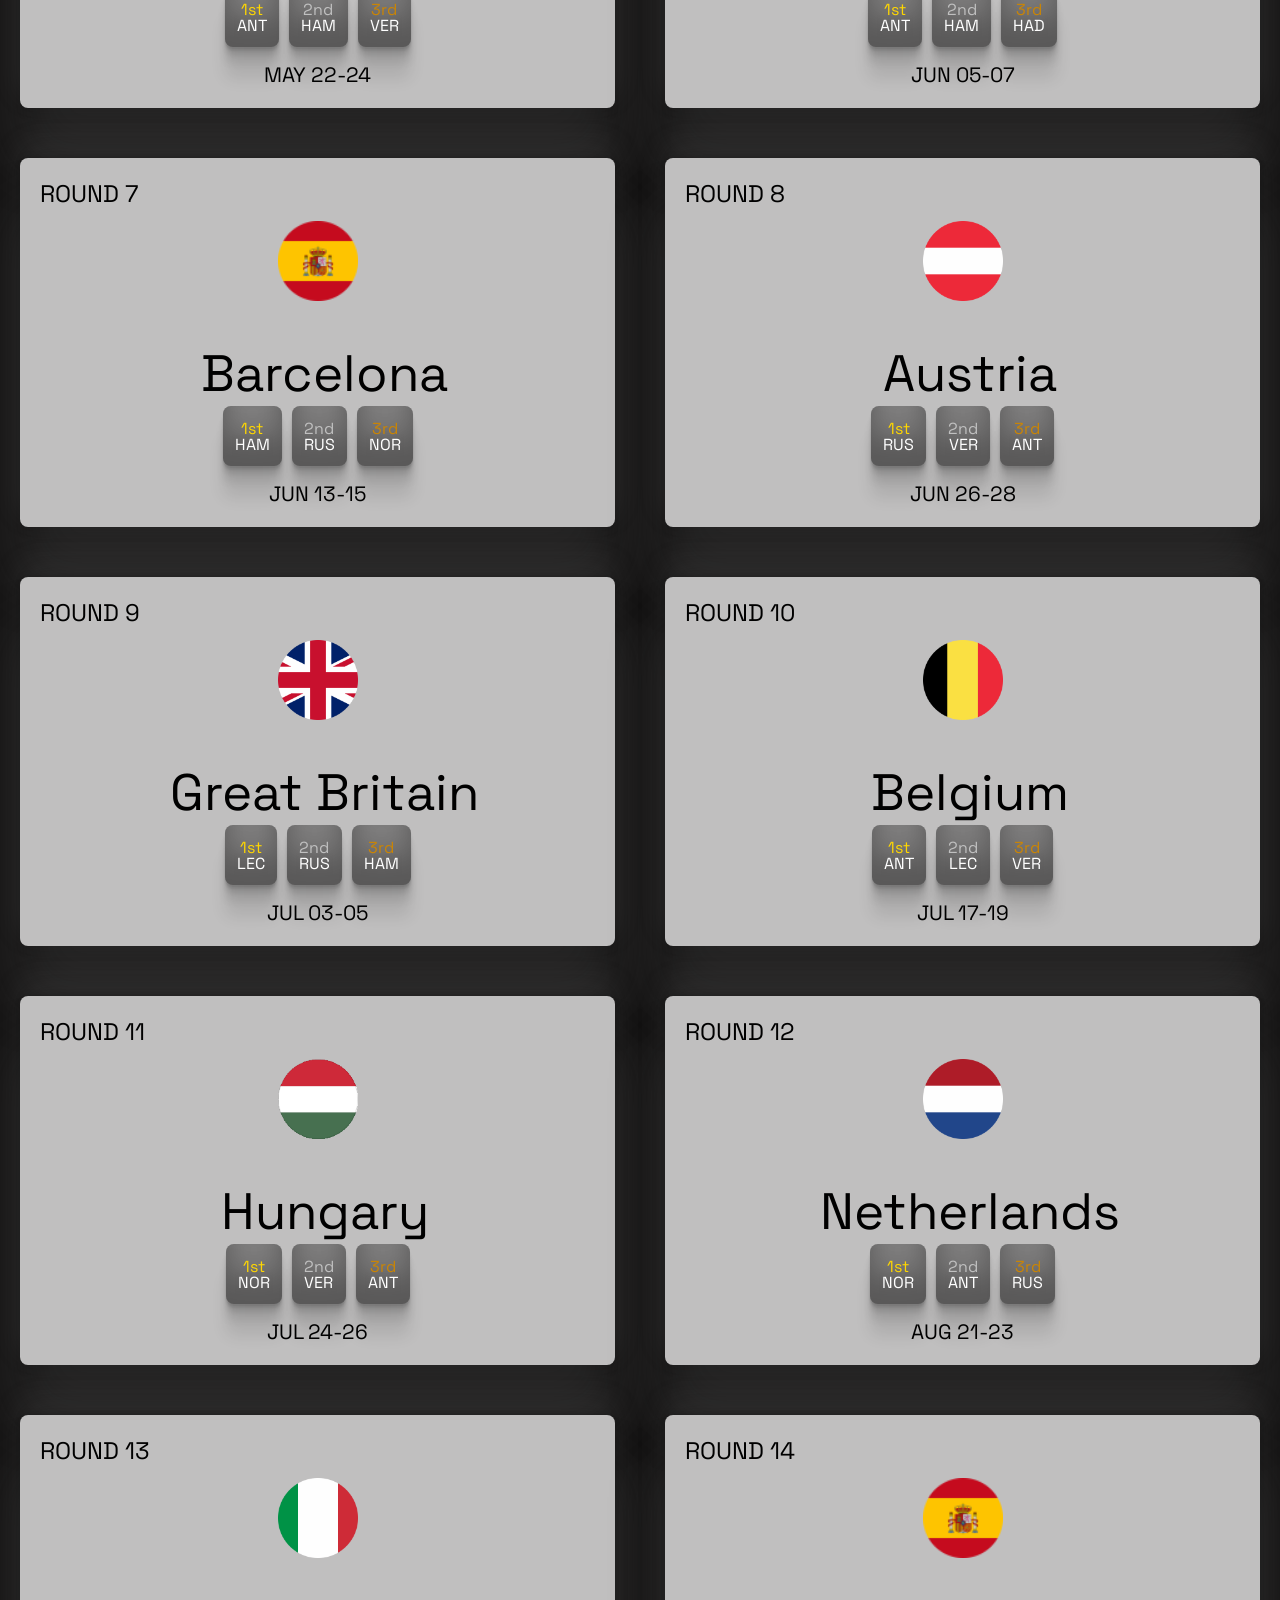
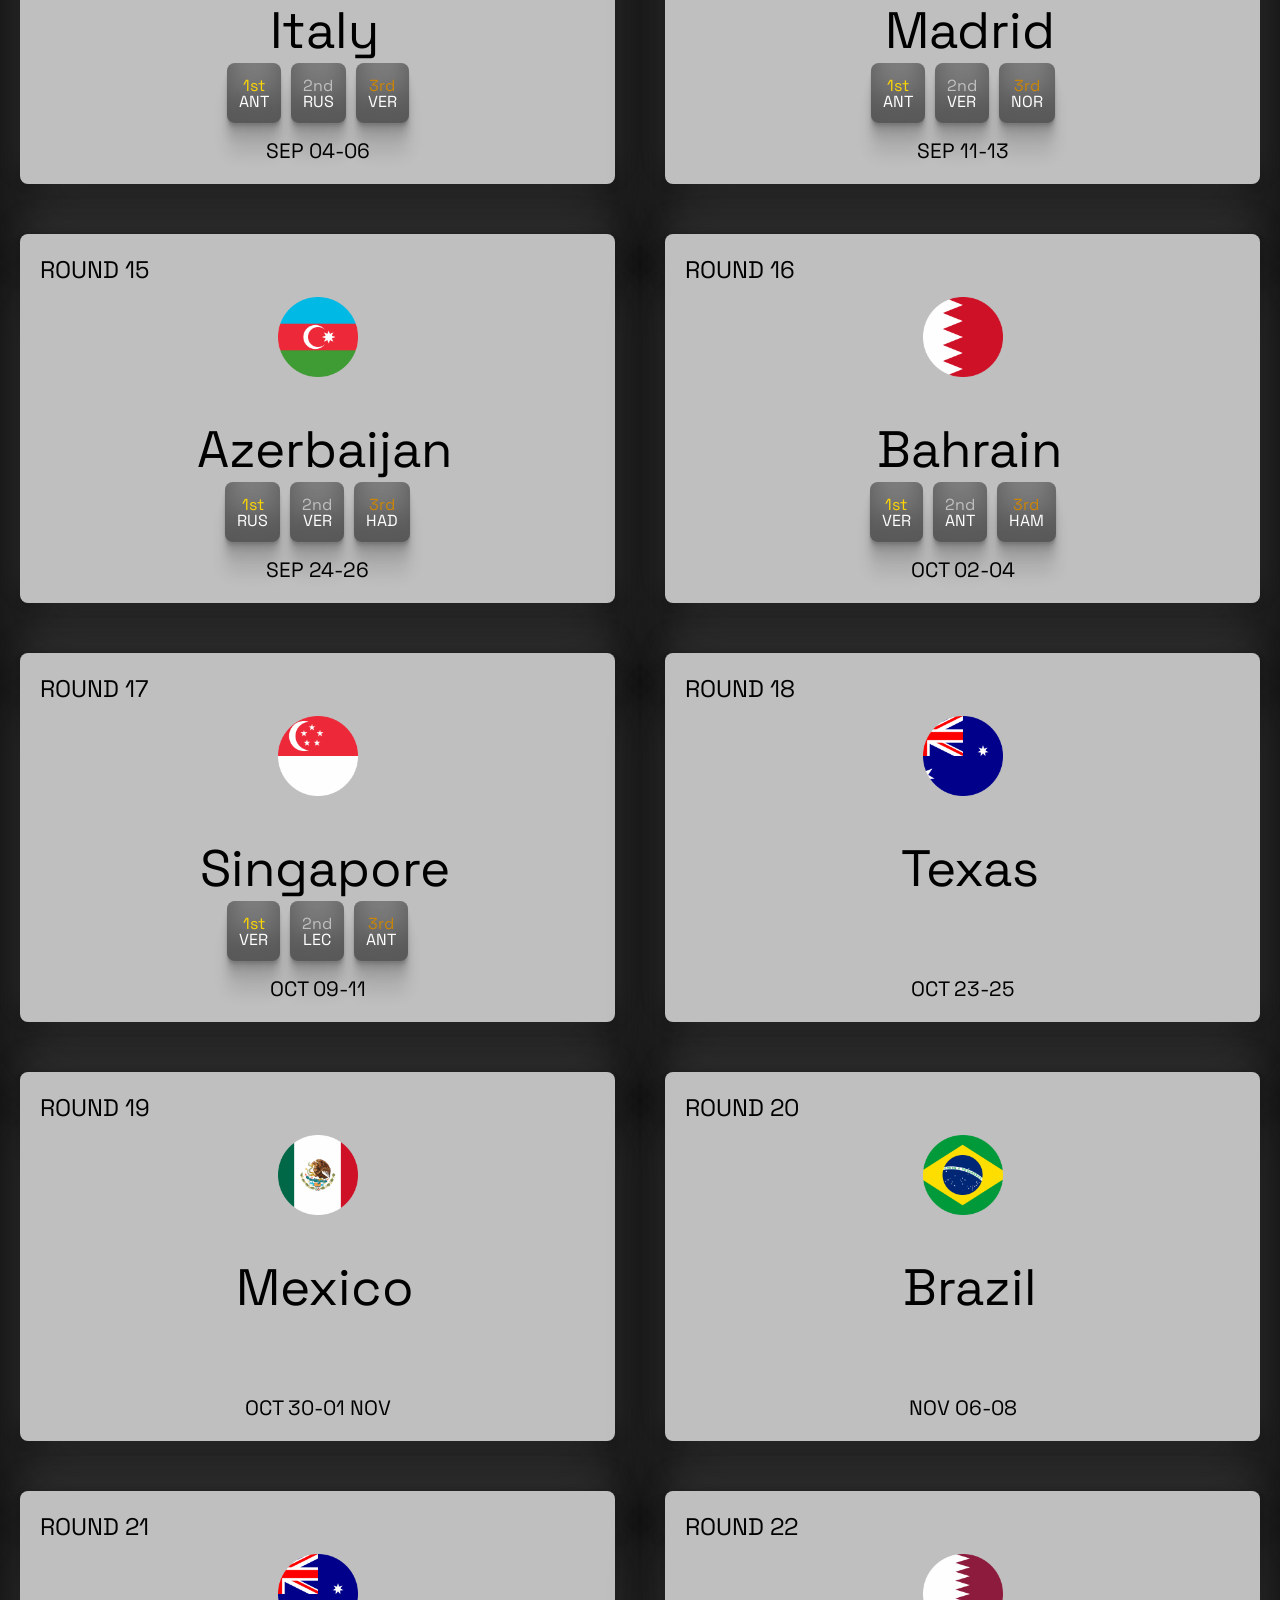
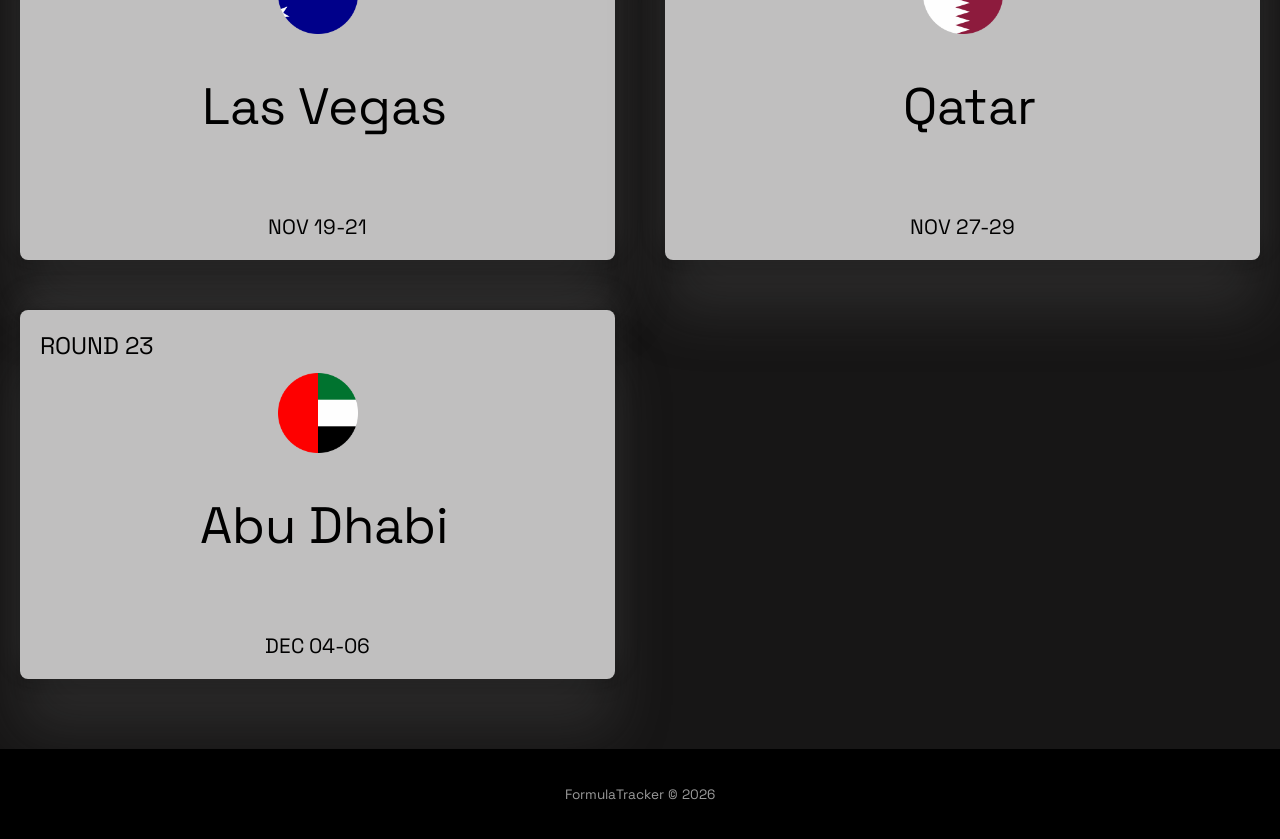
==== commit 159d21bd: "Added country flags" ====
--- a/schedule/index.html
+++ b/schedule/index.html
@@ -34,8 +34,8 @@
             <div id="calendar-container" class="calendar-container">
                 <div class="card-content">
                     <span class="round">ROUND 1</span>
+                    <img class="flag" src="../images/flags/USA.png" alt="">
                     <p class="location">Australia</p>
-                    <img src="../images/flags/USA.png" alt="">
                     <div class="podium">
                          <div class="driver">  
                             <span class ="p1">1st</span>
@@ -55,8 +55,8 @@
                 </div>
                 <div class="card-content">
                     <span class="round">ROUND 2</span>
+                    <img class="flag" src="../images/flags/CN.png" alt="">
                     <p class="location"> China </p>
-                    <img src="../images/flags/CN.png" alt="">
                     <div class="podium">
                         <div class="driver">  
                             <span class="p1">1st</span>
@@ -75,8 +75,8 @@
                 </div>
                 <div class="card-content">
                     <span class="round">ROUND 3</span>
+                    <img class="flag" src="../images/flags/JP.png" alt="">
                     <p class="location"> Japan </p>
-                    <img src="../images/flags/JP.png" alt="">
                     <div class="podium">
                         <div class="driver">  
                             <span class="p1">1st</span>
@@ -95,8 +95,8 @@
                 </div>
                 <div class="card-content">
                     <span class="round">ROUND 4</span>
+                    <img class="flag" src="../images/flags/AUS.png" alt="">
                     <p class="location"> Miami </p>
-                    <img src="../images/flags/AUS.png" alt="">
                     <div class="podium">
                           <div class="driver">  
                             <span class="p1">1st</span>
@@ -115,8 +115,8 @@
                 </div>
                 <div class="card-content">
                     <span class="round">ROUND 5</span>
+                    <img class="flag" src="../images/flags/CA.png" alt="">
                     <p class="location"> Canada </p>
-                    <img src="../images/flags/CA.png" alt="">
                     <div class="podium">
                          <div class="driver">  
                             <span class="p1">1st</span>
@@ -135,8 +135,8 @@
                 </div>
                 <div class="card-content">
                     <span class="round">ROUND 6</span>
+                    <img class="flag" src="../images/flags/MO.png" alt="">
                     <p class="location"> Monaco </p>
-                    <img src="../images/flags/MO.png" alt="">
                     <div class="podium">
                          <div class="driver">  
                             <span class="p1">1st</span>
@@ -155,8 +155,8 @@
                 </div>
                 <div class="card-content">
                     <span class="round">ROUND 7</span>
+                    <img class="flag" src="../images/flags/ES.png" alt="">
                     <p class="location"> Barcelona </p>
-                    <img src="../images/flags/ES.png" alt="">
                     <div class="podium">
                           <div class="driver">  
                             <span class="p1">1st</span>
@@ -174,8 +174,8 @@
                     <span class="race-date">JUN 13-15</span>
                 </div><div class="card-content">
                     <span class="round">ROUND 8</span>
+                    <img class="flag" src="../images/flags/AU.png" alt="">
                     <p class="location"> Austria </p>
-                    <img src="../images/flags/AU.png" alt="">
                     <div class="podium">
                            <div class="driver">  
                             <span class="p1">1st</span>
@@ -194,8 +194,8 @@
                 </div>
                 <div class="card-content">
                     <span class="round">ROUND 9</span>
+                    <img class="flag" src="../images/flags/UK.png" alt="">
                     <p class="location">Great Britain </p>
-                    <img src="../images/flags/UK.png" alt="">
                      <div class="podium">
                         <div class="driver">  
                             <span class="p1">1st</span>
@@ -214,8 +214,8 @@
                 </div>
                 <div class="card-content">
                     <span class="round">ROUND 10</span>
+                    <img class="flag" src="../images/flags/BL.png" alt="">
                     <p class="location"> Belgium </p>
-                    <img src="../images/flags/BL.png" alt="">
                     <div class="podium">
                           <div class="driver">  
                             <span class="p1">1st</span>
@@ -234,8 +234,8 @@
                 </div>
                 <div class="card-content">
                     <span class="round">ROUND 11</span>
+                    <img class="flag" src="../images/flags/HU.png" alt="">
                     <p class="location"> Hungary </p>
-                    <img src="../images/flags/HU.png" alt="">
                     <div class="podium">
                          <div class="driver">  
                             <span class="p1">1st</span>
@@ -254,8 +254,8 @@
                 </div>
                 <div class="card-content">
                     <span class="round">ROUND 12</span>
+                    <img class="flag" src="../images/flags/NL.png" alt="">
                     <p class="location"> Netherlands </p>
-                    <img src="../images/flags/NL.png" alt="">
                     <div class="podium">
                        <div class="driver">  
                             <span class="p1">1st</span>
@@ -274,8 +274,8 @@
                 </div>
                 <div class="card-content">
                     <span class="round">ROUND 13</span>
+                    <img class="flag" src="../images/flags/IT.png" alt="">
                     <p class="location"> Italy </p>
-                    <img src="../images/flags/IT.png" alt="">
                     <div class="podium">
                           <div class="driver">  
                             <span class="p1">1st</span>
@@ -294,8 +294,8 @@
                 </div>
                 <div class="card-content">
                     <span class="round">ROUND 14</span>
+                    <img class="flag" src="../images/flags/ES.png" alt="">
                     <p class="location"> Madrid </p>
-                    <img src="../images/flags/ES.png" alt="">
                     <div class="podium">
                            <div class="driver">  
                             <span class="p1">1st</span>
@@ -314,8 +314,8 @@
                 </div>
                 <div class="card-content">
                     <span class="round">ROUND 15</span>
+                    <img class="flag" src="../images/flags/AZ.png" alt="">
                     <p class="location"> Azerbaijan </p>
-                    <img src="../images/flags/AZ.png" alt="">
                     <div class="podium">
                           <div class="driver">  
                             <span class="p1">1st</span>
@@ -334,8 +334,8 @@
                 </div>
                 <div class="card-content">
                     <span class="round">ROUND 16</span>
+                    <img class="flag" src="../images/flags/BH.png" alt="">
                     <p class="location"> Bahrain </p>
-                    <img src="../images/flags/BH.png" alt="">
                     <div class="podium">
                           <div class="driver">  
                             <span class="p1">1st</span>
@@ -354,8 +354,8 @@
                 </div>
                 <div class="card-content">
                     <span class="round">ROUND 17</span>
+                    <img class="flag" src="../images/flags/SN.png" alt="Singapore Flag">
                     <p class="location"> Singapore </p>
-                    <img src="../images/flags/SN.png" alt="Singapore Flag">
                     <div class="podium">
                           <div class="driver">  
                             <span class="p1">1st</span>
@@ -374,8 +374,8 @@
                 </div>
                 <div class="card-content">
                     <span class="round">ROUND 18</span>
+                    <img class="flag" src="../images/flags/AUS.png" alt="">
                     <p class="location"> Texas </p>
-                    <img src="../images/flags/AUS.png" alt="">
                     <div class="podium">
                         
                     </div>
@@ -383,8 +383,8 @@
                 </div>
                  <div class="card-content">
                     <span class="round">ROUND 19</span>
+                    <img class="flag" src="../images/flags/MX.png" alt="">
                     <p class="location"> Mexico </p>
-                    <img src="../images/flags/MX.png" alt="">
                     <div class="podium">
                        
                     </div>
@@ -392,8 +392,8 @@
                 </div>
                  <div class="card-content">
                     <span class="round">ROUND 20</span>
+                    <img class="flag" src="../images/flags/BR.png" alt="">
                     <p class="location"> Brazil </p>
-                    <img src="../images/flags/BR.png" alt="">
                     <div class="podium">
                          
                     </div>
@@ -401,8 +401,8 @@
                 </div>
                  <div class="card-content">
                     <span class="round">ROUND 21</span>
+                    <img class="flag" src="../images/flags/AUS.png" alt="">
                     <p class="location"> Las Vegas </p>
-                    <img src="../images/flags/AUS.png" alt="">
                     <div class="podium">
                        
                     </div>
@@ -410,8 +410,8 @@
                 </div>
                  <div class="card-content">
                     <span class="round">ROUND 22</span>
+                    <img class="flag" src="../images/flags/QA.png" alt="">
                     <p class="location"> Qatar </p>
-                    <img src="../images/flags/QA.png" alt="">
                     <div class="podium">
                       
                     </div>
@@ -419,8 +419,8 @@
                 </div>
                  <div class="card-content">
                     <span class="round">ROUND 23</span>
+                    <img class="flag" src="../images/flags/UAE.png" alt="">
                     <p class="location"> Abu Dhabi </p>
-                    <img src="../images/flags/UAE.png" alt="">
                     <div class="podium">
                 
                     </div>
--- a/style.css
+++ b/style.css
@@ -216,11 +216,15 @@
     background: #c0bfbf;
 }
 
-.card-content img{
-    display: flex;
-    position: relative;
-    top: -4.5vh;
-    margin-right: 2vw ;
+.flag{
+    display: flex;
+    width: 5rem;
+    height: 5rem;
+    object-fit: cover;
+    margin: 12px auto 0;
+    border-radius: 4px;
+    
+   
 }
 
 .card-content:hover{
@@ -244,8 +248,8 @@
 }
 
 .location{
-    text-align: right;
-    margin-top: 80px;
+    text-align: center;
+    margin-top: 40px;
     margin-bottom: 0;
     margin-left: 1.1vw;
     font-size: clamp(2rem, 4vw, 3.8rem);
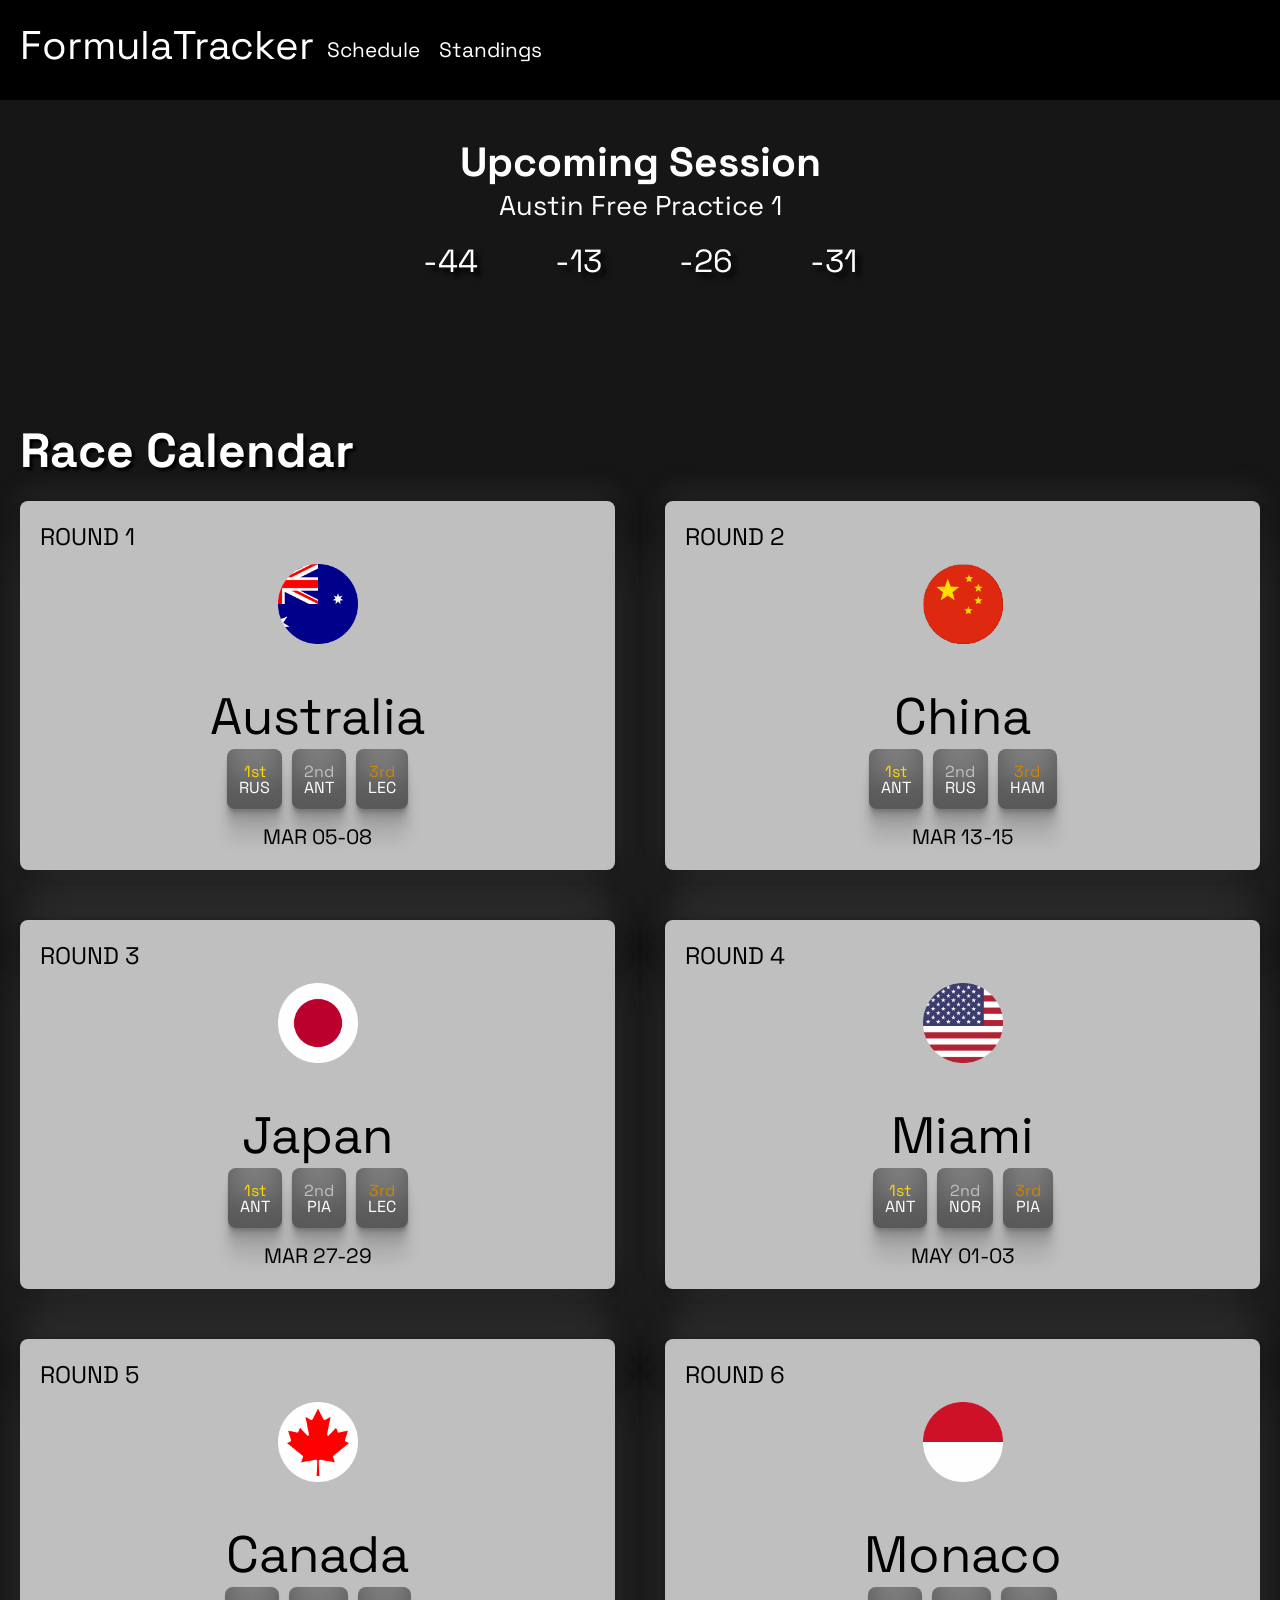
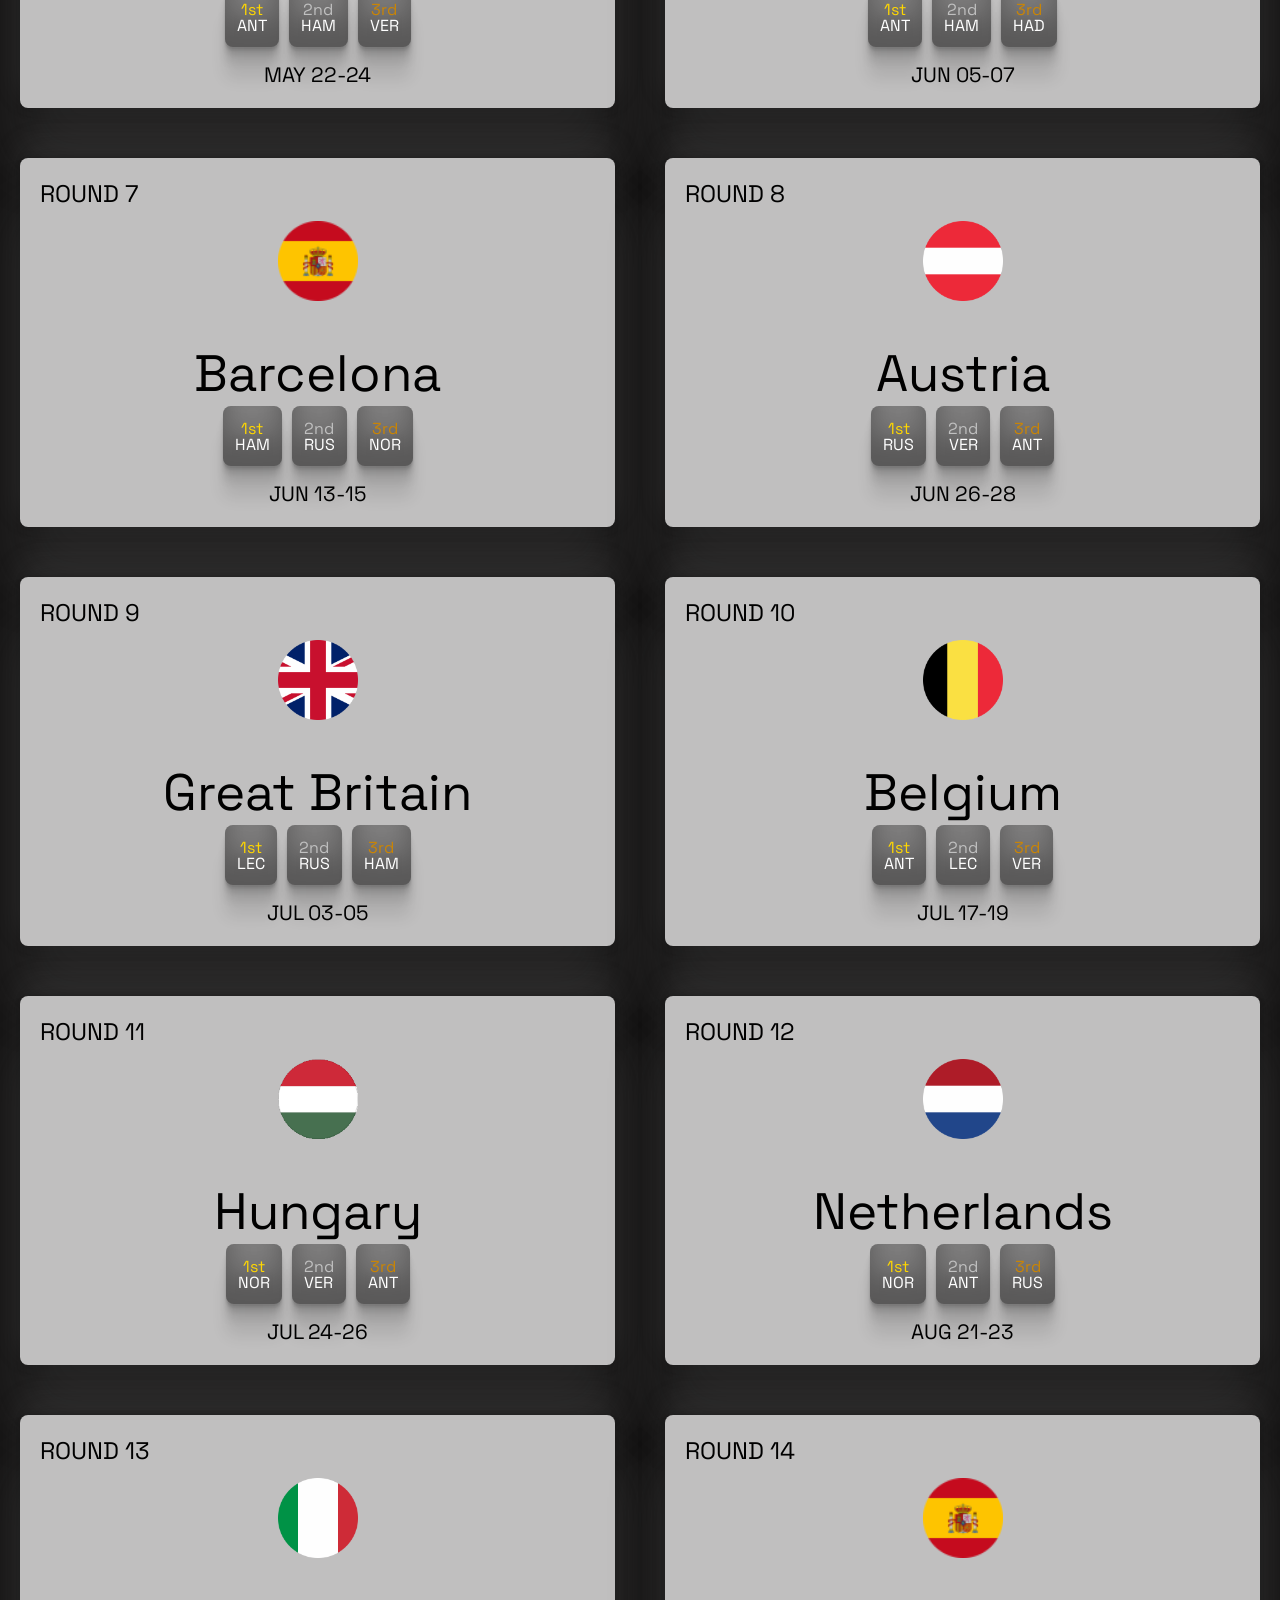
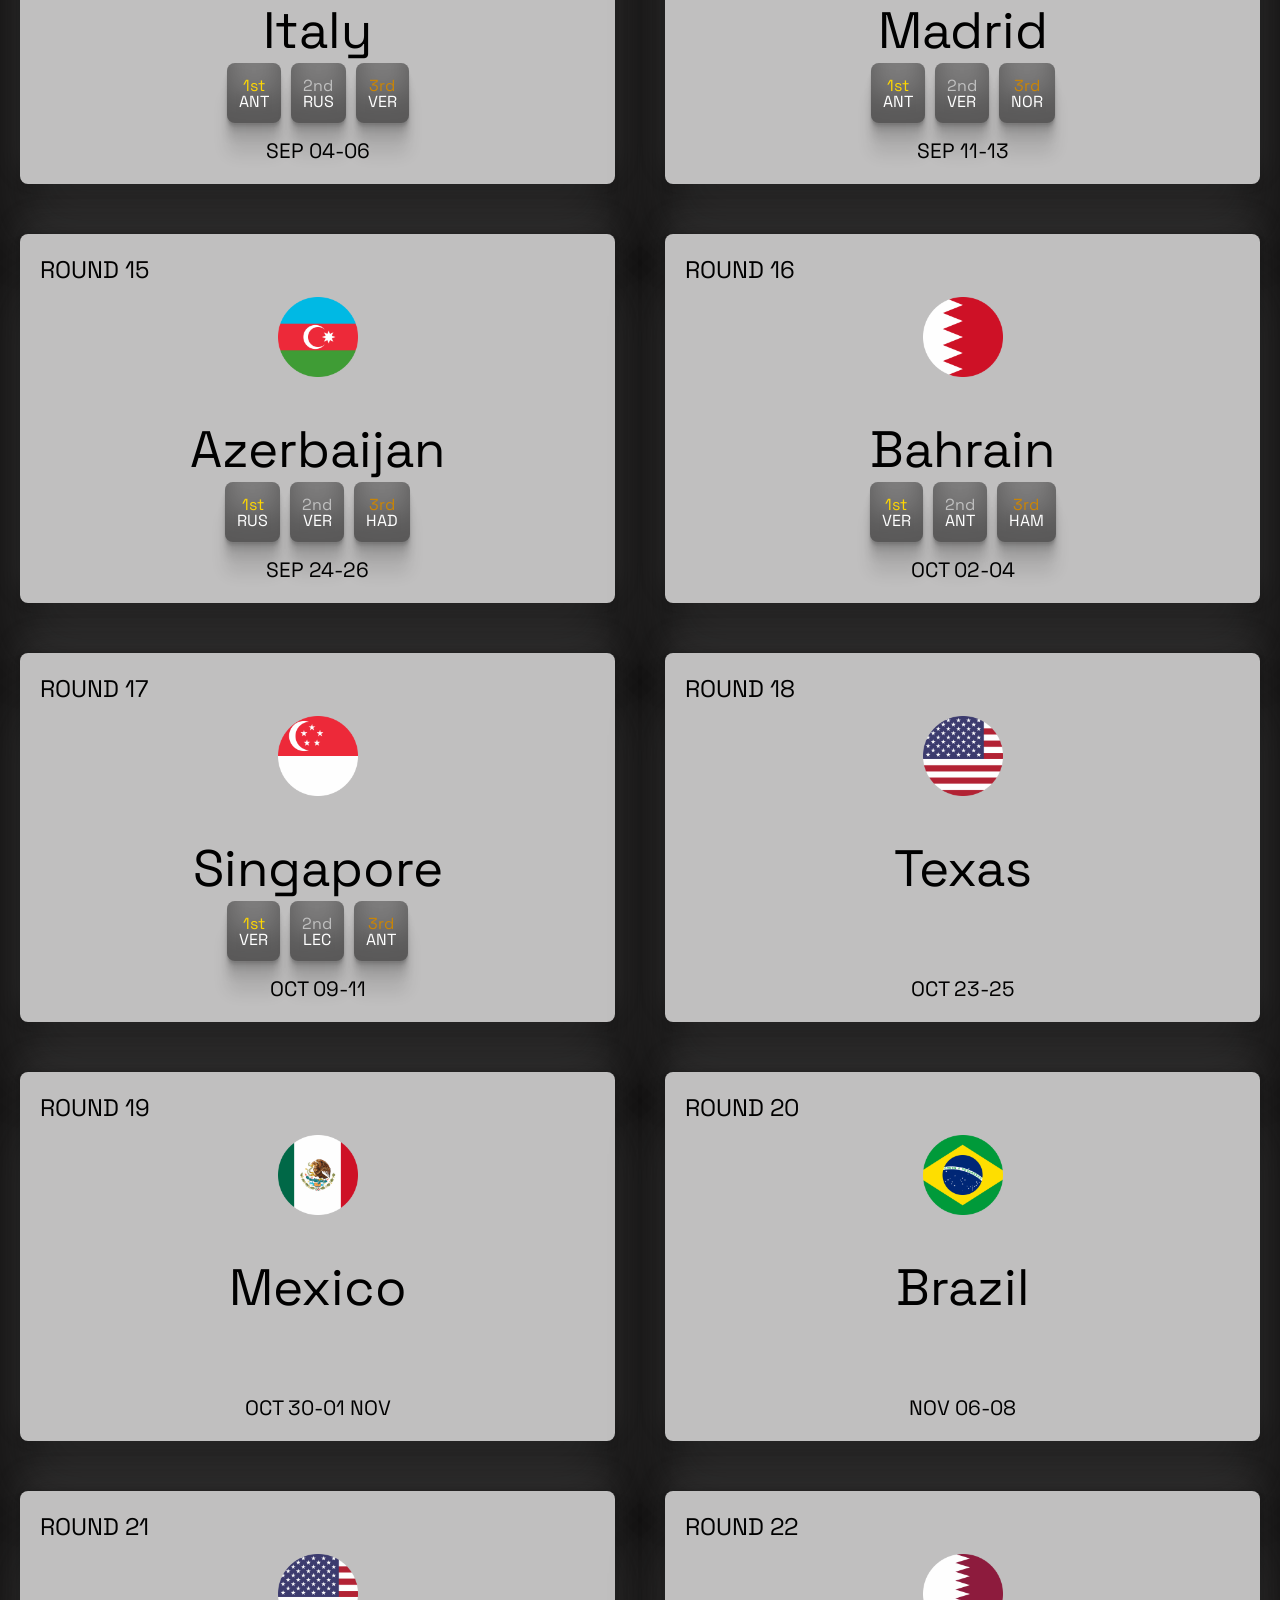
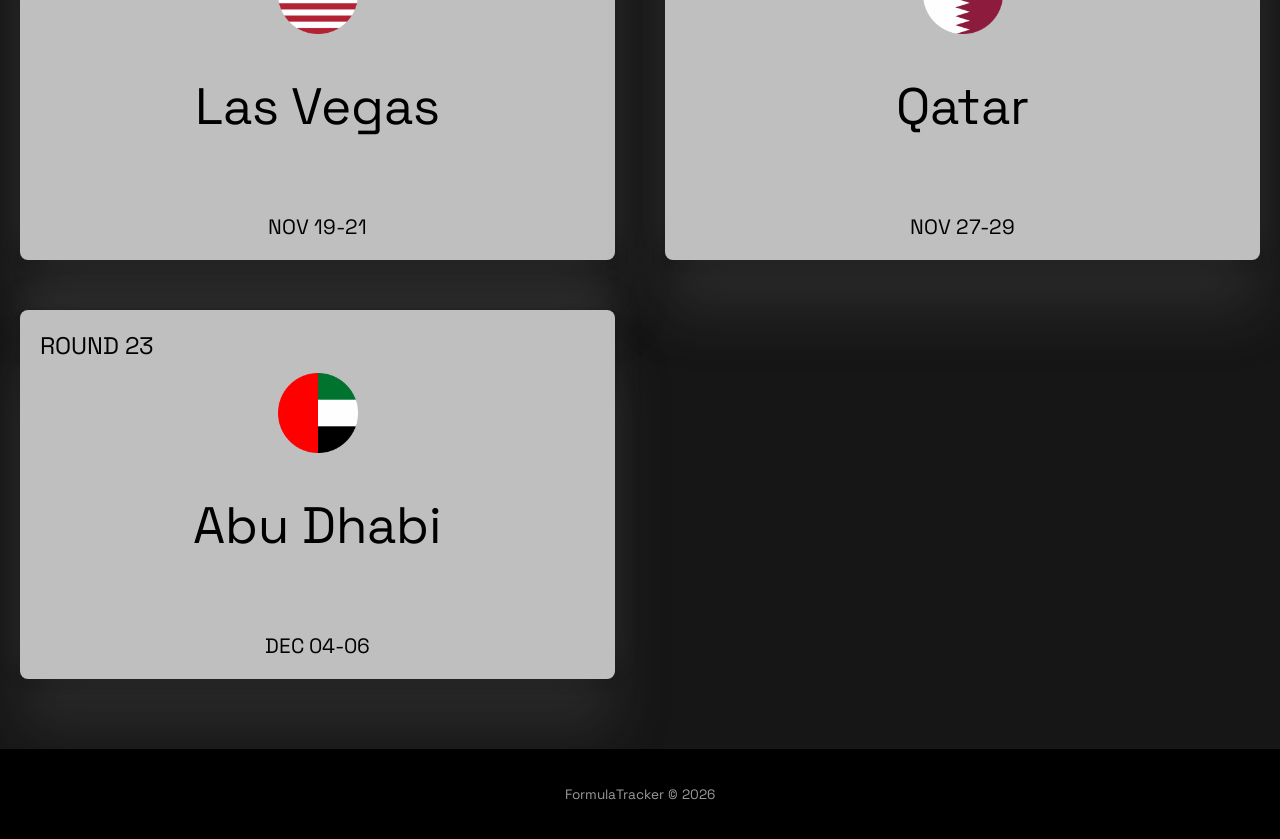
==== commit f1e5f320: "Corrected flags and added proper ALT's" ====
--- a/schedule/index.html
+++ b/schedule/index.html
@@ -14,7 +14,7 @@
 
     <section class="upcoming-bar">
         <video autoplay muted loop playsinline id="bg-video">
-            <source src="../video/bgvideo.mp4" type="video/mp4" width = 100 height = 100>
+            <source src="../video/bgvideo.mp4" type="video/mp4">
         </video>
         <div id="session-info">
             <h1 id="session-title">Upcoming Session</h1>
@@ -34,7 +34,7 @@
             <div id="calendar-container" class="calendar-container">
                 <div class="card-content">
                     <span class="round">ROUND 1</span>
-                    <img class="flag" src="../images/flags/USA.png" alt="">
+                    <img class="flag" src="../images/flags/AUS.png" alt="Australian Flag">
                     <p class="location">Australia</p>
                     <div class="podium">
                          <div class="driver">  
@@ -55,7 +55,7 @@
                 </div>
                 <div class="card-content">
                     <span class="round">ROUND 2</span>
-                    <img class="flag" src="../images/flags/CN.png" alt="">
+                    <img class="flag" src="../images/flags/CN.png" alt="Chinese Flag">
                     <p class="location"> China </p>
                     <div class="podium">
                         <div class="driver">  
@@ -75,7 +75,7 @@
                 </div>
                 <div class="card-content">
                     <span class="round">ROUND 3</span>
-                    <img class="flag" src="../images/flags/JP.png" alt="">
+                    <img class="flag" src="../images/flags/JP.png" alt="Japanese Flag">
                     <p class="location"> Japan </p>
                     <div class="podium">
                         <div class="driver">  
@@ -95,7 +95,7 @@
                 </div>
                 <div class="card-content">
                     <span class="round">ROUND 4</span>
-                    <img class="flag" src="../images/flags/AUS.png" alt="">
+                    <img class="flag" src="../images/flags/USA.png" alt="United States Flag">
                     <p class="location"> Miami </p>
                     <div class="podium">
                           <div class="driver">  
@@ -115,7 +115,7 @@
                 </div>
                 <div class="card-content">
                     <span class="round">ROUND 5</span>
-                    <img class="flag" src="../images/flags/CA.png" alt="">
+                    <img class="flag" src="../images/flags/CA.png" alt="Canadian Flag">
                     <p class="location"> Canada </p>
                     <div class="podium">
                          <div class="driver">  
@@ -135,7 +135,7 @@
                 </div>
                 <div class="card-content">
                     <span class="round">ROUND 6</span>
-                    <img class="flag" src="../images/flags/MO.png" alt="">
+                    <img class="flag" src="../images/flags/MO.png" alt="Monaco Flag">
                     <p class="location"> Monaco </p>
                     <div class="podium">
                          <div class="driver">  
@@ -155,7 +155,7 @@
                 </div>
                 <div class="card-content">
                     <span class="round">ROUND 7</span>
-                    <img class="flag" src="../images/flags/ES.png" alt="">
+                    <img class="flag" src="../images/flags/ES.png" alt="Spanish Flag">
                     <p class="location"> Barcelona </p>
                     <div class="podium">
                           <div class="driver">  
@@ -174,7 +174,7 @@
                     <span class="race-date">JUN 13-15</span>
                 </div><div class="card-content">
                     <span class="round">ROUND 8</span>
-                    <img class="flag" src="../images/flags/AU.png" alt="">
+                    <img class="flag" src="../images/flags/AU.png" alt="Austrian Flag">
                     <p class="location"> Austria </p>
                     <div class="podium">
                            <div class="driver">  
@@ -194,8 +194,8 @@
                 </div>
                 <div class="card-content">
                     <span class="round">ROUND 9</span>
-                    <img class="flag" src="../images/flags/UK.png" alt="">
-                    <p class="location">Great Britain </p>
+                    <img class="flag" src="../images/flags/UK.png" alt="British Flag">
+                    <p class="location">Great Britain</p>
                      <div class="podium">
                         <div class="driver">  
                             <span class="p1">1st</span>
@@ -214,7 +214,7 @@
                 </div>
                 <div class="card-content">
                     <span class="round">ROUND 10</span>
-                    <img class="flag" src="../images/flags/BL.png" alt="">
+                    <img class="flag" src="../images/flags/BL.png" alt="Belgian Flag">
                     <p class="location"> Belgium </p>
                     <div class="podium">
                           <div class="driver">  
@@ -234,7 +234,7 @@
                 </div>
                 <div class="card-content">
                     <span class="round">ROUND 11</span>
-                    <img class="flag" src="../images/flags/HU.png" alt="">
+                    <img class="flag" src="../images/flags/HU.png" alt="Hungarian Flag">
                     <p class="location"> Hungary </p>
                     <div class="podium">
                          <div class="driver">  
@@ -254,7 +254,7 @@
                 </div>
                 <div class="card-content">
                     <span class="round">ROUND 12</span>
-                    <img class="flag" src="../images/flags/NL.png" alt="">
+                    <img class="flag" src="../images/flags/NL.png" alt="Dutch Flag">
                     <p class="location"> Netherlands </p>
                     <div class="podium">
                        <div class="driver">  
@@ -274,7 +274,7 @@
                 </div>
                 <div class="card-content">
                     <span class="round">ROUND 13</span>
-                    <img class="flag" src="../images/flags/IT.png" alt="">
+                    <img class="flag" src="../images/flags/IT.png" alt="Italian Flag">
                     <p class="location"> Italy </p>
                     <div class="podium">
                           <div class="driver">  
@@ -294,7 +294,7 @@
                 </div>
                 <div class="card-content">
                     <span class="round">ROUND 14</span>
-                    <img class="flag" src="../images/flags/ES.png" alt="">
+                    <img class="flag" src="../images/flags/ES.png" alt="Spanish Flag">
                     <p class="location"> Madrid </p>
                     <div class="podium">
                            <div class="driver">  
@@ -314,7 +314,7 @@
                 </div>
                 <div class="card-content">
                     <span class="round">ROUND 15</span>
-                    <img class="flag" src="../images/flags/AZ.png" alt="">
+                    <img class="flag" src="../images/flags/AZ.png" alt="Azerbaijani Flag">
                     <p class="location"> Azerbaijan </p>
                     <div class="podium">
                           <div class="driver">  
@@ -334,7 +334,7 @@
                 </div>
                 <div class="card-content">
                     <span class="round">ROUND 16</span>
-                    <img class="flag" src="../images/flags/BH.png" alt="">
+                    <img class="flag" src="../images/flags/BH.png" alt="Bahrain Flag">
                     <p class="location"> Bahrain </p>
                     <div class="podium">
                           <div class="driver">  
@@ -374,55 +374,49 @@
                 </div>
                 <div class="card-content">
                     <span class="round">ROUND 18</span>
-                    <img class="flag" src="../images/flags/AUS.png" alt="">
+                    <img class="flag" src="../images/flags/USA.png" alt="United States Flag">
                     <p class="location"> Texas </p>
                     <div class="podium">
-                        
                     </div>
                     <span class="race-date">OCT 23-25</span>
                 </div>
                  <div class="card-content">
                     <span class="round">ROUND 19</span>
-                    <img class="flag" src="../images/flags/MX.png" alt="">
+                    <img class="flag" src="../images/flags/MX.png" alt="Mexican Flag">
                     <p class="location"> Mexico </p>
                     <div class="podium">
-                       
                     </div>
                     <span class="race-date">OCT 30-01 NOV</span>
                 </div>
                  <div class="card-content">
                     <span class="round">ROUND 20</span>
-                    <img class="flag" src="../images/flags/BR.png" alt="">
+                    <img class="flag" src="../images/flags/BR.png" alt="Brazilian Flag">
                     <p class="location"> Brazil </p>
                     <div class="podium">
-                         
-                    </div>
-                    <span class="race-date">NOV O6-08</span>
+                    </div>
+                    <span class="race-date">NOV 06-08</span>
                 </div>
                  <div class="card-content">
                     <span class="round">ROUND 21</span>
-                    <img class="flag" src="../images/flags/AUS.png" alt="">
+                    <img class="flag" src="../images/flags/USA.png" alt="United States Flag">
                     <p class="location"> Las Vegas </p>
                     <div class="podium">
-                       
                     </div>
                     <span class="race-date">NOV 19-21</span>
                 </div>
                  <div class="card-content">
                     <span class="round">ROUND 22</span>
-                    <img class="flag" src="../images/flags/QA.png" alt="">
+                    <img class="flag" src="../images/flags/QA.png" alt="Qatar Flag">
                     <p class="location"> Qatar </p>
                     <div class="podium">
-                      
                     </div>
                     <span class="race-date">NOV 27-29</span>
                 </div>
                  <div class="card-content">
                     <span class="round">ROUND 23</span>
-                    <img class="flag" src="../images/flags/UAE.png" alt="">
+                    <img class="flag" src="../images/flags/UAE.png" alt="United Arab Emirates Flag">
                     <p class="location"> Abu Dhabi </p>
                     <div class="podium">
-                
                     </div>
                     <span class="race-date">DEC 04-06</span>
                 </div>
--- a/style.css
+++ b/style.css
@@ -196,19 +196,15 @@
     display: grid;
     grid-template-columns: repeat(3, 1fr);
     
-    
     height: 100%;
     grid-gap: 50px;
-   
-
 }
 
 .card-content{
     display: flex;
     flex-direction: column;
     box-shadow: rgba(97, 96, 96, 0.25) 0px 54px 55px, rgba(143, 141, 141, 0.12) 0px -12px 30px, rgba(0, 0, 0, 0.12) 0px 4px 6px, rgba(0, 0, 0, 0.17) 0px 12px 13px, rgba(0, 0, 0, 0.09) 0px -3px 5px;
-    border-radius: 8px; 
-
+    border-radius: 8px;
     min-width: 0;
     width: 100%;
     height: 100%;
@@ -223,8 +219,6 @@
     object-fit: cover;
     margin: 12px auto 0;
     border-radius: 4px;
-    
-   
 }
 
 .card-content:hover{
@@ -248,10 +242,11 @@
 }
 
 .location{
+    position: relative;
     text-align: center;
     margin-top: 40px;
     margin-bottom: 0;
-    margin-left: 1.1vw;
+  
     font-size: clamp(2rem, 4vw, 3.8rem);
     overflow: auto;
 }
@@ -348,15 +343,6 @@
    
 }
 
-@media (max-width: 900px) {
-
-    main{
-        margin:auto;
-    }
-
-    
-}
-
 @media  (max-width: 600px) {
 
     html, body {
@@ -380,19 +366,7 @@
         padding: 15px;
         width: 100%;
     }
-    
-    .driver-name{
-        display: none;
-    }
-
-    .team{
-        display: none;
-    }
-
-    .short-name{
-        display: block;
-
-    }
+
 
     .nav-link{
         font-size: 1rem;
